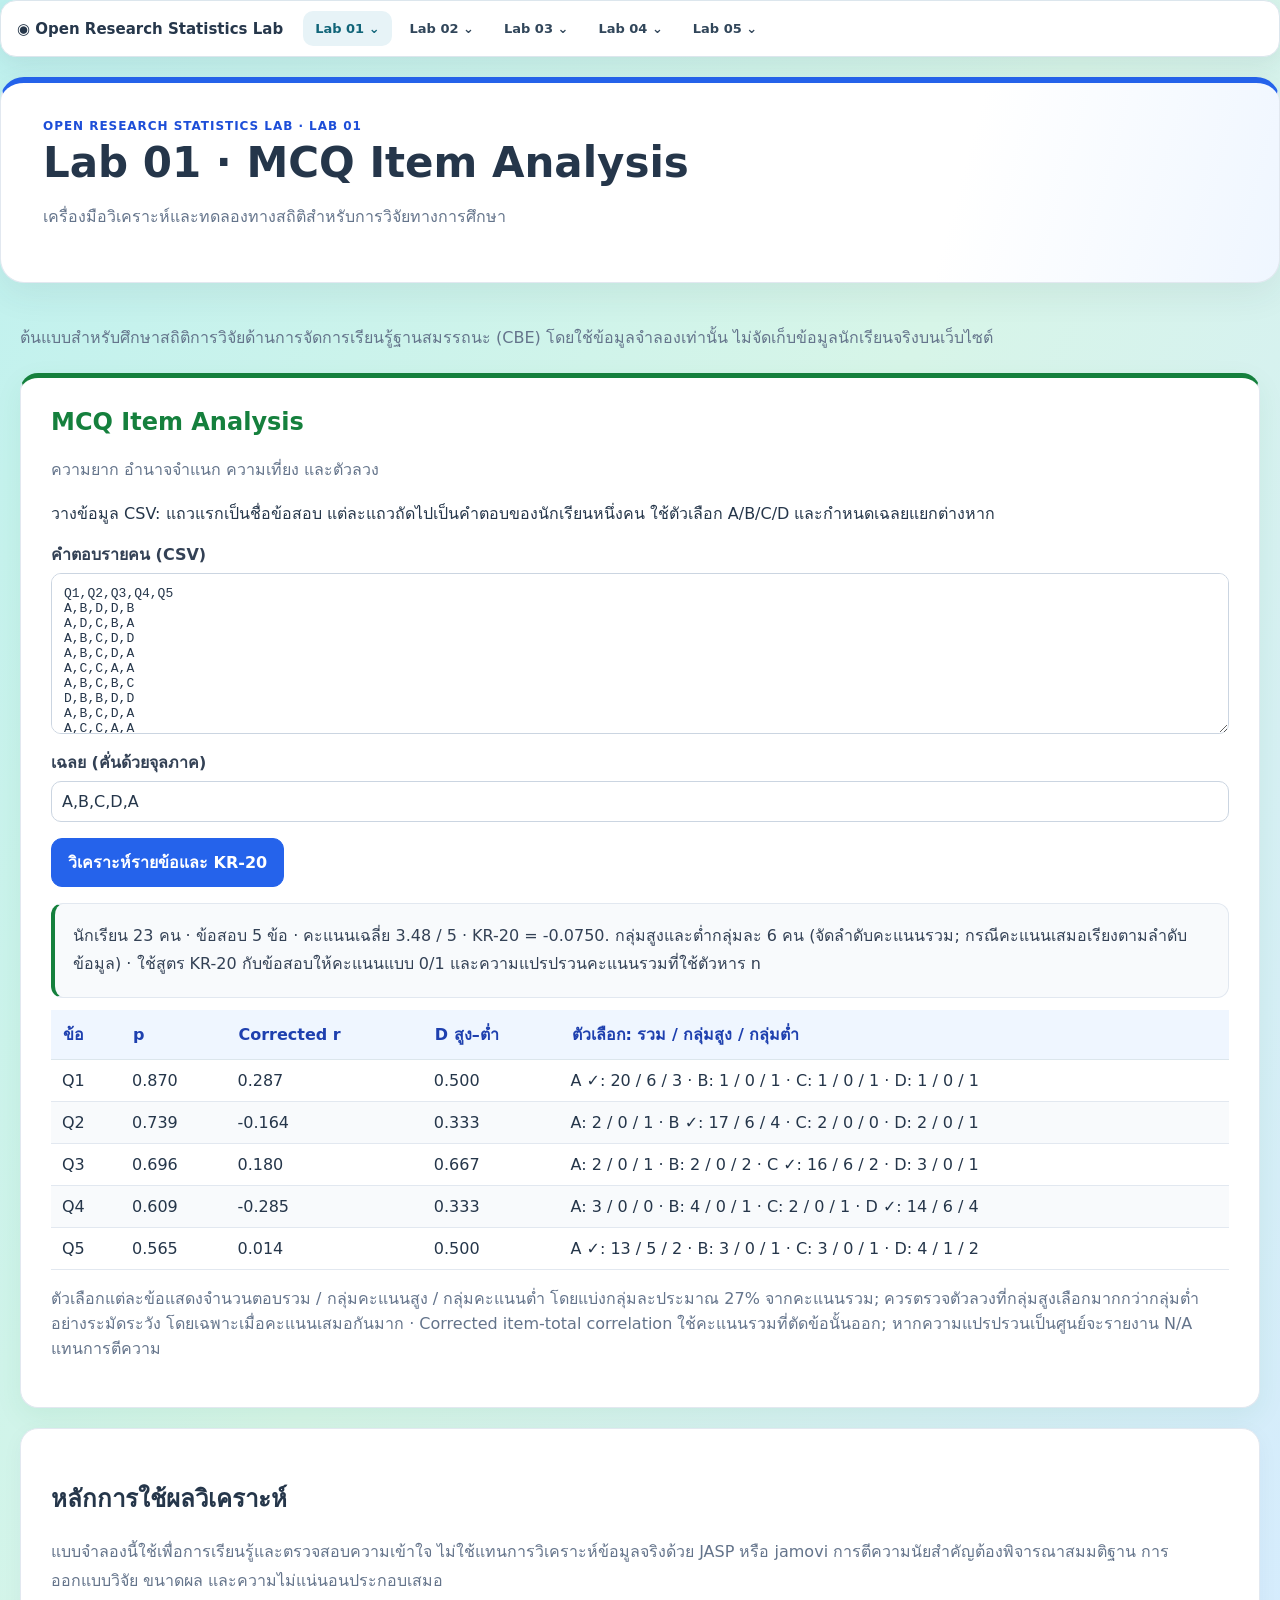
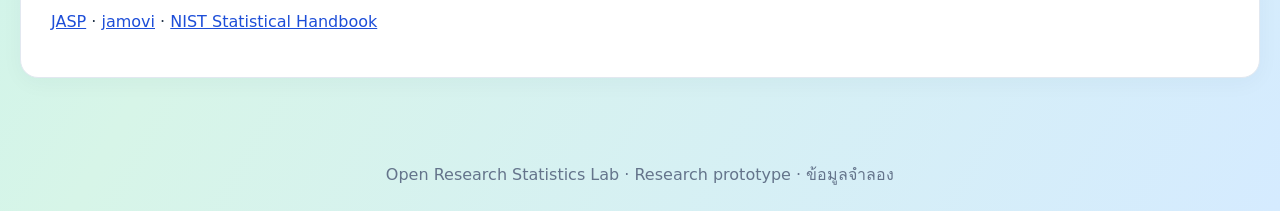
==== lab01.html @ 0b6d8193 "design: distribute semantic blue green red orange across Lab 01 sections metrics charts and results" ====
<!doctype html>
<html lang="th"><head><meta charset="utf-8"><meta name="viewport" content="width=device-width,initial-scale=1"><meta name="description" content="ห้องปฏิบัติการสถิติการวิจัยทางการศึกษา แบบจำลองเชิงโต้ตอบ"><title>Open Research Statistics Lab</title>
<style>:root{--ui-blue:#2563eb;--ui-green:#15803d;--ui-red:#dc2626;--ui-orange:#c2410c;--ui-text:#25364a;--ui-muted:#64748b;--ui-border:#e2e8f0;--ui-surface:#fff;--ui-soft:#f8fafc;font-family:system-ui,"Noto Sans Thai",sans-serif;color:var(--ui-text)}*{box-sizing:border-box}body{margin:0;background:linear-gradient(120deg,#bff1ef 0%,#d7f5e8 48%,#d5ebff 100%);min-height:100vh}header{max-width:1340px;margin:20px auto 0;padding:36px 42px;background:#fff;border:1px solid var(--ui-border);border-radius:24px;box-shadow:0 12px 35px #24364a12;color:var(--ui-text)}header h1{font-size:clamp(26px,4vw,42px);margin:5px 0 10px;color:#1e40af}header p{color:var(--ui-muted);line-height:1.7}header .muted{color:#1d4ed8!important;font-size:12px;letter-spacing:.08em;font-weight:800}main{max-width:1320px;margin:auto;padding:25px 20px 60px}.intro{color:var(--ui-muted);line-height:1.8}.panel,.card,.stat-card,.stat-visual{background:#fff;border:1px solid var(--ui-border);border-radius:18px;box-shadow:0 5px 22px #23344c0a}.panel{padding:clamp(18px,3vw,30px);margin-top:20px}.card{padding:22px}.card h2,.panel h2,h2,h3{color:var(--ui-text)}.grid{display:grid;grid-template-columns:repeat(auto-fit,minmax(220px,1fr));gap:16px}.muted,.stat-note,small{color:var(--ui-muted)}.btn,button.btn{display:inline-block;cursor:pointer;border:1px solid #2563eb;border-radius:11px;padding:11px 16px;background:#2563eb;color:white;font:inherit;font-weight:650;text-decoration:none}.btn:hover{background:#1d4ed8}.btn:focus-visible,button:focus-visible,input:focus-visible,textarea:focus-visible,select:focus-visible{outline:3px solid #2563eb;outline-offset:3px}label{display:block;font-weight:650;color:#334155;margin:12px 0 6px}input,textarea,select{background:#fff;color:#25364a;border:1px solid #cbd5e1!important;border-radius:10px!important;padding:10px;font:inherit;max-width:100%}input{width:100%;max-width:220px}.inputs{display:flex;flex-wrap:wrap;gap:18px;align-items:flex-start}.result{background:#f8fafc;color:#334155;border:1px solid var(--ui-border);border-left:4px solid #2563eb;border-radius:12px;padding:18px;margin-top:16px;line-height:1.8;overflow-x:auto}.stat-cards{display:grid;grid-template-columns:repeat(auto-fit,minmax(150px,1fr));gap:12px;margin:14px 0}.stat-card{padding:16px}.stat-card strong{display:block;font-size:clamp(20px,2.5vw,28px);color:#1d4ed8;margin:5px 0;overflow-wrap:anywhere}.stat-card:nth-child(4n+2){border-top:3px solid #15803d}.stat-card:nth-child(4n+3){border-top:3px solid #dc2626}.stat-card:nth-child(4n+4){border-top:3px solid #c2410c}.stat-card:nth-child(4n+2) strong{color:#15803d}.stat-card:nth-child(4n+3) strong{color:#dc2626}.stat-card:nth-child(4n+4) strong{color:#c2410c}.stat-visual{margin:18px 0;padding:16px}.stat-track{height:20px;border-radius:12px;background:#e2e8f0;overflow:hidden;margin:8px 0}.stat-fill{height:100%;border-radius:12px;background:linear-gradient(90deg,#2563eb,#15803d)}.stat-pass{color:#15803d}.stat-fail{color:#dc2626}.stat-note{font-size:13px;line-height:1.6}a{color:#1d4ed8}table{border-collapse:collapse;width:100%}th{background:#f1f5f9;color:#334155;text-align:left;padding:12px}td{padding:11px;border-bottom:1px solid #e2e8f0}tbody tr:nth-child(even){background:#f8fafc}#workspace{scroll-margin-top:18px}#lab-title{margin-top:0}.num{color:#1d4ed8;font-weight:800}.room-icon{font-size:26px}.stat-visual svg{max-width:100%}footer{text-align:center;padding:24px;color:var(--ui-muted)}@media(max-width:700px){header{margin:12px 10px 0;padding:24px 20px}main{padding:18px 12px 50px}.inputs>div{min-width:130px;flex:1}.inputs input{width:100%}}
/* Lab 01: intentional four-color visual rhythm; neutral surfaces retained. */
header{border-top:6px solid #2563eb;background:linear-gradient(105deg,#ffffff 0%,#ffffff 74%,#eff6ff 100%)}header h1{color:#25364a}header .muted{color:#1d4ed8!important}
#workspace.panel{border-top:5px solid #15803d;box-shadow:0 9px 28px #15803d12}
#workspace #lab-title{color:#15803d}
#lab-body .panel:nth-of-type(4n+1){border-top:4px solid #2563eb}
#lab-body .panel:nth-of-type(4n+2){border-top:4px solid #15803d}
#lab-body .panel:nth-of-type(4n+3){border-top:4px solid #c2410c}
#lab-body .panel:nth-of-type(4n+4){border-top:4px solid #dc2626}
#lab-body h3:nth-of-type(4n+1){border-left:4px solid #2563eb}
#lab-body h3:nth-of-type(4n+2){border-left:4px solid #15803d}
#lab-body h3:nth-of-type(4n+3){border-left:4px solid #c2410c}
#lab-body h3:nth-of-type(4n+4){border-left:4px solid #dc2626}
#lab-body h3{padding-left:12px;margin-top:24px}
.stat-cards .stat-card:nth-child(4n+1){border-top:4px solid #2563eb;background:#eff6ff}
.stat-cards .stat-card:nth-child(4n+2){border-top:4px solid #15803d;background:#f0fdf4}
.stat-cards .stat-card:nth-child(4n+3){border-top:4px solid #dc2626;background:#fef2f2}
.stat-cards .stat-card:nth-child(4n+4){border-top:4px solid #c2410c;background:#fff7ed}
.stat-card:nth-child(4n+1) strong{color:#1d4ed8}.stat-card:nth-child(4n+2) strong{color:#15803d}.stat-card:nth-child(4n+3) strong{color:#dc2626}.stat-card:nth-child(4n+4) strong{color:#c2410c}
.result{background:#f8fafc;border-left-color:#15803d}
.result:has(.stat-fail){border-left-color:#dc2626;background:#fffafa}
.result:has(.stat-pass):not(:has(.stat-fail)){border-left-color:#15803d;background:#f8fdf9}
.stat-visual{border-top:4px solid #c2410c}
.stat-visual:nth-of-type(even){border-top-color:#2563eb}
.stat-track{background:#e2e8f0}.stat-fill{background:linear-gradient(90deg,#2563eb 0%,#15803d 100%)}
#lab-body th{background:#eff6ff;color:#1e40af}
#lab-body tbody tr:nth-child(even){background:#f8fafc}
#lab-body input[type=range]{accent-color:#2563eb}
#lab-body .stat-pass{color:#15803d;font-weight:700}
#lab-body .stat-fail{color:#dc2626;font-weight:700}
#lab-body .stat-note{border-left:3px solid #c2410c;padding:8px 12px;background:#fff7ed;border-radius:5px}
#lab-body .btn{background:#2563eb;color:#fff}
@media(max-width:700px){header{background:#fff}#lab-body h3{padding-left:9px}}
</style><link rel="stylesheet" href="shared-nav.css"></head><body>
<header><div class="muted" style="color:#9ad8df">OPEN RESEARCH STATISTICS LAB · LAB 01</div><h1>Lab 01 · MCQ Item Analysis</h1><p>เครื่องมือวิเคราะห์และทดลองทางสถิติสำหรับการวิจัยทางการศึกษา</p></header>
<main><p class="intro">ต้นแบบสำหรับศึกษาสถิติการวิจัยด้านการจัดการเรียนรู้ฐานสมรรถนะ (CBE) โดยใช้ข้อมูลจำลองเท่านั้น ไม่จัดเก็บข้อมูลนักเรียนจริงบนเว็บไซต์</p>
<section class="lab-overview" style="display:none"><div class="lab-eyebrow">YOUR INTERACTIVE RESEARCH WORKSPACE</div><h2>เลือกห้องทดลอง แล้วปรับค่าดูผลได้ทันที</h2><p>5 ห้องทดลอง · ข้อมูลจำลอง · แสดงผลเป็นภาพและคำอธิบายภาษาไทย</p></section><section class="panel" style="display:none;background:#e5f7f1;border:4px solid white"><h2>Lab 04 · Dashboard รุ่นทดลองใหม่</h2><p class="intro">กราฟเส้น KPA 12 ชั่วโมง · เลือกนักเรียน · แก้คะแนนจำลอง · Hybrid Rule 5 เกณฑ์</p><a class="btn" href="lab04.html" style="text-decoration:none">เปิด Lab 04 แบบ Dashboard ใหม่</a></section><section class="panel" style="display:none;background:#f2eaff;border:4px solid white"><h2>Lab 03 · Learning Outcomes Dashboard ใหม่</h2><p>Exact Binomial · One-Sample t · Exact Wilcoxon พร้อมกราฟการแจกแจง โหมดทดลอง/ข้อมูลดิบแยกกัน และตาราง APA 7</p><a class="btn" href="lab03.html" style="text-decoration:none">เปิด Lab 03 แบบ Dashboard ใหม่</a></section><section class="panel" id="catalog" style="display:none"><h2>สารบัญสถิติ Lab 01–05</h2><p class="intro">เลือกหัวข้อจากหมวดเลขลำดับชั้น โดยแต่ละค่าสถิติจะมีกราฟ ตาราง APA 7 คำบรรยายผล และอ้างอิงอยู่ในรายการเดียวกัน</p><div class="grid"><article class="card"><h2>1. คุณภาพข้อสอบ</h2><p>1.1 Item Analysis</p><p>1.1.1 ความยาก (p)<br>1.1.2 อำนาจจำแนก<br>1.1.3 ตัวลวง</p><p>1.2 Reliability · KR-20</p><a href="#workspace">เปิด Lab 01 ด้านล่าง</a></article><article class="card"><h2>2. ความเที่ยงของ Rubric</h2><p>2.1 Inter-rater Agreement</p><p>2.1.1 Cohen’s Kappa<br>2.1.2 Weighted Kappa</p><p>2.2 ตารางความสอดคล้อง</p><a href="#workspace">เปิด Lab 02 ด้านล่าง</a></article><article class="card"><h2>3. ผลการเรียนรู้</h2><p>3.1 ค่าเฉลี่ยเทียบเกณฑ์<br>3.1.1 One-Sample t<br>3.1.2 Wilcoxon เทียบเกณฑ์</p><p>3.2 ข้อมูลแบบจับคู่<br>3.2.1 Paired t<br>3.2.2 Wilcoxon ก่อน–หลัง</p><p>3.3 สัดส่วนเทียบเป้าหมาย<br>3.3.1 Exact Binomial</p><a href="lab03.html">เปิด Lab 03 Dashboard</a></article><article class="card"><h2>4. ติดตามสมรรถนะ</h2><p>4.1 KPA / Micro Task<br>4.1.1 KPA 12 ชั่วโมง<br>4.1.2 Micro Task</p><p>4.2 Rubric / Hybrid Rule<br>4.3 โครงงาน</p><a href="lab04.html">เปิด Lab 04 Dashboard</a></article><article class="card"><h2>5. รายงานผลวิจัย</h2><p>5.1 รายงานตามวัตถุประสงค์<br>5.1.1 ผลการตรวจสอบเครื่องมือ<br>5.1.2 ผลการพัฒนาผู้เรียน</p><p>5.2 บูรณาการผลจาก Lab 01–04</p><a href="#workspace">เปิด Lab 05 ด้านล่าง</a></article></div><p class="muted">หมายเหตุ: Lab 01, 02 และ 05 ยังใช้เครื่องมือเดิมในหน้าแรก ส่วนการย้ายเป็น Dashboard และจัด APA 7 รายสถิติจะทยอยพัฒนาต่อ</p></section><section class="grid" id="rooms" style="display:none"></section>
<section class="panel" id="workspace" aria-live="polite"><h2 id="lab-title">เริ่มต้นทดลอง</h2><p id="lab-desc" class="intro">เลือกห้องปฏิบัติการด้านบนเพื่อเริ่มเรียนรู้</p><div id="lab-body"></div></section>
<section class="panel"><h2>หลักการใช้ผลวิเคราะห์</h2><p class="intro">แบบจำลองนี้ใช้เพื่อการเรียนรู้และตรวจสอบความเข้าใจ ไม่ใช้แทนการวิเคราะห์ข้อมูลจริงด้วย JASP หรือ jamovi การตีความนัยสำคัญต้องพิจารณาสมมติฐาน การออกแบบวิจัย ขนาดผล และความไม่แน่นอนประกอบเสมอ</p><p><a href="https://jasp-stats.org/" target="_blank" rel="noopener">JASP</a> · <a href="https://www.jamovi.org/" target="_blank" rel="noopener">jamovi</a> · <a href="https://www.itl.nist.gov/div898/handbook/" target="_blank" rel="noopener">NIST Statistical Handbook</a></p></section>
</main><footer>Open Research Statistics Lab · Research prototype · ข้อมูลจำลอง</footer>
<script src="outcomes.js"></script>
<script src="competency.js"></script>
<script src="kpa.js"></script>
<script src="evidence.js"></script>
<script>
"use strict";
const roomIcons=["📝","⚖️","📈","🎯","📚"];
const rooms=[
["MCQ Item Analysis","ความยาก อำนาจจำแนก ความเที่ยง และตัวลวง"],
["Rubric Reliability","ความสอดคล้องของผู้ประเมินและ Weighted Kappa"],
["Learning Outcomes","One-Sample / Paired t-test, Wilcoxon และ Exact Binomial"],
["Competency Tracking","ติดตามสมรรถนะด้วย Rubric 5 เกณฑ์และ Hybrid Rule"],
["Chapter 4 Builder","โครงร่างการรายงานผลวิจัยตามวัตถุประสงค์"]];
const $=id=>document.getElementById(id);
$("rooms").innerHTML=rooms.map((r,i)=>'<article class="card"><div class="room-icon">'+roomIcons[i]+'</div><span class="num">LAB 0'+(i+1)+'</span><h2>'+r[0]+'</h2><p>'+r[1]+'</p><button class="btn" data-room="'+i+'">เปิดห้องทดลอง</button></article>').join("");
document.querySelectorAll("[data-room]").forEach(b=>b.addEventListener("click",()=>openRoom(Number(b.dataset.room))));
function field(id,label,value,min,max,step=1){return '<div><label for="'+id+'">'+label+'</label><input id="'+id+'" type="number" min="'+min+'" max="'+max+'" step="'+step+'" value="'+value+'"></div>'}
function get(id){return Number($(id).value)}
function valid(x,min,max){return Number.isFinite(x)&&x>=min&&x<=max}
function choose(n,k){let p=1;for(let i=1;i<=k;i++)p=p*(n-i+1)/i;return p}
function binTail(n,k,p){let s=0;for(let i=k;i<=n;i++)s+=choose(n,i)*Math.pow(p,i)*Math.pow(1-p,n-i);return Math.min(1,s)}
function visualBars(rows){const max=Math.max(1,...rows.map(r=>r[1]));return '<div class="stat-visual" role="img" aria-label="กราฟเปรียบเทียบค่า"><div class="visual-bars">'+rows.map(([name,val])=>'<div class="visual-row"><span>'+name+'</span><div class="stat-track"><div class="stat-fill" style="width:'+(100*val/max).toFixed(2)+'%"></div></div><strong>'+Number(val).toFixed(1)+'</strong></div>').join('')+'</div></div>'}
function statCards(items){return '<div class="stat-cards">'+items.map(([label,value,desc])=>'<div class="stat-card"><small>'+label+'</small><strong>'+value+'</strong><small>'+desc+'</small></div>').join('')+'</div>'}
function statBar(value,max,label){let pct=max>0?Math.min(100,Math.max(0,100*value/max)):0;return '<div class="stat-visual"><div><strong>'+label+'</strong> · '+value+' / '+max+'</div><div class="stat-track"><div class="stat-fill" style="width:'+pct+'%"></div></div><div class="stat-note">'+pct.toFixed(1)+'% ของทั้งหมด</div></div>'}
function statDecision(p,alpha){return '<p class="'+(p<alpha?'stat-pass':'stat-fail')+'"><strong>'+(p<alpha?'มีนัยสำคัญทางสถิติ':'ไม่มีนัยสำคัญทางสถิติ')+'</strong> เมื่อ α='+alpha+'</p>'}
function openRoom(i){
$("workspace").scrollIntoView({behavior:"auto",block:"start"});
$("lab-title").textContent=rooms[i][0];$("lab-desc").textContent=rooms[i][1];
const body=$("lab-body");
if(i===2){
body.innerHTML='<p>ทดสอบผลก่อน–หลังเรียนด้วยข้อมูลจับคู่ (หนึ่งบรรทัดต่อหนึ่งคน) และ Exact Binomial แบบทางเดียว ข้อมูลเริ่มต้นเป็นข้อมูลจำลอง</p><div class="inputs"><div><label for="pre">คะแนนก่อนเรียน</label><textarea id="pre" rows="7" style="width:220px;padding:10px"></textarea></div><div><label for="post">คะแนนหลังเรียน</label><textarea id="post" rows="7" style="width:220px;padding:10px"></textarea></div></div><p><button class="btn" id="paired-calc">คำนวณ Paired t-test และ Wilcoxon</button></p><div class="result" id="paired-output"></div><hr><h3>Exact Binomial Test</h3><div class="inputs">'+field("n","จำนวนนักเรียน",23,1,200)+field("k","จำนวนผู้ผ่านเกณฑ์",19,0,200)+field("p0","สัดส่วนภายใต้ H₀",0.7,0,1,0.01)+field("alpha","ระดับนัยสำคัญ α",0.05,0.001,0.5,0.001)+'</div><p><button class="btn" id="calc">คำนวณ Exact Binomial</button></p><div class="result" id="output"></div><p class="muted">Paired t เป็นการทดสอบสองทาง; Wilcoxon ใช้ exact conditional sign permutation (ตัดผลต่างศูนย์ออก และคงอันดับเฉลี่ยกรณีผูกอันดับ) โดยทดสอบสองทาง; ผล Wilcoxon ไม่ใช่การทดสอบความต่างของค่าเฉลี่ยโดยตรง</p>';
$("pre").value=Array.from({length:23},(_,i)=>String(8+i%7)).join("\n");$("post").value=Array.from({length:23},(_,i)=>String(10+i%7+(i%5===0?0:1))).join("\n");
function runPaired(){try{const parse=id=>$(id).value.trim().split(/[\s,;]+/).map(Number);let pre=parse("pre"),post=parse("post"),t=Outcomes.paired(pre,post),w=Outcomes.wilcoxon(pre,post);$("paired-output").textContent="PAIRED t-TEST · คู่ข้อมูล n="+t.n+" · ค่าเฉลี่ยผลต่าง (หลัง−ก่อน)="+t.mean.toFixed(3)+" · t("+t.df+")="+t.t.toFixed(4)+" · p (สองทาง)="+t.p.toFixed(6)+" · Cohen dz="+(t.dz===null?"N/A":t.dz.toFixed(3))+" · Wilcoxon W+="+w.wPlus+" · W−="+w.wMinus+" · คู่ไม่เป็นศูนย์="+w.n+" · exact p (สองทาง)="+w.p.toFixed(6)}catch(e){$("paired-output").textContent=e.message}}
function runBin(){try{let n=get("n"),k=get("k"),p=get("p0"),alpha=get("alpha");if(!valid(alpha,.001,.5))throw Error("ระดับนัยสำคัญไม่ถูกต้อง");if(!Number.isSafeInteger(n)||!Number.isSafeInteger(k)||k>n||n<1)throw Error("กรุณาระบุจำนวนเต็ม n และ k โดย 0 ≤ k ≤ n");let pv=Outcomes.binomial(n,k,p);$("output").innerHTML='<h3>Exact Binomial Test</h3>'+statCards([["n",n,"จำนวนทั้งหมด"],["ผ่าน",k,"จำนวนสำเร็จ"],["Observed", (100*k/n).toFixed(1)+"%","สัดส่วนสังเกต"],["p-value",pv.toFixed(6),"ทางเดียว H₁: p > "+p]])+statBar(k,n,"ผู้ผ่านเกณฑ์")+statDecision(pv,alpha);}catch(e){$("output").textContent=e.message}}
$("paired-calc").onclick=runPaired;$("calc").onclick=runBin;runPaired();runBin();
const one=document.createElement("section");one.style.marginTop="30px";one.innerHTML='<h3>One-Sample t-test และ Wilcoxon Signed-Rank</h3><p>เปรียบเทียบคะแนนนักเรียนกลุ่มเดียวกับค่าเป้าหมายที่กำหนด · เลือกสมมติฐานสองทางหรือทางเดียวได้ · ใช้ข้อมูลจำลอง</p><div class="inputs"><div><label for="one-data">คะแนนรายคน (แยกด้วยบรรทัดหรือจุลภาค)</label><textarea id="one-data" rows="7" style="width:220px;padding:10px"></textarea></div><div>'+field("one-target","ค่าเป้าหมาย (μ₀)",12,0,100,.1)+'</div><div><label for="one-alt">สมมติฐานทางเลือก H₁</label><select id="one-alt" style="padding:10px"><option value="two-sided">แตกต่าง (สองทาง)</option><option value="greater" selected>มากกว่า (ทางเดียว)</option><option value="less">น้อยกว่า (ทางเดียว)</option></select></div></div><p><button class="btn" id="one-calc">คำนวณ One-Sample t-test และ Wilcoxon</button></p><div class="result" id="one-output"></div><p class="muted">One-Sample t-test ทดสอบค่าเฉลี่ย ส่วน Wilcoxon Signed-Rank ทดสอบความสมมาตรของผลต่างรอบค่ากลางอ้างอิง ไม่ใช่การทดสอบมัธยฐานโดยไม่มีเงื่อนไข · Exact Wilcoxon รองรับผลต่างไม่เป็นศูนย์ไม่เกิน 30 คน</p>';body.insertBefore(one,body.firstChild);$("one-data").value=Array.from({length:23},(_,j)=>String(10+(j*7)%9)).join("\n");
function runOne(){try{let values=$("one-data").value.trim().split(/[\s,;]+/).map(Number),target=get("one-target"),r=Outcomes.oneSampleAlternative(values,target,$("one-alt").value);$("one-output").innerHTML='<h3>One-Sample t-test</h3>'+statCards([["n",r.n,"จำนวนข้อมูล"],["Mean",r.mean.toFixed(2),"คะแนนเฉลี่ย"],["t ("+r.df+")",r.t.toFixed(3),"ค่าสถิติ t"],["p-value",r.tP.toFixed(5),"สมมติฐาน "+r.alternative],["Cohen d",r.d===null?"N/A":r.d.toFixed(3),"ขนาดอิทธิพล"]])+statDecision(r.tP,.05)+'<h3>One-Sample Wilcoxon Signed-Rank</h3>'+statCards([["W+",r.wPlus,"ผลรวมอันดับบวก"],["W−",r.wMinus,"ผลรวมอันดับลบ"],["Exact p",r.wilcoxonP.toFixed(5),"สมมติฐาน "+r.alternative]])+statDecision(r.wilcoxonP,.05)+statBar(r.wPlus,r.wPlus+r.wMinus,"สัดส่วนอันดับบวก")}catch(e){$("one-output").textContent=e.message}}
$("one-calc").onclick=runOne;runOne();return}
if(i===3){
body.innerHTML='<p>วางคะแนนรูบริก 5 เกณฑ์ต่อคน ระดับ 1–4 ในรูปแบบ CSV (แถวแรกเป็นชื่อเกณฑ์) ตรวจ Hybrid Rule ทั้ง 15 เงื่อนไข: ≥80% ระดับ ≥2, ≥50% ระดับ ≥3 และ ≥20% ระดับ 4 <strong>ทุกเกณฑ์</strong></p><label for="rubric-data">คะแนนรายคน (ไม่ระบุชื่อ)</label><textarea id="rubric-data" rows="11" style="width:100%;font:13px monospace;padding:12px;border:1px solid #bdced7;border-radius:9px"></textarea><p><button class="btn" id="rubric-calc">ประเมิน Hybrid Rule</button></p><div class="result" id="rubric-output"></div><div id="rubric-table" style="overflow-x:auto;margin-top:12px"></div><p class="muted">นี่คือเกณฑ์ปฏิบัติการที่กำหนดสำหรับงานวิจัย ไม่ใช่มาตรฐานสากลทั่วไป · ค่าเฉลี่ยระดับรูบริกแสดงเพื่อพรรณนาเท่านั้น</p>';
let demo=["K1,K2,K3,K4,K5"];for(let i=0;i<23;i++)demo.push(Array.from({length:5},(_,j)=>String(1+((i*3+j*7+i*j)%4))).join(","));$("rubric-data").value=demo.join("\n");
function run(){try{const lines=$("rubric-data").value.trim().split(/\r?\n/).map(line=>line.split(",").map(v=>v.trim()));if(lines.length<2||lines[0].length!==5||lines.some(x=>x.length!==5))throw Error("ต้องมีหัวตาราง 5 คอลัมน์ และคะแนน 5 ค่าในแต่ละแถว");const rows=lines.slice(1).map(row=>row.map(v=>v!==""?Number(v):NaN));let result=Competency.evaluate(rows),names=lines[0];$("rubric-output").innerHTML=statCards([["นักเรียน",result.n,"คน"],["ผ่านเงื่อนไข",result.passedConditions+"/15","เกณฑ์ทั้งหมด"],["ผล Hybrid Rule",result.passed?"ผ่าน":"ยังไม่ผ่าน","ทุกเกณฑ์ต้องผ่าน"]])+statBar(result.passedConditions,15,"เงื่อนไขที่ผ่าน")+visualBars(result.criteria.map((c,j)=>["เกณฑ์ "+(j+1),c.reached[1]/result.n*100]));const escape=v=>String(v).replace(/[&<>"']/g,c=>({"&":"&amp;","<":"&lt;",">":"&gt;",'"':"&quot;","'":"&#39;"}[c]));$("rubric-table").innerHTML='<table style="width:100%;border-collapse:collapse;text-align:left"><thead><tr><th>เกณฑ์</th><th>ระดับ 1/2/3/4</th><th>≥2 (80%)</th><th>≥3 (50%)</th><th>=4 (20%)</th><th>เฉลี่ย</th></tr></thead><tbody>'+result.criteria.map((c,j)=>'<tr style="border-top:1px solid #dce6ec"><td>'+escape(names[j])+'</td><td>'+c.counts.join(" / ")+'</td>'+c.reached.map((v,i)=>'<td>'+v+'/'+result.n+' '+(c.passed[i]?"✓":"✗")+'</td>').join("")+'<td>'+c.mean.toFixed(2)+'</td></tr>').join("")+'</tbody></table>'}catch(e){$("rubric-output").textContent=e.message;$("rubric-table").textContent=""}}
$("rubric-calc").onclick=run;run();
const section=document.createElement("section");section.style.marginTop="26px";section.innerHTML='<h3>หลักฐาน KPA สะสมรายชั่วโมง (12 ชั่วโมง)</h3><p>กรอกข้อมูล 36 คอลัมน์ต่อคน ตามลำดับ K1,P1,A1,...,K12,P12,A12 เป็นร้อยละ 0–100 (แถวแรกเป็นหัวตาราง) · ข้อมูลเริ่มต้นเป็นข้อมูลจำลอง</p><label for="kpa-data">ข้อมูลหลักฐานรายคน (CSV)</label><textarea id="kpa-data" rows="7" style="width:100%;font:12px monospace;padding:12px;border:1px solid #bdced7;border-radius:9px"></textarea><p><button class="btn" id="kpa-calc">สรุป KPA รายชั่วโมง</button></p><div id="kpa-output" class="result"></div><div id="kpa-table" style="overflow-x:auto;margin-top:12px"></div><p class="muted">ค่า K/P/A เป็นร้อยละของหลักฐานตามเครื่องมือที่กำหนด มิใช่คะแนนรูบริกสมรรถนะ และยังไม่รวมหลักฐานโครงงาน 4 ชั่วโมง · ต้องตรวจความเทียบเคียงของคะแนนข้ามภาระงานก่อนตีความแนวโน้ม</p>';body.appendChild(section);
const head=Array.from({length:12},(_,h)=>["K","P","A"].map(t=>t+(h+1))).flat();let demoK=[head.join(",")];for(let i=0;i<23;i++)demoK.push(Array.from({length:36},(_,j)=>Math.min(100,Math.max(0,Math.round(46+Math.floor(j/3)*2.2+(j%3)*3+(i*7+j*3)%19)))).join(","));$("kpa-data").value=demoK.join("\n");
function runKpa(){try{let lines=$("kpa-data").value.trim().split(/\r?\n/).map(v=>v.split(",").map(x=>x.trim()));if(lines.length<2||lines[0].length!==36||lines.some(v=>v.length!==36))throw Error("ต้องมี 36 คอลัมน์ K/P/A ครบ 12 ชั่วโมง");let rows=lines.slice(1).map(r=>r.map(v=>v===""?NaN:Number(v))),result=KPATracker.analyze(rows);$("kpa-output").innerHTML=statCards([["นักเรียน",result.n,"ข้อมูลจำลอง"],["K",result.overall.K.toFixed(1)+"%","ความรู้"],["P",result.overall.P.toFixed(1)+"%","ทักษะ"],["A",result.overall.A.toFixed(1)+"%","เจตคติ"]])+visualBars(result.hours.map(h=>["ชั่วโมง "+h.hour,(h.K+h.P+h.A)/3]))+"<p class=stat-note>กราฟรายชั่วโมงเป็นค่าเฉลี่ย K/P/A เพื่อพรรณนา ไม่ใช่หลักฐานยืนยันสมรรถนะ</p>";$("kpa-table").innerHTML='<table style="width:100%;border-collapse:collapse"><thead><tr><th>ชั่วโมง</th><th>K (%)</th><th>P (%)</th><th>A (%)</th><th>จำนวนหลักฐานต่อมิติ</th></tr></thead><tbody>'+result.hours.map(h=>'<tr style="border-top:1px solid #dce6ec"><td>'+h.hour+'</td><td>'+h.K.toFixed(1)+'</td><td>'+h.P.toFixed(1)+'</td><td>'+h.A.toFixed(1)+'</td><td>'+h.complete+'</td></tr>').join("")+'</tbody></table>'}catch(e){$("kpa-output").textContent=e.message;$("kpa-table").textContent=""}}
$("kpa-calc").onclick=runKpa;runKpa();
const evidenceSection=document.createElement("section");evidenceSection.style.marginTop="26px";evidenceSection.innerHTML='<h3>บันทึกหลักฐาน Micro Task และโครงงาน 4 ชั่วโมง</h3><p>ข้อมูลตัวอย่างแบบไม่ระบุตัวตน: studentId,hour,dimension,type,percent,reference · ชั่วโมง 1–12 ใช้ K/P/A; ชั่วโมง 13–16 ใช้ PROJECT</p><textarea id="evidence-data" rows="8" style="width:100%;font:12px monospace;padding:12px;border:1px solid #bdced7;border-radius:9px"></textarea><p><button class="btn" id="evidence-calc">ตรวจสอบและสรุปหลักฐาน</button></p><div class="result" id="evidence-output"></div><div id="evidence-table" style="overflow-x:auto;margin-top:12px"></div><p class="muted">reference เป็นรหัสหลักฐานหรือรหัสงานจำลอง ไม่ใช่ลิงก์ที่เปิดเผยข้อมูลส่วนบุคคล · ข้อมูลยังอยู่ในหน้าเว็บและไม่ได้ส่งไปยัง Google Sheets</p>';body.appendChild(evidenceSection);
const example=["studentId,hour,dimension,type,percent,reference"];for(let i=1;i<=23;i++){let id="S"+String(i).padStart(3,"0");for(let h=1;h<=12;h++)for(let d of ["K","P","A"])example.push([id,h,d,d==="K"?"quiz":d==="P"?"artifact":"observation",55+(i*3+h*5+d.charCodeAt(0))%41,"MT"+h+"-"+d].join(","));for(let h=13;h<=16;h++)example.push([id,h,"PROJECT","artifact",60+(i+h)%36,"PJ"+h].join(","))}$("evidence-data").value=example.join("\n");
function runEvidence(){try{let lines=$("evidence-data").value.trim().split(/\r?\n/).map(line=>line.split(",").map(v=>v.trim()));if(lines[0].join(",")!=="studentId,hour,dimension,type,percent,reference"||lines.slice(1).some(r=>r.length!==6))throw Error("หัวตารางหรือจำนวนคอลัมน์ไม่ถูกต้อง");const records=lines.slice(1).map(r=>({studentId:r[0],hour:Number(r[1]),dimension:r[2],type:r[3],percent:r[4]===""?NaN:Number(r[4]),reference:r[5]})),result=Evidence.validate(records);$("evidence-output").textContent="นักเรียนแบบรหัส "+result.studentCount+" คน · หลักฐาน "+result.recordCount+" รายการ · ชั่วโมง 1–12: "+result.hourCounts.slice(0,12).reduce((a,b)=>a+b,0)+" รายการ · โครงงาน 4 ชั่วโมง: "+result.hourCounts.slice(12).reduce((a,b)=>a+b,0)+" รายการ";$("evidence-table").innerHTML='<table style="width:100%;border-collapse:collapse"><thead><tr><th>ชั่วโมง</th><th>จำนวนหลักฐาน</th></tr></thead><tbody>'+result.hourCounts.map((count,i)=>'<tr style="border-top:1px solid #dce6ec"><td>'+(i+1)+(i>=12?" (โครงงาน)":"")+'</td><td>'+count+'</td></tr>').join("")+'</tbody></table>'}catch(e){$("evidence-output").textContent=e.message;$("evidence-table").textContent=""}}
$("evidence-calc").onclick=runEvidence;runEvidence();return}
if(i===0){
body.innerHTML='<p>วางข้อมูล CSV: แถวแรกเป็นชื่อข้อสอบ แต่ละแถวถัดไปเป็นคำตอบของนักเรียนหนึ่งคน ใช้ตัวเลือก A/B/C/D และกำหนดเฉลยแยกต่างหาก</p><label for="answers">คำตอบรายคน (CSV)</label><textarea id="answers" rows="9" style="width:100%;font:13px monospace;padding:12px;border:1px solid #bdced7;border-radius:9px"></textarea><label for="key">เฉลย (คั่นด้วยจุลภาค)</label><input id="key" style="max-width:100%" value="A,B,C,D,A"><p><button class="btn" id="calc">วิเคราะห์รายข้อและ KR-20</button></p><div id="output" class="result"></div><div id="item-table" style="overflow-x:auto;margin-top:12px"></div><p class="muted">ตัวเลือกแต่ละข้อแสดงจำนวนตอบรวม / กลุ่มคะแนนสูง / กลุ่มคะแนนต่ำ โดยแบ่งกลุ่มละประมาณ 27% จากคะแนนรวม; ควรตรวจตัวลวงที่กลุ่มสูงเลือกมากกว่ากลุ่มต่ำอย่างระมัดระวัง โดยเฉพาะเมื่อคะแนนเสมอกันมาก · Corrected item-total correlation ใช้คะแนนรวมที่ตัดข้อนั้นออก; หากความแปรปรวนเป็นศูนย์จะรายงาน N/A แทนการตีความ</p>';
const demo=['Q1,Q2,Q3,Q4,Q5'];const key=['A','B','C','D','A'];for(let i=0;i<23;i++){demo.push(key.map((v,j)=>((i*7+j*11)%23 < (18-j*2))?v:['A','B','C','D'][(i+j+1)%4]).join(','))}$("answers").value=demo.join("\n");
function run(){
const lines=$("answers").value.trim().split(/\r?\n/).map(x=>x.split(",").map(v=>v.trim().toUpperCase()));const keys=$("key").value.split(",").map(x=>x.trim().toUpperCase());const k=keys.length;
if(k<2||k>100||lines.length<4||lines.length>501||lines.some(x=>x.length!==k)||keys.some(x=>!x)||lines.slice(1).some(x=>x.some(v=>!v))){$("output").textContent="รูปแบบข้อมูลไม่ถูกต้อง: ต้องมี 2–100 ข้อ, นักเรียนอย่างน้อย 3 คน และทุกแถวมีจำนวนคอลัมน์เท่ากับเฉลย";$("item-table").textContent="";return}
const n=lines.length-1,choices=lines.slice(1),scores=choices.map(row=>row.map((v,j)=>Number(v===keys[j]))),totals=scores.map(row=>row.reduce((a,b)=>a+b,0));
const variance=a=>{const mean=a.reduce((x,y)=>x+y,0)/a.length;return a.reduce((x,y)=>x+(y-mean)**2,0)/a.length};
const correlation=(a,b)=>{const ma=a.reduce((x,y)=>x+y,0)/a.length,mb=b.reduce((x,y)=>x+y,0)/b.length;let c=0,va=0,vb=0;for(let i=0;i<a.length;i++){let x=a[i]-ma,y=b[i]-mb;c+=x*y;va+=x*x;vb+=y*y}return va>0&&vb>0?c/Math.sqrt(va*vb):null};
let pq=0;const items=[];const groupSize=Math.max(1,Math.floor(n*0.27));const ordered=totals.map((t,i)=>({t,i})).sort((a,b)=>b.t-a.t||a.i-b.i);const high=ordered.slice(0,groupSize).map(v=>v.i),low=ordered.slice(-groupSize).map(v=>v.i);
for(let j=0;j<k;j++){let col=scores.map(row=>row[j]),p=col.reduce((a,b)=>a+b,0)/n;pq+=p*(1-p);let corrected=correlation(col,totals.map((t,i)=>t-col[i]));let freq={};choices.forEach(row=>freq[row[j]]=(freq[row[j]]||0)+1);let optionStats=Object.entries(freq).sort().map(([option,count])=>({option,count,high:high.filter(i=>choices[i][j]===option).length,low:low.filter(i=>choices[i][j]===option).length}));items.push({p,corrected,freq,optionStats,discrimination:high.reduce((a,i)=>a+col[i],0)/groupSize-low.reduce((a,i)=>a+col[i],0)/groupSize})}
const vt=variance(totals),kr=vt>0?k/(k-1)*(1-pq/vt):null;
$("output").textContent="นักเรียน "+n+" คน · ข้อสอบ "+k+" ข้อ · คะแนนเฉลี่ย "+(totals.reduce((a,b)=>a+b,0)/n).toFixed(2)+" / "+k+" · KR-20 = "+(kr===null?"N/A (คะแนนรวมไม่มีความแปรปรวน)":kr.toFixed(4))+". กลุ่มสูงและต่ำกลุ่มละ "+groupSize+" คน (จัดลำดับคะแนนรวม; กรณีคะแนนเสมอเรียงตามลำดับข้อมูล) · ใช้สูตร KR-20 กับข้อสอบให้คะแนนแบบ 0/1 และความแปรปรวนคะแนนรวมที่ใช้ตัวหาร n";
const esc=v=>String(v).replace(/[&<>"']/g,c=>({"&":"&amp;","<":"&lt;",">":"&gt;",'"':"&quot;","'":"&#39;"}[c]));
$("item-table").innerHTML='<table style="width:100%;border-collapse:collapse;text-align:left"><thead><tr><th>ข้อ</th><th>p</th><th>Corrected r</th><th>D สูง–ต่ำ</th><th>ตัวเลือก: รวม / กลุ่มสูง / กลุ่มต่ำ</th></tr></thead><tbody>'+items.map((v,j)=>'<tr style="border-top:1px solid #dce6ec"><td>'+esc(lines[0][j]||("Q"+(j+1)))+'</td><td>'+v.p.toFixed(3)+'</td><td>'+(v.corrected===null?"N/A":v.corrected.toFixed(3))+'</td><td>'+v.discrimination.toFixed(3)+'</td><td>'+v.optionStats.map(x=>esc(x.option)+(x.option===keys[j]?" ✓":"")+": "+x.count+" / "+x.high+" / "+x.low).join(" · ")+'</td></tr>').join("")+'</tbody></table>';
}
$("calc").onclick=run;run();return}
if(i===1){
body.innerHTML='<p>กรอกจำนวนการประเมินร่วมของผู้ประเมิน 2 คน (แถว = คนที่ 1, คอลัมน์ = คนที่ 2) สำหรับระดับ 1–4; ตัวเลขเริ่มต้นเป็นข้อมูลจำลอง</p><div style="overflow-x:auto"><table id="matrix" style="border-spacing:8px"><thead><tr><th>ผู้ประเมิน 1 \\ 2</th><th>1</th><th>2</th><th>3</th><th>4</th></tr></thead><tbody></tbody></table></div><label for="weight">รูปแบบน้ำหนัก</label><select id="weight" style="padding:10px;border-radius:8px"><option value="quadratic">Quadratic</option><option value="linear">Linear</option></select><p><button class="btn" id="calc">คำนวณ Weighted Kappa</button></p><div id="output" class="result"></div>';
const sample=[[4,1,0,0],[1,5,1,0],[0,1,5,1],[0,0,1,3]];
$("matrix").querySelector("tbody").innerHTML=sample.map((row,r)=>'<tr><th>'+(r+1)+'</th>'+row.map((v,c)=>'<td><input style="width:64px" aria-label="ผู้ประเมิน 1 ระดับ '+(r+1)+' ผู้ประเมิน 2 ระดับ '+(c+1)+'" type="number" min="0" step="1" id="m'+r+c+'" value="'+v+'"></td>').join("")+'</tr>').join("");
function run(){let m=[],rows=[0,0,0,0],cols=[0,0,0,0],n=0,observed=0,expected=0;
for(let r=0;r<4;r++){m[r]=[];for(let c=0;c<4;c++){let v=get("m"+r+c);if(!Number.isSafeInteger(v)||v<0){$("output").textContent="กรุณาใส่จำนวนเต็มที่ไม่ติดลบทุกช่อง";return}m[r][c]=v;rows[r]+=v;cols[c]+=v;n+=v}}
if(n===0){$("output").textContent="ต้องมีการประเมินอย่างน้อยหนึ่งคู่";return}
let quadratic=$("weight").value==="quadratic";
for(let r=0;r<4;r++)for(let c=0;c<4;c++){let d=Math.abs(r-c)/3,w=quadratic?d*d:d;observed+=w*m[r][c]/n;expected+=w*rows[r]*cols[c]/(n*n)}
if(expected<1e-12){$("output").textContent=observed<1e-12?"ไม่สามารถคำนวณ κ ได้: ความไม่เห็นพ้องที่คาดหมายเป็นศูนย์ (ทุกคะแนนอยู่ระดับเดียวกัน)":"ไม่สามารถคำนวณ κ ได้: ค่าคาดหมายเป็นศูนย์";return}
let kappa=1-observed/expected;
$("output").innerHTML=statCards([["คู่ประเมิน",n,"จำนวนคู่"],["Weighted κ",kappa.toFixed(4),quadratic?"Quadratic":"Linear"],["Observed",observed.toFixed(4),"ความไม่เห็นพ้อง"],["Expected",expected.toFixed(4),"ความไม่เห็นพ้องคาดหมาย"]])+visualBars([["Observed",observed],["Expected",expected]])+"<p class=stat-note>ควรรายงานช่วงความเชื่อมั่น และตรวจสอบผลกับ JASP/jamovi</p>";
}
$("calc").onclick=run;run();return}
body.innerHTML='<p>โครงสร้างบทที่ 4 (ฉบับเตรียมการ)</p><ol><li>คุณภาพเครื่องมือและความสอดคล้องของผู้ประเมิน</li><li>ผลการจัดการเรียนรู้และการเปลี่ยนแปลง</li><li>ผลการบรรลุสมรรถนะตาม Hybrid Rule</li><li>ตารางผล ค่าสถิติ และคำอธิบายข้อจำกัด</li></ol><p class="muted">การสร้างข้อความรายงานจริงจะเปิดใช้เมื่อเชื่อมผลวิเคราะห์ที่ผ่านการตรวจสอบแล้ว</p>';
}
</script><script>openRoom(0);</script><script src="shared-nav.js"></script></body></html>
---- shared-nav.css ----
.unified-nav{position:sticky;top:0;z-index:1000;display:flex;align-items:center;gap:20px;flex-wrap:wrap;background:#fff;color:#26374b;border:1px solid #dce6ed;border-radius:16px;padding:10px 16px;margin:0 auto 20px;max-width:1380px;box-shadow:0 8px 24px #24354a16;font-family:system-ui,"Noto Sans Thai",sans-serif}.unified-brand{color:#26374b!important;text-decoration:none!important;font-weight:800;font-size:15px;white-space:nowrap}.unified-items{display:flex;flex-wrap:wrap;gap:6px}.unified-nav details{position:relative}.unified-nav summary{cursor:pointer;list-style:none;border-radius:10px;padding:10px 12px;font-size:13px;font-weight:750;color:#31465a;white-space:nowrap}.unified-nav summary::-webkit-details-marker{display:none}.unified-nav details.current>summary,.unified-nav details[open]>summary{background:#e7f3f7;color:#116579}.unified-dropdown{position:absolute;top:calc(100% + 8px);left:0;background:#fff;min-width:260px;max-width:min(90vw,340px);max-height:70vh;overflow-y:auto;padding:12px;border:1px solid #dbe6ed;border-radius:14px;box-shadow:0 16px 40px #1d314b30;display:grid;gap:3px}.unified-dropdown a{display:block;color:#30475a!important;text-decoration:none!important;font-size:13px;border-radius:8px;padding:9px!important;background:transparent!important}.unified-dropdown a:hover,.unified-dropdown a:focus-visible{background:#edf5fa!important}.unified-dropdown .unified-overview{font-weight:800}.unified-group{font-size:12px;font-weight:800;color:#657d8d;padding:10px 8px 4px}.unified-nav details:nth-last-child(-n+2) .unified-dropdown{left:auto;right:0}@media(max-width:720px){.unified-nav{position:relative;gap:8px}.unified-brand{width:100%}.unified-items{width:100%}.unified-nav summary{padding:9px}.unified-dropdown{left:0!important;right:auto!important}.unified-nav details:nth-child(n+3) .unified-dropdown{left:auto!important;right:0!important}}
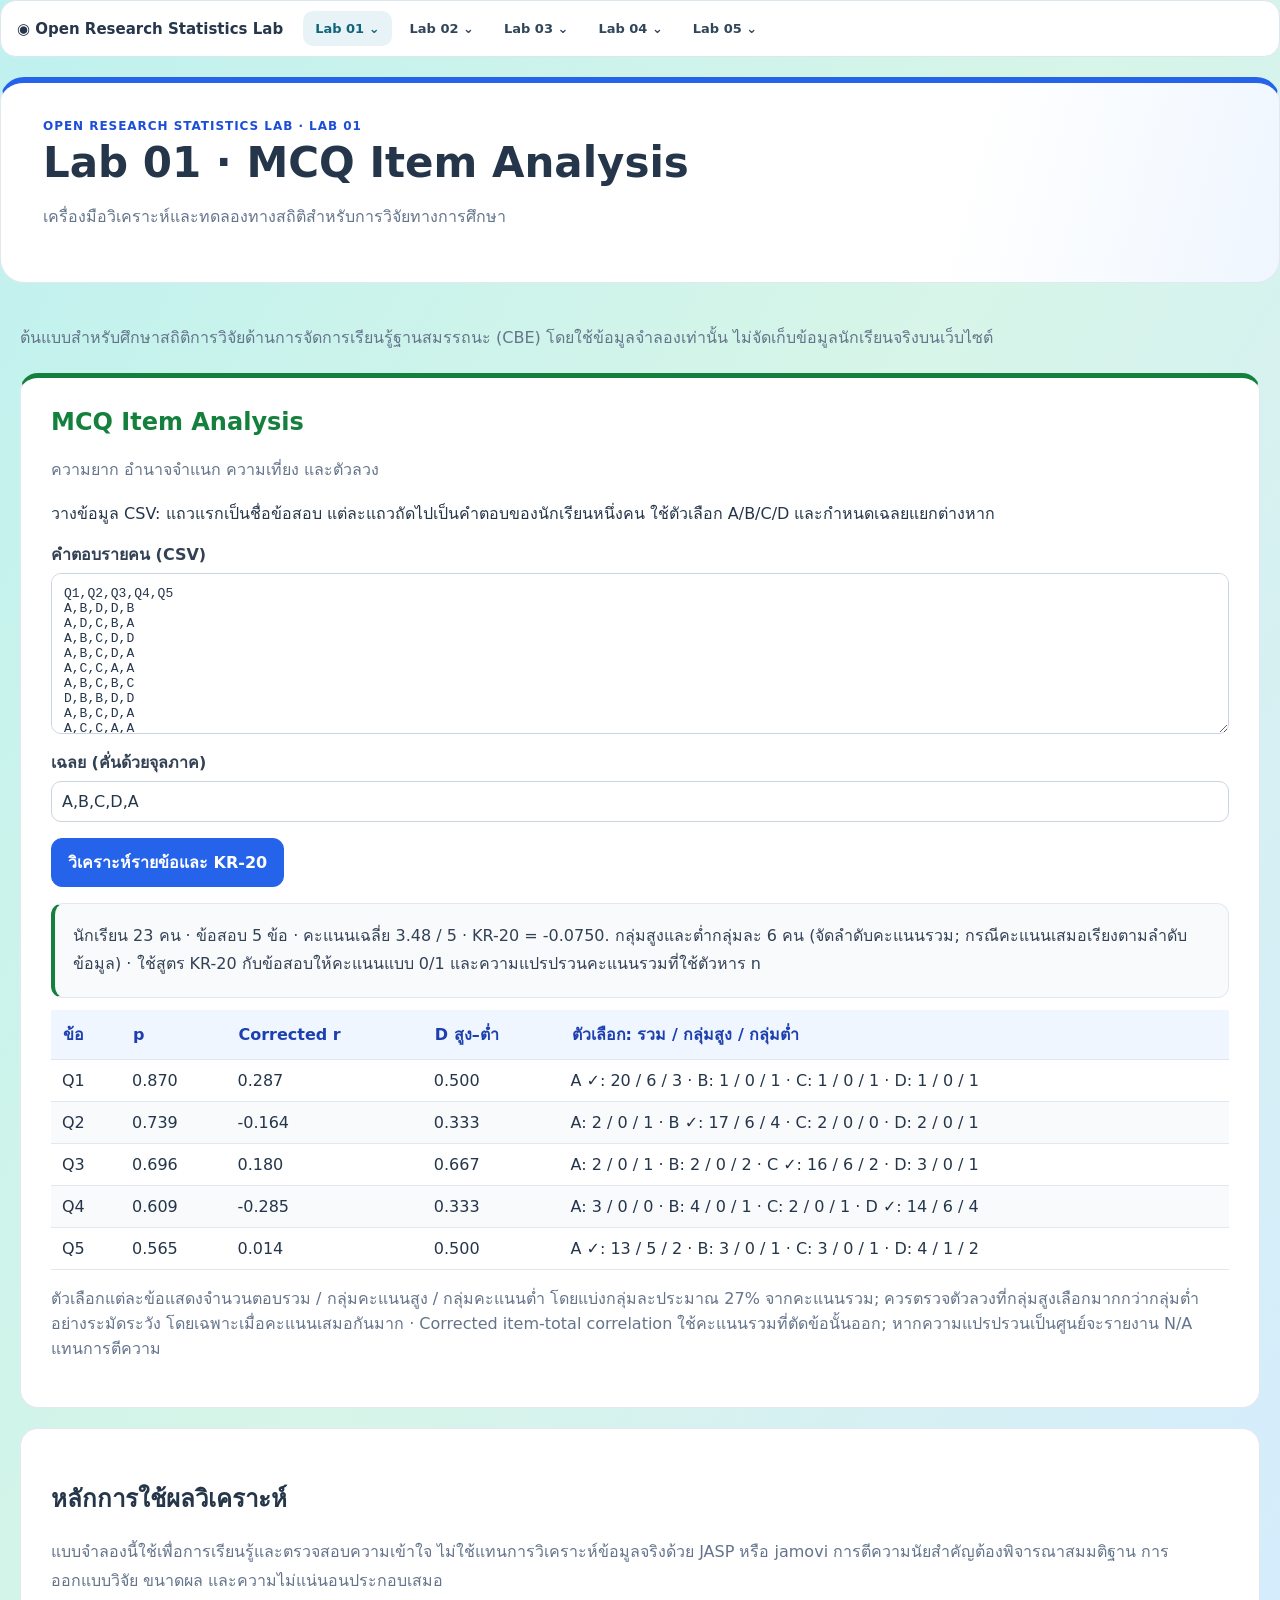
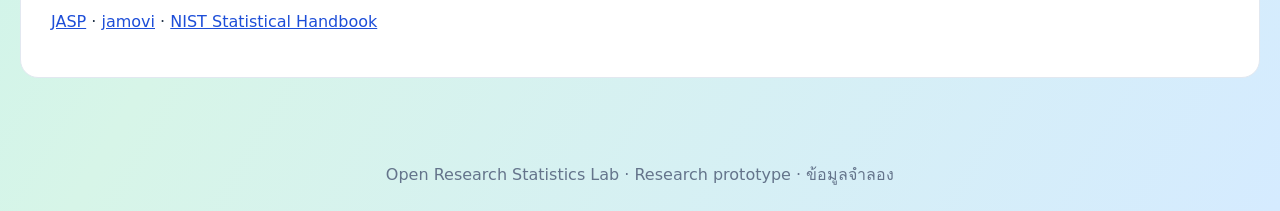
==== commit fa4795be: "design: remove decorative card and panel shadows for flat clean UI" ====
--- a/lab01.html
+++ b/lab01.html
@@ -1,9 +1,9 @@
 <!doctype html>
 <html lang="th"><head><meta charset="utf-8"><meta name="viewport" content="width=device-width,initial-scale=1"><meta name="description" content="ห้องปฏิบัติการสถิติการวิจัยทางการศึกษา แบบจำลองเชิงโต้ตอบ"><title>Open Research Statistics Lab</title>
-<style>:root{--ui-blue:#2563eb;--ui-green:#15803d;--ui-red:#dc2626;--ui-orange:#c2410c;--ui-text:#25364a;--ui-muted:#64748b;--ui-border:#e2e8f0;--ui-surface:#fff;--ui-soft:#f8fafc;font-family:system-ui,"Noto Sans Thai",sans-serif;color:var(--ui-text)}*{box-sizing:border-box}body{margin:0;background:linear-gradient(120deg,#bff1ef 0%,#d7f5e8 48%,#d5ebff 100%);min-height:100vh}header{max-width:1340px;margin:20px auto 0;padding:36px 42px;background:#fff;border:1px solid var(--ui-border);border-radius:24px;box-shadow:0 12px 35px #24364a12;color:var(--ui-text)}header h1{font-size:clamp(26px,4vw,42px);margin:5px 0 10px;color:#1e40af}header p{color:var(--ui-muted);line-height:1.7}header .muted{color:#1d4ed8!important;font-size:12px;letter-spacing:.08em;font-weight:800}main{max-width:1320px;margin:auto;padding:25px 20px 60px}.intro{color:var(--ui-muted);line-height:1.8}.panel,.card,.stat-card,.stat-visual{background:#fff;border:1px solid var(--ui-border);border-radius:18px;box-shadow:0 5px 22px #23344c0a}.panel{padding:clamp(18px,3vw,30px);margin-top:20px}.card{padding:22px}.card h2,.panel h2,h2,h3{color:var(--ui-text)}.grid{display:grid;grid-template-columns:repeat(auto-fit,minmax(220px,1fr));gap:16px}.muted,.stat-note,small{color:var(--ui-muted)}.btn,button.btn{display:inline-block;cursor:pointer;border:1px solid #2563eb;border-radius:11px;padding:11px 16px;background:#2563eb;color:white;font:inherit;font-weight:650;text-decoration:none}.btn:hover{background:#1d4ed8}.btn:focus-visible,button:focus-visible,input:focus-visible,textarea:focus-visible,select:focus-visible{outline:3px solid #2563eb;outline-offset:3px}label{display:block;font-weight:650;color:#334155;margin:12px 0 6px}input,textarea,select{background:#fff;color:#25364a;border:1px solid #cbd5e1!important;border-radius:10px!important;padding:10px;font:inherit;max-width:100%}input{width:100%;max-width:220px}.inputs{display:flex;flex-wrap:wrap;gap:18px;align-items:flex-start}.result{background:#f8fafc;color:#334155;border:1px solid var(--ui-border);border-left:4px solid #2563eb;border-radius:12px;padding:18px;margin-top:16px;line-height:1.8;overflow-x:auto}.stat-cards{display:grid;grid-template-columns:repeat(auto-fit,minmax(150px,1fr));gap:12px;margin:14px 0}.stat-card{padding:16px}.stat-card strong{display:block;font-size:clamp(20px,2.5vw,28px);color:#1d4ed8;margin:5px 0;overflow-wrap:anywhere}.stat-card:nth-child(4n+2){border-top:3px solid #15803d}.stat-card:nth-child(4n+3){border-top:3px solid #dc2626}.stat-card:nth-child(4n+4){border-top:3px solid #c2410c}.stat-card:nth-child(4n+2) strong{color:#15803d}.stat-card:nth-child(4n+3) strong{color:#dc2626}.stat-card:nth-child(4n+4) strong{color:#c2410c}.stat-visual{margin:18px 0;padding:16px}.stat-track{height:20px;border-radius:12px;background:#e2e8f0;overflow:hidden;margin:8px 0}.stat-fill{height:100%;border-radius:12px;background:linear-gradient(90deg,#2563eb,#15803d)}.stat-pass{color:#15803d}.stat-fail{color:#dc2626}.stat-note{font-size:13px;line-height:1.6}a{color:#1d4ed8}table{border-collapse:collapse;width:100%}th{background:#f1f5f9;color:#334155;text-align:left;padding:12px}td{padding:11px;border-bottom:1px solid #e2e8f0}tbody tr:nth-child(even){background:#f8fafc}#workspace{scroll-margin-top:18px}#lab-title{margin-top:0}.num{color:#1d4ed8;font-weight:800}.room-icon{font-size:26px}.stat-visual svg{max-width:100%}footer{text-align:center;padding:24px;color:var(--ui-muted)}@media(max-width:700px){header{margin:12px 10px 0;padding:24px 20px}main{padding:18px 12px 50px}.inputs>div{min-width:130px;flex:1}.inputs input{width:100%}}
+<style>:root{--ui-blue:#2563eb;--ui-green:#15803d;--ui-red:#dc2626;--ui-orange:#c2410c;--ui-text:#25364a;--ui-muted:#64748b;--ui-border:#e2e8f0;--ui-surface:#fff;--ui-soft:#f8fafc;font-family:system-ui,"Noto Sans Thai",sans-serif;color:var(--ui-text)}*{box-sizing:border-box}body{margin:0;background:linear-gradient(120deg,#bff1ef 0%,#d7f5e8 48%,#d5ebff 100%);min-height:100vh}header{max-width:1340px;margin:20px auto 0;padding:36px 42px;background:#fff;border:1px solid var(--ui-border);border-radius:24px;box-shadow:none;color:var(--ui-text)}header h1{font-size:clamp(26px,4vw,42px);margin:5px 0 10px;color:#1e40af}header p{color:var(--ui-muted);line-height:1.7}header .muted{color:#1d4ed8!important;font-size:12px;letter-spacing:.08em;font-weight:800}main{max-width:1320px;margin:auto;padding:25px 20px 60px}.intro{color:var(--ui-muted);line-height:1.8}.panel,.card,.stat-card,.stat-visual{background:#fff;border:1px solid var(--ui-border);border-radius:18px;box-shadow:none}.panel{padding:clamp(18px,3vw,30px);margin-top:20px}.card{padding:22px}.card h2,.panel h2,h2,h3{color:var(--ui-text)}.grid{display:grid;grid-template-columns:repeat(auto-fit,minmax(220px,1fr));gap:16px}.muted,.stat-note,small{color:var(--ui-muted)}.btn,button.btn{display:inline-block;cursor:pointer;border:1px solid #2563eb;border-radius:11px;padding:11px 16px;background:#2563eb;color:white;font:inherit;font-weight:650;text-decoration:none}.btn:hover{background:#1d4ed8}.btn:focus-visible,button:focus-visible,input:focus-visible,textarea:focus-visible,select:focus-visible{outline:3px solid #2563eb;outline-offset:3px}label{display:block;font-weight:650;color:#334155;margin:12px 0 6px}input,textarea,select{background:#fff;color:#25364a;border:1px solid #cbd5e1!important;border-radius:10px!important;padding:10px;font:inherit;max-width:100%}input{width:100%;max-width:220px}.inputs{display:flex;flex-wrap:wrap;gap:18px;align-items:flex-start}.result{background:#f8fafc;color:#334155;border:1px solid var(--ui-border);border-left:4px solid #2563eb;border-radius:12px;padding:18px;margin-top:16px;line-height:1.8;overflow-x:auto}.stat-cards{display:grid;grid-template-columns:repeat(auto-fit,minmax(150px,1fr));gap:12px;margin:14px 0}.stat-card{padding:16px}.stat-card strong{display:block;font-size:clamp(20px,2.5vw,28px);color:#1d4ed8;margin:5px 0;overflow-wrap:anywhere}.stat-card:nth-child(4n+2){border-top:3px solid #15803d}.stat-card:nth-child(4n+3){border-top:3px solid #dc2626}.stat-card:nth-child(4n+4){border-top:3px solid #c2410c}.stat-card:nth-child(4n+2) strong{color:#15803d}.stat-card:nth-child(4n+3) strong{color:#dc2626}.stat-card:nth-child(4n+4) strong{color:#c2410c}.stat-visual{margin:18px 0;padding:16px}.stat-track{height:20px;border-radius:12px;background:#e2e8f0;overflow:hidden;margin:8px 0}.stat-fill{height:100%;border-radius:12px;background:linear-gradient(90deg,#2563eb,#15803d)}.stat-pass{color:#15803d}.stat-fail{color:#dc2626}.stat-note{font-size:13px;line-height:1.6}a{color:#1d4ed8}table{border-collapse:collapse;width:100%}th{background:#f1f5f9;color:#334155;text-align:left;padding:12px}td{padding:11px;border-bottom:1px solid #e2e8f0}tbody tr:nth-child(even){background:#f8fafc}#workspace{scroll-margin-top:18px}#lab-title{margin-top:0}.num{color:#1d4ed8;font-weight:800}.room-icon{font-size:26px}.stat-visual svg{max-width:100%}footer{text-align:center;padding:24px;color:var(--ui-muted)}@media(max-width:700px){header{margin:12px 10px 0;padding:24px 20px}main{padding:18px 12px 50px}.inputs>div{min-width:130px;flex:1}.inputs input{width:100%}}
 /* Lab 01: intentional four-color visual rhythm; neutral surfaces retained. */
 header{border-top:6px solid #2563eb;background:linear-gradient(105deg,#ffffff 0%,#ffffff 74%,#eff6ff 100%)}header h1{color:#25364a}header .muted{color:#1d4ed8!important}
-#workspace.panel{border-top:5px solid #15803d;box-shadow:0 9px 28px #15803d12}
+#workspace.panel{border-top:5px solid #15803d;box-shadow:none}
 #workspace #lab-title{color:#15803d}
 #lab-body .panel:nth-of-type(4n+1){border-top:4px solid #2563eb}
 #lab-body .panel:nth-of-type(4n+2){border-top:4px solid #15803d}
@@ -33,6 +33,9 @@
 #lab-body .stat-note{border-left:3px solid #c2410c;padding:8px 12px;background:#fff7ed;border-radius:5px}
 #lab-body .btn{background:#2563eb;color:#fff}
 @media(max-width:700px){header{background:#fff}#lab-body h3{padding-left:9px}}
+
+/* Flat & Clean: no decorative shadows across all Lab surfaces. */
+*,*::before,*::after{box-shadow:none!important;text-shadow:none!important}
 </style><link rel="stylesheet" href="shared-nav.css"></head><body>
 <header><div class="muted" style="color:#9ad8df">OPEN RESEARCH STATISTICS LAB · LAB 01</div><h1>Lab 01 · MCQ Item Analysis</h1><p>เครื่องมือวิเคราะห์และทดลองทางสถิติสำหรับการวิจัยทางการศึกษา</p></header>
 <main><p class="intro">ต้นแบบสำหรับศึกษาสถิติการวิจัยด้านการจัดการเรียนรู้ฐานสมรรถนะ (CBE) โดยใช้ข้อมูลจำลองเท่านั้น ไม่จัดเก็บข้อมูลนักเรียนจริงบนเว็บไซต์</p>
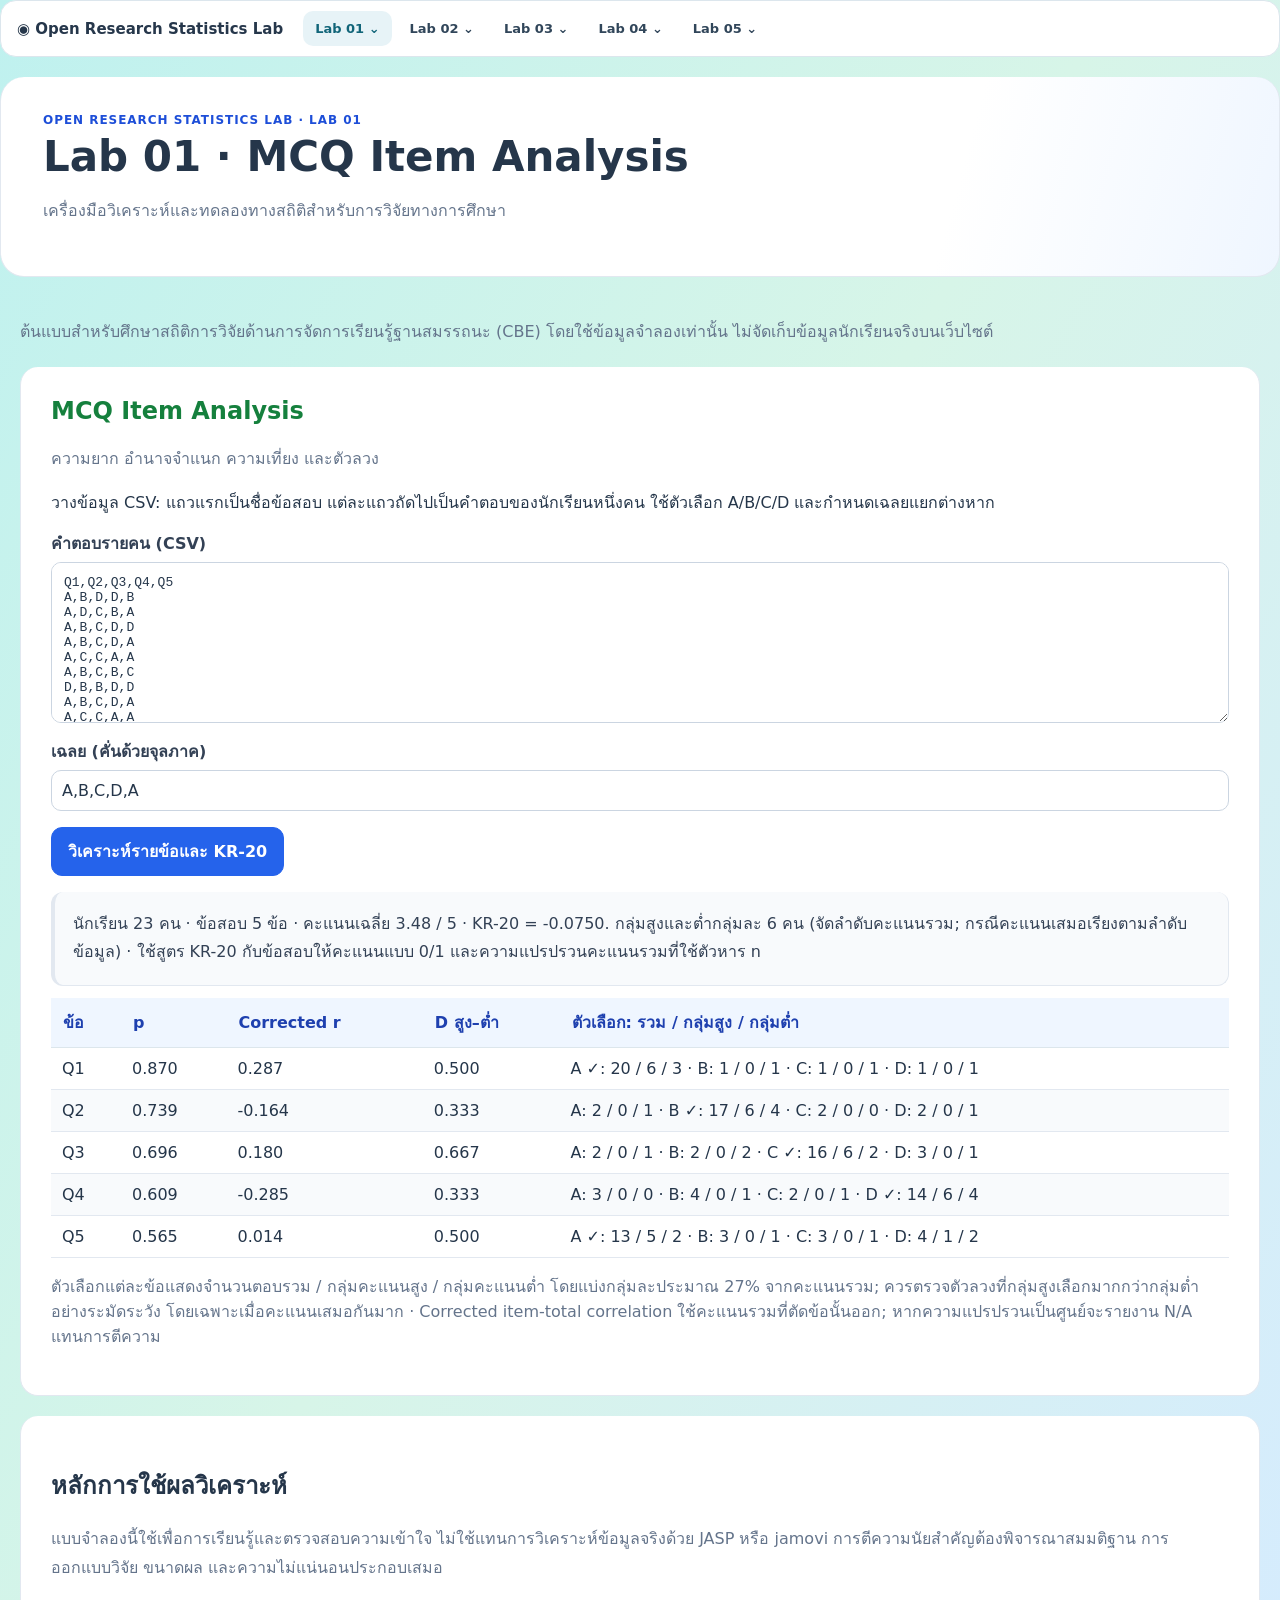
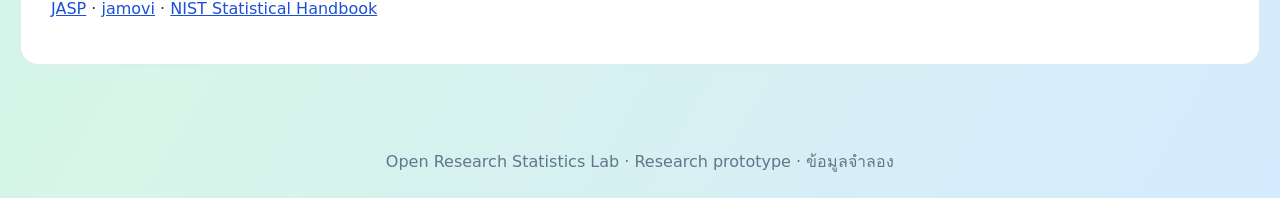
==== commit e0370362: "design: remove decorative thick top borders and shadows from all Lab cards" ====
--- a/lab01.html
+++ b/lab01.html
@@ -36,6 +36,11 @@
 
 /* Flat & Clean: no decorative shadows across all Lab surfaces. */
 *,*::before,*::after{box-shadow:none!important;text-shadow:none!important}
+
+/* Flat card surfaces: remove decorative thick color rails, retain APA table rules. */
+header,.intro,.shell,.panel,.stat-card,.stat,.stat-visual,.lab-navigation,.course,.summary,.result,.interpret,.apa-interpret,#workspace,.layout>.stack>.panel,.right>.panel,#lab-body .panel,.stat-cards .stat-card{border-top:0!important;box-shadow:none!important}
+/* Thin neutral outlines preserve grouping without colored edge emphasis. */
+.panel,.stat-card,.stat,.stat-visual,.lab-navigation,.course,.summary,.result,.interpret,.apa-interpret{border-color:#e2e8f0}
 </style><link rel="stylesheet" href="shared-nav.css"></head><body>
 <header><div class="muted" style="color:#9ad8df">OPEN RESEARCH STATISTICS LAB · LAB 01</div><h1>Lab 01 · MCQ Item Analysis</h1><p>เครื่องมือวิเคราะห์และทดลองทางสถิติสำหรับการวิจัยทางการศึกษา</p></header>
 <main><p class="intro">ต้นแบบสำหรับศึกษาสถิติการวิจัยด้านการจัดการเรียนรู้ฐานสมรรถนะ (CBE) โดยใช้ข้อมูลจำลองเท่านั้น ไม่จัดเก็บข้อมูลนักเรียนจริงบนเว็บไซต์</p>
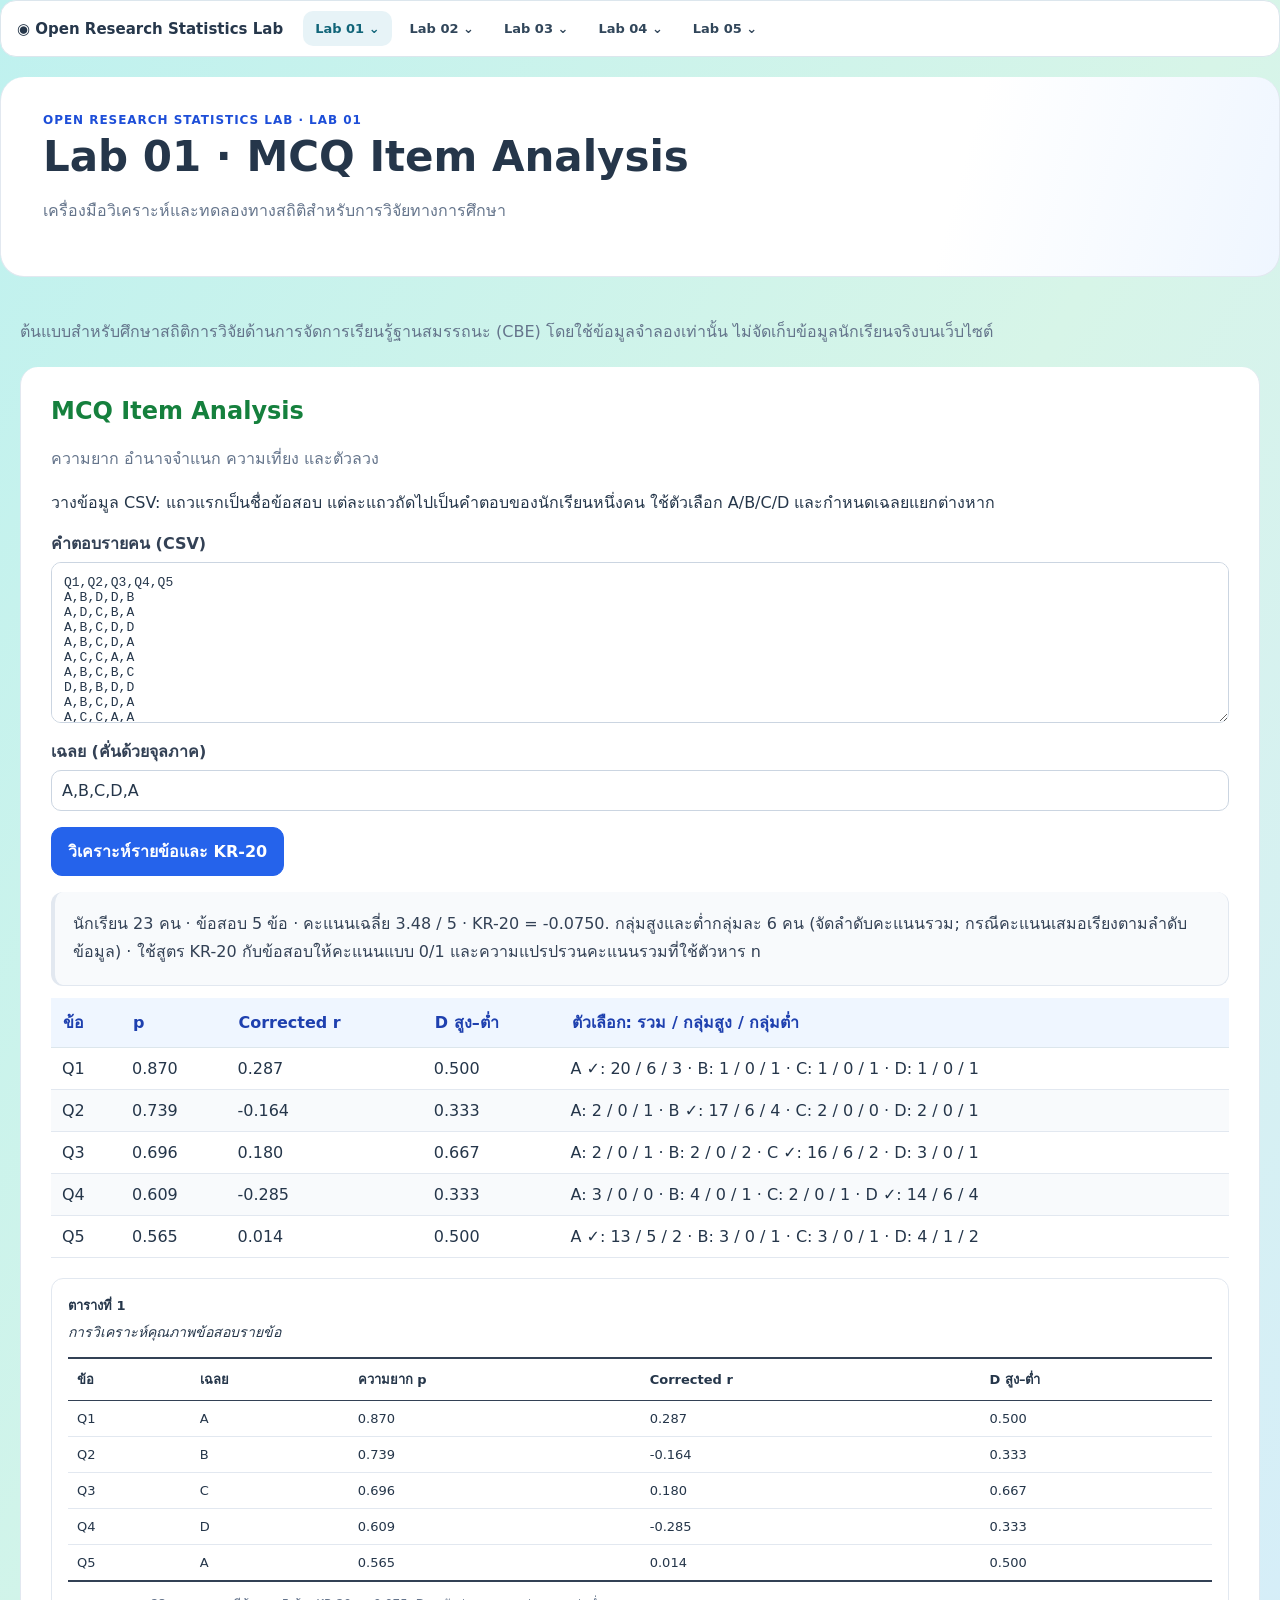
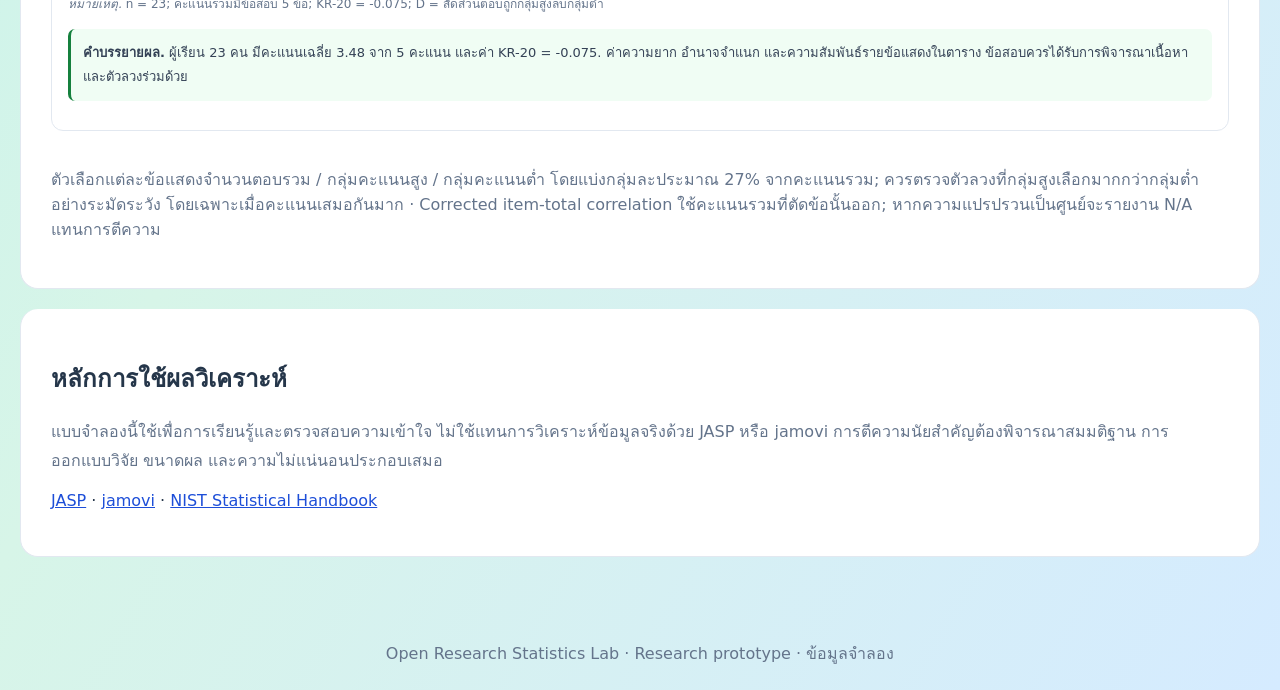
==== commit b312e58d: "feat: load shared APA 7 statistical report engine for lab01.html" ====
--- a/lab01.html
+++ b/lab01.html
@@ -41,7 +41,7 @@
 header,.intro,.shell,.panel,.stat-card,.stat,.stat-visual,.lab-navigation,.course,.summary,.result,.interpret,.apa-interpret,#workspace,.layout>.stack>.panel,.right>.panel,#lab-body .panel,.stat-cards .stat-card{border-top:0!important;box-shadow:none!important}
 /* Thin neutral outlines preserve grouping without colored edge emphasis. */
 .panel,.stat-card,.stat,.stat-visual,.lab-navigation,.course,.summary,.result,.interpret,.apa-interpret{border-color:#e2e8f0}
-</style><link rel="stylesheet" href="shared-nav.css"></head><body>
+</style><link rel="stylesheet" href="shared-nav.css"><link rel="stylesheet" href="research-reporting.css?v=1"></head><body>
 <header><div class="muted" style="color:#9ad8df">OPEN RESEARCH STATISTICS LAB · LAB 01</div><h1>Lab 01 · MCQ Item Analysis</h1><p>เครื่องมือวิเคราะห์และทดลองทางสถิติสำหรับการวิจัยทางการศึกษา</p></header>
 <main><p class="intro">ต้นแบบสำหรับศึกษาสถิติการวิจัยด้านการจัดการเรียนรู้ฐานสมรรถนะ (CBE) โดยใช้ข้อมูลจำลองเท่านั้น ไม่จัดเก็บข้อมูลนักเรียนจริงบนเว็บไซต์</p>
 <section class="lab-overview" style="display:none"><div class="lab-eyebrow">YOUR INTERACTIVE RESEARCH WORKSPACE</div><h2>เลือกห้องทดลอง แล้วปรับค่าดูผลได้ทันที</h2><p>5 ห้องทดลอง · ข้อมูลจำลอง · แสดงผลเป็นภาพและคำอธิบายภาษาไทย</p></section><section class="panel" style="display:none;background:#e5f7f1;border:4px solid white"><h2>Lab 04 · Dashboard รุ่นทดลองใหม่</h2><p class="intro">กราฟเส้น KPA 12 ชั่วโมง · เลือกนักเรียน · แก้คะแนนจำลอง · Hybrid Rule 5 เกณฑ์</p><a class="btn" href="lab04.html" style="text-decoration:none">เปิด Lab 04 แบบ Dashboard ใหม่</a></section><section class="panel" style="display:none;background:#f2eaff;border:4px solid white"><h2>Lab 03 · Learning Outcomes Dashboard ใหม่</h2><p>Exact Binomial · One-Sample t · Exact Wilcoxon พร้อมกราฟการแจกแจง โหมดทดลอง/ข้อมูลดิบแยกกัน และตาราง APA 7</p><a class="btn" href="lab03.html" style="text-decoration:none">เปิด Lab 03 แบบ Dashboard ใหม่</a></section><section class="panel" id="catalog" style="display:none"><h2>สารบัญสถิติ Lab 01–05</h2><p class="intro">เลือกหัวข้อจากหมวดเลขลำดับชั้น โดยแต่ละค่าสถิติจะมีกราฟ ตาราง APA 7 คำบรรยายผล และอ้างอิงอยู่ในรายการเดียวกัน</p><div class="grid"><article class="card"><h2>1. คุณภาพข้อสอบ</h2><p>1.1 Item Analysis</p><p>1.1.1 ความยาก (p)<br>1.1.2 อำนาจจำแนก<br>1.1.3 ตัวลวง</p><p>1.2 Reliability · KR-20</p><a href="#workspace">เปิด Lab 01 ด้านล่าง</a></article><article class="card"><h2>2. ความเที่ยงของ Rubric</h2><p>2.1 Inter-rater Agreement</p><p>2.1.1 Cohen’s Kappa<br>2.1.2 Weighted Kappa</p><p>2.2 ตารางความสอดคล้อง</p><a href="#workspace">เปิด Lab 02 ด้านล่าง</a></article><article class="card"><h2>3. ผลการเรียนรู้</h2><p>3.1 ค่าเฉลี่ยเทียบเกณฑ์<br>3.1.1 One-Sample t<br>3.1.2 Wilcoxon เทียบเกณฑ์</p><p>3.2 ข้อมูลแบบจับคู่<br>3.2.1 Paired t<br>3.2.2 Wilcoxon ก่อน–หลัง</p><p>3.3 สัดส่วนเทียบเป้าหมาย<br>3.3.1 Exact Binomial</p><a href="lab03.html">เปิด Lab 03 Dashboard</a></article><article class="card"><h2>4. ติดตามสมรรถนะ</h2><p>4.1 KPA / Micro Task<br>4.1.1 KPA 12 ชั่วโมง<br>4.1.2 Micro Task</p><p>4.2 Rubric / Hybrid Rule<br>4.3 โครงงาน</p><a href="lab04.html">เปิด Lab 04 Dashboard</a></article><article class="card"><h2>5. รายงานผลวิจัย</h2><p>5.1 รายงานตามวัตถุประสงค์<br>5.1.1 ผลการตรวจสอบเครื่องมือ<br>5.1.2 ผลการพัฒนาผู้เรียน</p><p>5.2 บูรณาการผลจาก Lab 01–04</p><a href="#workspace">เปิด Lab 05 ด้านล่าง</a></article></div><p class="muted">หมายเหตุ: Lab 01, 02 และ 05 ยังใช้เครื่องมือเดิมในหน้าแรก ส่วนการย้ายเป็น Dashboard และจัด APA 7 รายสถิติจะทยอยพัฒนาต่อ</p></section><section class="grid" id="rooms" style="display:none"></section>
@@ -51,7 +51,7 @@
 <script src="outcomes.js"></script>
 <script src="competency.js"></script>
 <script src="kpa.js"></script>
-<script src="evidence.js"></script>
+<script src="evidence.js"></script><script src="research-reporting.js?v=1"></script>
 <script>
 "use strict";
 const roomIcons=["📝","⚖️","📈","🎯","📚"];
@@ -114,6 +114,7 @@
 $("output").textContent="นักเรียน "+n+" คน · ข้อสอบ "+k+" ข้อ · คะแนนเฉลี่ย "+(totals.reduce((a,b)=>a+b,0)/n).toFixed(2)+" / "+k+" · KR-20 = "+(kr===null?"N/A (คะแนนรวมไม่มีความแปรปรวน)":kr.toFixed(4))+". กลุ่มสูงและต่ำกลุ่มละ "+groupSize+" คน (จัดลำดับคะแนนรวม; กรณีคะแนนเสมอเรียงตามลำดับข้อมูล) · ใช้สูตร KR-20 กับข้อสอบให้คะแนนแบบ 0/1 และความแปรปรวนคะแนนรวมที่ใช้ตัวหาร n";
 const esc=v=>String(v).replace(/[&<>"']/g,c=>({"&":"&amp;","<":"&lt;",">":"&gt;",'"':"&quot;","'":"&#39;"}[c]));
 $("item-table").innerHTML='<table style="width:100%;border-collapse:collapse;text-align:left"><thead><tr><th>ข้อ</th><th>p</th><th>Corrected r</th><th>D สูง–ต่ำ</th><th>ตัวเลือก: รวม / กลุ่มสูง / กลุ่มต่ำ</th></tr></thead><tbody>'+items.map((v,j)=>'<tr style="border-top:1px solid #dce6ec"><td>'+esc(lines[0][j]||("Q"+(j+1)))+'</td><td>'+v.p.toFixed(3)+'</td><td>'+(v.corrected===null?"N/A":v.corrected.toFixed(3))+'</td><td>'+v.discrimination.toFixed(3)+'</td><td>'+v.optionStats.map(x=>esc(x.option)+(x.option===keys[j]?" ✓":"")+": "+x.count+" / "+x.high+" / "+x.low).join(" · ")+'</td></tr>').join("")+'</tbody></table>';
+$("item-table").insertAdjacentHTML("beforeend",ResearchReports.mcq(n,k,totals.reduce((a,b)=>a+b,0)/n,kr,items,lines[0],keys));
 }
 $("calc").onclick=run;run();return}
 if(i===1){
--- a/research-reporting.css
+++ b/research-reporting.css
@@ -0,0 +1,18 @@
+/* Minimal APA-style reporting without decorative shadows */
+.research-table{padding:16px;margin:20px 0;background:#fff;border:1px solid #e2e8f0;border-radius:12px;box-shadow:none!important}
+.research-table .apa-label{font-size:13px;font-weight:750;color:#25364a}
+.research-table .apa-title{font-size:14px;font-style:italic;margin:5px 0 14px;color:#25364a}
+.research-scroll{max-width:100%;overflow-x:auto}
+.research-apa{border-collapse:collapse;width:100%;min-width:430px;font-size:13px}
+.research-apa thead{border-top:2px solid #334155;border-bottom:1px solid #334155}
+.research-apa tbody{border-bottom:2px solid #334155}
+.research-apa th,.research-apa td{border:none!important;padding:10px 9px!important;text-align:left;background:#fff!important;color:#25364a!important}
+.research-apa tr+tr{border-top:1px solid #e2e8f0}
+.research-note{font-size:12px;color:#64748b;line-height:1.8}
+.research-interpret{font-size:13px;line-height:1.85;background:#f0fdf4;border-left:3px solid #15803d;padding:12px;border-radius:7px;color:#334155}
+.research-section{background:#fff;border:1px solid #e2e8f0;border-radius:12px;padding:16px;margin:16px 0}
+.research-section textarea{width:100%;min-height:100px;font:12px ui-monospace,monospace}
+.research-section input{width:100%;max-width:320px}
+.research-inputs{display:grid;grid-template-columns:repeat(auto-fit,minmax(220px,1fr));gap:14px}
+.research-actions{display:flex;flex-wrap:wrap;gap:10px;margin:18px 0}
+#research-output h3{font-size:19px;color:#25364a}
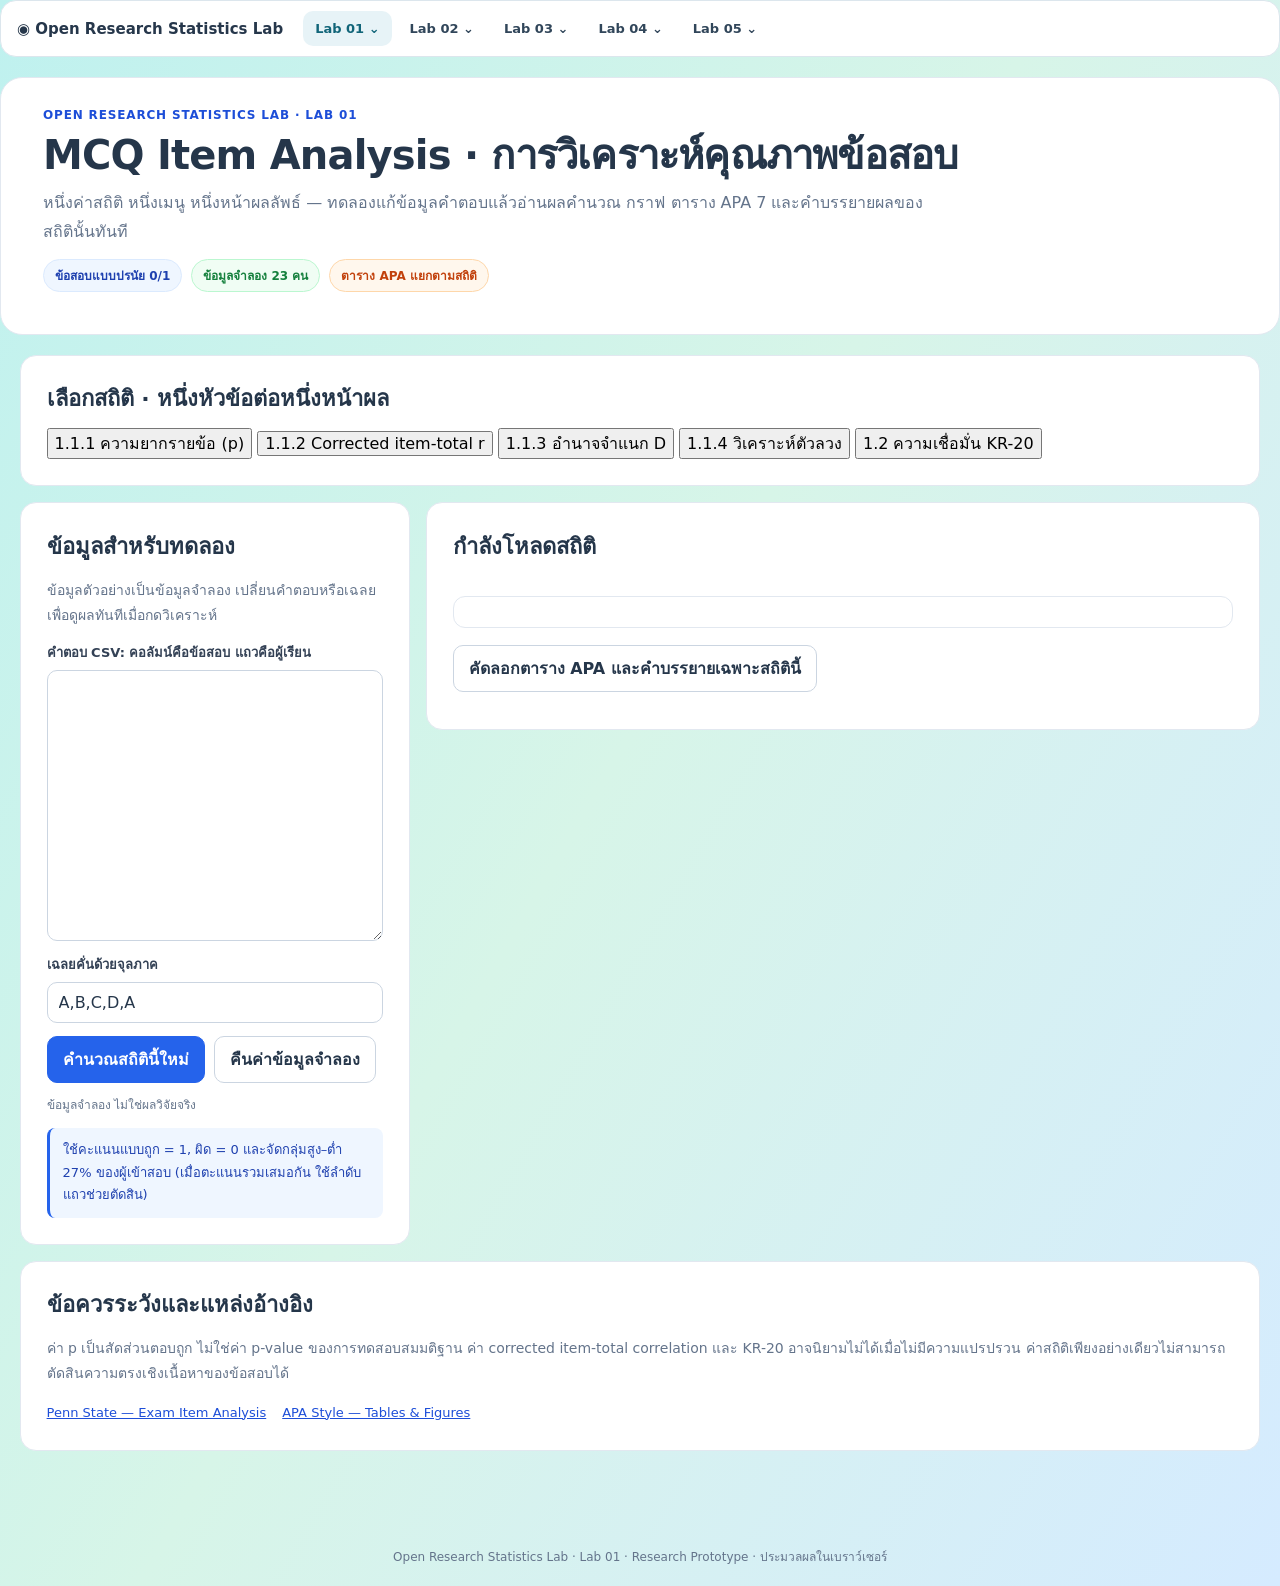
==== commit fbc337aa: "refactor(lab01): dedicated one-statistic-per-view MCQ workspace with adjacent APA 7 report" ====
--- a/lab01.html
+++ b/lab01.html
@@ -1,136 +1,55 @@
 <!doctype html>
-<html lang="th"><head><meta charset="utf-8"><meta name="viewport" content="width=device-width,initial-scale=1"><meta name="description" content="ห้องปฏิบัติการสถิติการวิจัยทางการศึกษา แบบจำลองเชิงโต้ตอบ"><title>Open Research Statistics Lab</title>
-<style>:root{--ui-blue:#2563eb;--ui-green:#15803d;--ui-red:#dc2626;--ui-orange:#c2410c;--ui-text:#25364a;--ui-muted:#64748b;--ui-border:#e2e8f0;--ui-surface:#fff;--ui-soft:#f8fafc;font-family:system-ui,"Noto Sans Thai",sans-serif;color:var(--ui-text)}*{box-sizing:border-box}body{margin:0;background:linear-gradient(120deg,#bff1ef 0%,#d7f5e8 48%,#d5ebff 100%);min-height:100vh}header{max-width:1340px;margin:20px auto 0;padding:36px 42px;background:#fff;border:1px solid var(--ui-border);border-radius:24px;box-shadow:none;color:var(--ui-text)}header h1{font-size:clamp(26px,4vw,42px);margin:5px 0 10px;color:#1e40af}header p{color:var(--ui-muted);line-height:1.7}header .muted{color:#1d4ed8!important;font-size:12px;letter-spacing:.08em;font-weight:800}main{max-width:1320px;margin:auto;padding:25px 20px 60px}.intro{color:var(--ui-muted);line-height:1.8}.panel,.card,.stat-card,.stat-visual{background:#fff;border:1px solid var(--ui-border);border-radius:18px;box-shadow:none}.panel{padding:clamp(18px,3vw,30px);margin-top:20px}.card{padding:22px}.card h2,.panel h2,h2,h3{color:var(--ui-text)}.grid{display:grid;grid-template-columns:repeat(auto-fit,minmax(220px,1fr));gap:16px}.muted,.stat-note,small{color:var(--ui-muted)}.btn,button.btn{display:inline-block;cursor:pointer;border:1px solid #2563eb;border-radius:11px;padding:11px 16px;background:#2563eb;color:white;font:inherit;font-weight:650;text-decoration:none}.btn:hover{background:#1d4ed8}.btn:focus-visible,button:focus-visible,input:focus-visible,textarea:focus-visible,select:focus-visible{outline:3px solid #2563eb;outline-offset:3px}label{display:block;font-weight:650;color:#334155;margin:12px 0 6px}input,textarea,select{background:#fff;color:#25364a;border:1px solid #cbd5e1!important;border-radius:10px!important;padding:10px;font:inherit;max-width:100%}input{width:100%;max-width:220px}.inputs{display:flex;flex-wrap:wrap;gap:18px;align-items:flex-start}.result{background:#f8fafc;color:#334155;border:1px solid var(--ui-border);border-left:4px solid #2563eb;border-radius:12px;padding:18px;margin-top:16px;line-height:1.8;overflow-x:auto}.stat-cards{display:grid;grid-template-columns:repeat(auto-fit,minmax(150px,1fr));gap:12px;margin:14px 0}.stat-card{padding:16px}.stat-card strong{display:block;font-size:clamp(20px,2.5vw,28px);color:#1d4ed8;margin:5px 0;overflow-wrap:anywhere}.stat-card:nth-child(4n+2){border-top:3px solid #15803d}.stat-card:nth-child(4n+3){border-top:3px solid #dc2626}.stat-card:nth-child(4n+4){border-top:3px solid #c2410c}.stat-card:nth-child(4n+2) strong{color:#15803d}.stat-card:nth-child(4n+3) strong{color:#dc2626}.stat-card:nth-child(4n+4) strong{color:#c2410c}.stat-visual{margin:18px 0;padding:16px}.stat-track{height:20px;border-radius:12px;background:#e2e8f0;overflow:hidden;margin:8px 0}.stat-fill{height:100%;border-radius:12px;background:linear-gradient(90deg,#2563eb,#15803d)}.stat-pass{color:#15803d}.stat-fail{color:#dc2626}.stat-note{font-size:13px;line-height:1.6}a{color:#1d4ed8}table{border-collapse:collapse;width:100%}th{background:#f1f5f9;color:#334155;text-align:left;padding:12px}td{padding:11px;border-bottom:1px solid #e2e8f0}tbody tr:nth-child(even){background:#f8fafc}#workspace{scroll-margin-top:18px}#lab-title{margin-top:0}.num{color:#1d4ed8;font-weight:800}.room-icon{font-size:26px}.stat-visual svg{max-width:100%}footer{text-align:center;padding:24px;color:var(--ui-muted)}@media(max-width:700px){header{margin:12px 10px 0;padding:24px 20px}main{padding:18px 12px 50px}.inputs>div{min-width:130px;flex:1}.inputs input{width:100%}}
-/* Lab 01: intentional four-color visual rhythm; neutral surfaces retained. */
-header{border-top:6px solid #2563eb;background:linear-gradient(105deg,#ffffff 0%,#ffffff 74%,#eff6ff 100%)}header h1{color:#25364a}header .muted{color:#1d4ed8!important}
-#workspace.panel{border-top:5px solid #15803d;box-shadow:none}
-#workspace #lab-title{color:#15803d}
-#lab-body .panel:nth-of-type(4n+1){border-top:4px solid #2563eb}
-#lab-body .panel:nth-of-type(4n+2){border-top:4px solid #15803d}
-#lab-body .panel:nth-of-type(4n+3){border-top:4px solid #c2410c}
-#lab-body .panel:nth-of-type(4n+4){border-top:4px solid #dc2626}
-#lab-body h3:nth-of-type(4n+1){border-left:4px solid #2563eb}
-#lab-body h3:nth-of-type(4n+2){border-left:4px solid #15803d}
-#lab-body h3:nth-of-type(4n+3){border-left:4px solid #c2410c}
-#lab-body h3:nth-of-type(4n+4){border-left:4px solid #dc2626}
-#lab-body h3{padding-left:12px;margin-top:24px}
-.stat-cards .stat-card:nth-child(4n+1){border-top:4px solid #2563eb;background:#eff6ff}
-.stat-cards .stat-card:nth-child(4n+2){border-top:4px solid #15803d;background:#f0fdf4}
-.stat-cards .stat-card:nth-child(4n+3){border-top:4px solid #dc2626;background:#fef2f2}
-.stat-cards .stat-card:nth-child(4n+4){border-top:4px solid #c2410c;background:#fff7ed}
-.stat-card:nth-child(4n+1) strong{color:#1d4ed8}.stat-card:nth-child(4n+2) strong{color:#15803d}.stat-card:nth-child(4n+3) strong{color:#dc2626}.stat-card:nth-child(4n+4) strong{color:#c2410c}
-.result{background:#f8fafc;border-left-color:#15803d}
-.result:has(.stat-fail){border-left-color:#dc2626;background:#fffafa}
-.result:has(.stat-pass):not(:has(.stat-fail)){border-left-color:#15803d;background:#f8fdf9}
-.stat-visual{border-top:4px solid #c2410c}
-.stat-visual:nth-of-type(even){border-top-color:#2563eb}
-.stat-track{background:#e2e8f0}.stat-fill{background:linear-gradient(90deg,#2563eb 0%,#15803d 100%)}
-#lab-body th{background:#eff6ff;color:#1e40af}
-#lab-body tbody tr:nth-child(even){background:#f8fafc}
-#lab-body input[type=range]{accent-color:#2563eb}
-#lab-body .stat-pass{color:#15803d;font-weight:700}
-#lab-body .stat-fail{color:#dc2626;font-weight:700}
-#lab-body .stat-note{border-left:3px solid #c2410c;padding:8px 12px;background:#fff7ed;border-radius:5px}
-#lab-body .btn{background:#2563eb;color:#fff}
-@media(max-width:700px){header{background:#fff}#lab-body h3{padding-left:9px}}
-
-/* Flat & Clean: no decorative shadows across all Lab surfaces. */
-*,*::before,*::after{box-shadow:none!important;text-shadow:none!important}
-
-/* Flat card surfaces: remove decorative thick color rails, retain APA table rules. */
-header,.intro,.shell,.panel,.stat-card,.stat,.stat-visual,.lab-navigation,.course,.summary,.result,.interpret,.apa-interpret,#workspace,.layout>.stack>.panel,.right>.panel,#lab-body .panel,.stat-cards .stat-card{border-top:0!important;box-shadow:none!important}
-/* Thin neutral outlines preserve grouping without colored edge emphasis. */
-.panel,.stat-card,.stat,.stat-visual,.lab-navigation,.course,.summary,.result,.interpret,.apa-interpret{border-color:#e2e8f0}
-</style><link rel="stylesheet" href="shared-nav.css"><link rel="stylesheet" href="research-reporting.css?v=1"></head><body>
-<header><div class="muted" style="color:#9ad8df">OPEN RESEARCH STATISTICS LAB · LAB 01</div><h1>Lab 01 · MCQ Item Analysis</h1><p>เครื่องมือวิเคราะห์และทดลองทางสถิติสำหรับการวิจัยทางการศึกษา</p></header>
-<main><p class="intro">ต้นแบบสำหรับศึกษาสถิติการวิจัยด้านการจัดการเรียนรู้ฐานสมรรถนะ (CBE) โดยใช้ข้อมูลจำลองเท่านั้น ไม่จัดเก็บข้อมูลนักเรียนจริงบนเว็บไซต์</p>
-<section class="lab-overview" style="display:none"><div class="lab-eyebrow">YOUR INTERACTIVE RESEARCH WORKSPACE</div><h2>เลือกห้องทดลอง แล้วปรับค่าดูผลได้ทันที</h2><p>5 ห้องทดลอง · ข้อมูลจำลอง · แสดงผลเป็นภาพและคำอธิบายภาษาไทย</p></section><section class="panel" style="display:none;background:#e5f7f1;border:4px solid white"><h2>Lab 04 · Dashboard รุ่นทดลองใหม่</h2><p class="intro">กราฟเส้น KPA 12 ชั่วโมง · เลือกนักเรียน · แก้คะแนนจำลอง · Hybrid Rule 5 เกณฑ์</p><a class="btn" href="lab04.html" style="text-decoration:none">เปิด Lab 04 แบบ Dashboard ใหม่</a></section><section class="panel" style="display:none;background:#f2eaff;border:4px solid white"><h2>Lab 03 · Learning Outcomes Dashboard ใหม่</h2><p>Exact Binomial · One-Sample t · Exact Wilcoxon พร้อมกราฟการแจกแจง โหมดทดลอง/ข้อมูลดิบแยกกัน และตาราง APA 7</p><a class="btn" href="lab03.html" style="text-decoration:none">เปิด Lab 03 แบบ Dashboard ใหม่</a></section><section class="panel" id="catalog" style="display:none"><h2>สารบัญสถิติ Lab 01–05</h2><p class="intro">เลือกหัวข้อจากหมวดเลขลำดับชั้น โดยแต่ละค่าสถิติจะมีกราฟ ตาราง APA 7 คำบรรยายผล และอ้างอิงอยู่ในรายการเดียวกัน</p><div class="grid"><article class="card"><h2>1. คุณภาพข้อสอบ</h2><p>1.1 Item Analysis</p><p>1.1.1 ความยาก (p)<br>1.1.2 อำนาจจำแนก<br>1.1.3 ตัวลวง</p><p>1.2 Reliability · KR-20</p><a href="#workspace">เปิด Lab 01 ด้านล่าง</a></article><article class="card"><h2>2. ความเที่ยงของ Rubric</h2><p>2.1 Inter-rater Agreement</p><p>2.1.1 Cohen’s Kappa<br>2.1.2 Weighted Kappa</p><p>2.2 ตารางความสอดคล้อง</p><a href="#workspace">เปิด Lab 02 ด้านล่าง</a></article><article class="card"><h2>3. ผลการเรียนรู้</h2><p>3.1 ค่าเฉลี่ยเทียบเกณฑ์<br>3.1.1 One-Sample t<br>3.1.2 Wilcoxon เทียบเกณฑ์</p><p>3.2 ข้อมูลแบบจับคู่<br>3.2.1 Paired t<br>3.2.2 Wilcoxon ก่อน–หลัง</p><p>3.3 สัดส่วนเทียบเป้าหมาย<br>3.3.1 Exact Binomial</p><a href="lab03.html">เปิด Lab 03 Dashboard</a></article><article class="card"><h2>4. ติดตามสมรรถนะ</h2><p>4.1 KPA / Micro Task<br>4.1.1 KPA 12 ชั่วโมง<br>4.1.2 Micro Task</p><p>4.2 Rubric / Hybrid Rule<br>4.3 โครงงาน</p><a href="lab04.html">เปิด Lab 04 Dashboard</a></article><article class="card"><h2>5. รายงานผลวิจัย</h2><p>5.1 รายงานตามวัตถุประสงค์<br>5.1.1 ผลการตรวจสอบเครื่องมือ<br>5.1.2 ผลการพัฒนาผู้เรียน</p><p>5.2 บูรณาการผลจาก Lab 01–04</p><a href="#workspace">เปิด Lab 05 ด้านล่าง</a></article></div><p class="muted">หมายเหตุ: Lab 01, 02 และ 05 ยังใช้เครื่องมือเดิมในหน้าแรก ส่วนการย้ายเป็น Dashboard และจัด APA 7 รายสถิติจะทยอยพัฒนาต่อ</p></section><section class="grid" id="rooms" style="display:none"></section>
-<section class="panel" id="workspace" aria-live="polite"><h2 id="lab-title">เริ่มต้นทดลอง</h2><p id="lab-desc" class="intro">เลือกห้องปฏิบัติการด้านบนเพื่อเริ่มเรียนรู้</p><div id="lab-body"></div></section>
-<section class="panel"><h2>หลักการใช้ผลวิเคราะห์</h2><p class="intro">แบบจำลองนี้ใช้เพื่อการเรียนรู้และตรวจสอบความเข้าใจ ไม่ใช้แทนการวิเคราะห์ข้อมูลจริงด้วย JASP หรือ jamovi การตีความนัยสำคัญต้องพิจารณาสมมติฐาน การออกแบบวิจัย ขนาดผล และความไม่แน่นอนประกอบเสมอ</p><p><a href="https://jasp-stats.org/" target="_blank" rel="noopener">JASP</a> · <a href="https://www.jamovi.org/" target="_blank" rel="noopener">jamovi</a> · <a href="https://www.itl.nist.gov/div898/handbook/" target="_blank" rel="noopener">NIST Statistical Handbook</a></p></section>
-</main><footer>Open Research Statistics Lab · Research prototype · ข้อมูลจำลอง</footer>
-<script src="outcomes.js"></script>
-<script src="competency.js"></script>
-<script src="kpa.js"></script>
-<script src="evidence.js"></script><script src="research-reporting.js?v=1"></script>
-<script>
-"use strict";
-const roomIcons=["📝","⚖️","📈","🎯","📚"];
-const rooms=[
-["MCQ Item Analysis","ความยาก อำนาจจำแนก ความเที่ยง และตัวลวง"],
-["Rubric Reliability","ความสอดคล้องของผู้ประเมินและ Weighted Kappa"],
-["Learning Outcomes","One-Sample / Paired t-test, Wilcoxon และ Exact Binomial"],
-["Competency Tracking","ติดตามสมรรถนะด้วย Rubric 5 เกณฑ์และ Hybrid Rule"],
-["Chapter 4 Builder","โครงร่างการรายงานผลวิจัยตามวัตถุประสงค์"]];
-const $=id=>document.getElementById(id);
-$("rooms").innerHTML=rooms.map((r,i)=>'<article class="card"><div class="room-icon">'+roomIcons[i]+'</div><span class="num">LAB 0'+(i+1)+'</span><h2>'+r[0]+'</h2><p>'+r[1]+'</p><button class="btn" data-room="'+i+'">เปิดห้องทดลอง</button></article>').join("");
-document.querySelectorAll("[data-room]").forEach(b=>b.addEventListener("click",()=>openRoom(Number(b.dataset.room))));
-function field(id,label,value,min,max,step=1){return '<div><label for="'+id+'">'+label+'</label><input id="'+id+'" type="number" min="'+min+'" max="'+max+'" step="'+step+'" value="'+value+'"></div>'}
-function get(id){return Number($(id).value)}
-function valid(x,min,max){return Number.isFinite(x)&&x>=min&&x<=max}
-function choose(n,k){let p=1;for(let i=1;i<=k;i++)p=p*(n-i+1)/i;return p}
-function binTail(n,k,p){let s=0;for(let i=k;i<=n;i++)s+=choose(n,i)*Math.pow(p,i)*Math.pow(1-p,n-i);return Math.min(1,s)}
-function visualBars(rows){const max=Math.max(1,...rows.map(r=>r[1]));return '<div class="stat-visual" role="img" aria-label="กราฟเปรียบเทียบค่า"><div class="visual-bars">'+rows.map(([name,val])=>'<div class="visual-row"><span>'+name+'</span><div class="stat-track"><div class="stat-fill" style="width:'+(100*val/max).toFixed(2)+'%"></div></div><strong>'+Number(val).toFixed(1)+'</strong></div>').join('')+'</div></div>'}
-function statCards(items){return '<div class="stat-cards">'+items.map(([label,value,desc])=>'<div class="stat-card"><small>'+label+'</small><strong>'+value+'</strong><small>'+desc+'</small></div>').join('')+'</div>'}
-function statBar(value,max,label){let pct=max>0?Math.min(100,Math.max(0,100*value/max)):0;return '<div class="stat-visual"><div><strong>'+label+'</strong> · '+value+' / '+max+'</div><div class="stat-track"><div class="stat-fill" style="width:'+pct+'%"></div></div><div class="stat-note">'+pct.toFixed(1)+'% ของทั้งหมด</div></div>'}
-function statDecision(p,alpha){return '<p class="'+(p<alpha?'stat-pass':'stat-fail')+'"><strong>'+(p<alpha?'มีนัยสำคัญทางสถิติ':'ไม่มีนัยสำคัญทางสถิติ')+'</strong> เมื่อ α='+alpha+'</p>'}
-function openRoom(i){
-$("workspace").scrollIntoView({behavior:"auto",block:"start"});
-$("lab-title").textContent=rooms[i][0];$("lab-desc").textContent=rooms[i][1];
-const body=$("lab-body");
-if(i===2){
-body.innerHTML='<p>ทดสอบผลก่อน–หลังเรียนด้วยข้อมูลจับคู่ (หนึ่งบรรทัดต่อหนึ่งคน) และ Exact Binomial แบบทางเดียว ข้อมูลเริ่มต้นเป็นข้อมูลจำลอง</p><div class="inputs"><div><label for="pre">คะแนนก่อนเรียน</label><textarea id="pre" rows="7" style="width:220px;padding:10px"></textarea></div><div><label for="post">คะแนนหลังเรียน</label><textarea id="post" rows="7" style="width:220px;padding:10px"></textarea></div></div><p><button class="btn" id="paired-calc">คำนวณ Paired t-test และ Wilcoxon</button></p><div class="result" id="paired-output"></div><hr><h3>Exact Binomial Test</h3><div class="inputs">'+field("n","จำนวนนักเรียน",23,1,200)+field("k","จำนวนผู้ผ่านเกณฑ์",19,0,200)+field("p0","สัดส่วนภายใต้ H₀",0.7,0,1,0.01)+field("alpha","ระดับนัยสำคัญ α",0.05,0.001,0.5,0.001)+'</div><p><button class="btn" id="calc">คำนวณ Exact Binomial</button></p><div class="result" id="output"></div><p class="muted">Paired t เป็นการทดสอบสองทาง; Wilcoxon ใช้ exact conditional sign permutation (ตัดผลต่างศูนย์ออก และคงอันดับเฉลี่ยกรณีผูกอันดับ) โดยทดสอบสองทาง; ผล Wilcoxon ไม่ใช่การทดสอบความต่างของค่าเฉลี่ยโดยตรง</p>';
-$("pre").value=Array.from({length:23},(_,i)=>String(8+i%7)).join("\n");$("post").value=Array.from({length:23},(_,i)=>String(10+i%7+(i%5===0?0:1))).join("\n");
-function runPaired(){try{const parse=id=>$(id).value.trim().split(/[\s,;]+/).map(Number);let pre=parse("pre"),post=parse("post"),t=Outcomes.paired(pre,post),w=Outcomes.wilcoxon(pre,post);$("paired-output").textContent="PAIRED t-TEST · คู่ข้อมูล n="+t.n+" · ค่าเฉลี่ยผลต่าง (หลัง−ก่อน)="+t.mean.toFixed(3)+" · t("+t.df+")="+t.t.toFixed(4)+" · p (สองทาง)="+t.p.toFixed(6)+" · Cohen dz="+(t.dz===null?"N/A":t.dz.toFixed(3))+" · Wilcoxon W+="+w.wPlus+" · W−="+w.wMinus+" · คู่ไม่เป็นศูนย์="+w.n+" · exact p (สองทาง)="+w.p.toFixed(6)}catch(e){$("paired-output").textContent=e.message}}
-function runBin(){try{let n=get("n"),k=get("k"),p=get("p0"),alpha=get("alpha");if(!valid(alpha,.001,.5))throw Error("ระดับนัยสำคัญไม่ถูกต้อง");if(!Number.isSafeInteger(n)||!Number.isSafeInteger(k)||k>n||n<1)throw Error("กรุณาระบุจำนวนเต็ม n และ k โดย 0 ≤ k ≤ n");let pv=Outcomes.binomial(n,k,p);$("output").innerHTML='<h3>Exact Binomial Test</h3>'+statCards([["n",n,"จำนวนทั้งหมด"],["ผ่าน",k,"จำนวนสำเร็จ"],["Observed", (100*k/n).toFixed(1)+"%","สัดส่วนสังเกต"],["p-value",pv.toFixed(6),"ทางเดียว H₁: p > "+p]])+statBar(k,n,"ผู้ผ่านเกณฑ์")+statDecision(pv,alpha);}catch(e){$("output").textContent=e.message}}
-$("paired-calc").onclick=runPaired;$("calc").onclick=runBin;runPaired();runBin();
-const one=document.createElement("section");one.style.marginTop="30px";one.innerHTML='<h3>One-Sample t-test และ Wilcoxon Signed-Rank</h3><p>เปรียบเทียบคะแนนนักเรียนกลุ่มเดียวกับค่าเป้าหมายที่กำหนด · เลือกสมมติฐานสองทางหรือทางเดียวได้ · ใช้ข้อมูลจำลอง</p><div class="inputs"><div><label for="one-data">คะแนนรายคน (แยกด้วยบรรทัดหรือจุลภาค)</label><textarea id="one-data" rows="7" style="width:220px;padding:10px"></textarea></div><div>'+field("one-target","ค่าเป้าหมาย (μ₀)",12,0,100,.1)+'</div><div><label for="one-alt">สมมติฐานทางเลือก H₁</label><select id="one-alt" style="padding:10px"><option value="two-sided">แตกต่าง (สองทาง)</option><option value="greater" selected>มากกว่า (ทางเดียว)</option><option value="less">น้อยกว่า (ทางเดียว)</option></select></div></div><p><button class="btn" id="one-calc">คำนวณ One-Sample t-test และ Wilcoxon</button></p><div class="result" id="one-output"></div><p class="muted">One-Sample t-test ทดสอบค่าเฉลี่ย ส่วน Wilcoxon Signed-Rank ทดสอบความสมมาตรของผลต่างรอบค่ากลางอ้างอิง ไม่ใช่การทดสอบมัธยฐานโดยไม่มีเงื่อนไข · Exact Wilcoxon รองรับผลต่างไม่เป็นศูนย์ไม่เกิน 30 คน</p>';body.insertBefore(one,body.firstChild);$("one-data").value=Array.from({length:23},(_,j)=>String(10+(j*7)%9)).join("\n");
-function runOne(){try{let values=$("one-data").value.trim().split(/[\s,;]+/).map(Number),target=get("one-target"),r=Outcomes.oneSampleAlternative(values,target,$("one-alt").value);$("one-output").innerHTML='<h3>One-Sample t-test</h3>'+statCards([["n",r.n,"จำนวนข้อมูล"],["Mean",r.mean.toFixed(2),"คะแนนเฉลี่ย"],["t ("+r.df+")",r.t.toFixed(3),"ค่าสถิติ t"],["p-value",r.tP.toFixed(5),"สมมติฐาน "+r.alternative],["Cohen d",r.d===null?"N/A":r.d.toFixed(3),"ขนาดอิทธิพล"]])+statDecision(r.tP,.05)+'<h3>One-Sample Wilcoxon Signed-Rank</h3>'+statCards([["W+",r.wPlus,"ผลรวมอันดับบวก"],["W−",r.wMinus,"ผลรวมอันดับลบ"],["Exact p",r.wilcoxonP.toFixed(5),"สมมติฐาน "+r.alternative]])+statDecision(r.wilcoxonP,.05)+statBar(r.wPlus,r.wPlus+r.wMinus,"สัดส่วนอันดับบวก")}catch(e){$("one-output").textContent=e.message}}
-$("one-calc").onclick=runOne;runOne();return}
-if(i===3){
-body.innerHTML='<p>วางคะแนนรูบริก 5 เกณฑ์ต่อคน ระดับ 1–4 ในรูปแบบ CSV (แถวแรกเป็นชื่อเกณฑ์) ตรวจ Hybrid Rule ทั้ง 15 เงื่อนไข: ≥80% ระดับ ≥2, ≥50% ระดับ ≥3 และ ≥20% ระดับ 4 <strong>ทุกเกณฑ์</strong></p><label for="rubric-data">คะแนนรายคน (ไม่ระบุชื่อ)</label><textarea id="rubric-data" rows="11" style="width:100%;font:13px monospace;padding:12px;border:1px solid #bdced7;border-radius:9px"></textarea><p><button class="btn" id="rubric-calc">ประเมิน Hybrid Rule</button></p><div class="result" id="rubric-output"></div><div id="rubric-table" style="overflow-x:auto;margin-top:12px"></div><p class="muted">นี่คือเกณฑ์ปฏิบัติการที่กำหนดสำหรับงานวิจัย ไม่ใช่มาตรฐานสากลทั่วไป · ค่าเฉลี่ยระดับรูบริกแสดงเพื่อพรรณนาเท่านั้น</p>';
-let demo=["K1,K2,K3,K4,K5"];for(let i=0;i<23;i++)demo.push(Array.from({length:5},(_,j)=>String(1+((i*3+j*7+i*j)%4))).join(","));$("rubric-data").value=demo.join("\n");
-function run(){try{const lines=$("rubric-data").value.trim().split(/\r?\n/).map(line=>line.split(",").map(v=>v.trim()));if(lines.length<2||lines[0].length!==5||lines.some(x=>x.length!==5))throw Error("ต้องมีหัวตาราง 5 คอลัมน์ และคะแนน 5 ค่าในแต่ละแถว");const rows=lines.slice(1).map(row=>row.map(v=>v!==""?Number(v):NaN));let result=Competency.evaluate(rows),names=lines[0];$("rubric-output").innerHTML=statCards([["นักเรียน",result.n,"คน"],["ผ่านเงื่อนไข",result.passedConditions+"/15","เกณฑ์ทั้งหมด"],["ผล Hybrid Rule",result.passed?"ผ่าน":"ยังไม่ผ่าน","ทุกเกณฑ์ต้องผ่าน"]])+statBar(result.passedConditions,15,"เงื่อนไขที่ผ่าน")+visualBars(result.criteria.map((c,j)=>["เกณฑ์ "+(j+1),c.reached[1]/result.n*100]));const escape=v=>String(v).replace(/[&<>"']/g,c=>({"&":"&amp;","<":"&lt;",">":"&gt;",'"':"&quot;","'":"&#39;"}[c]));$("rubric-table").innerHTML='<table style="width:100%;border-collapse:collapse;text-align:left"><thead><tr><th>เกณฑ์</th><th>ระดับ 1/2/3/4</th><th>≥2 (80%)</th><th>≥3 (50%)</th><th>=4 (20%)</th><th>เฉลี่ย</th></tr></thead><tbody>'+result.criteria.map((c,j)=>'<tr style="border-top:1px solid #dce6ec"><td>'+escape(names[j])+'</td><td>'+c.counts.join(" / ")+'</td>'+c.reached.map((v,i)=>'<td>'+v+'/'+result.n+' '+(c.passed[i]?"✓":"✗")+'</td>').join("")+'<td>'+c.mean.toFixed(2)+'</td></tr>').join("")+'</tbody></table>'}catch(e){$("rubric-output").textContent=e.message;$("rubric-table").textContent=""}}
-$("rubric-calc").onclick=run;run();
-const section=document.createElement("section");section.style.marginTop="26px";section.innerHTML='<h3>หลักฐาน KPA สะสมรายชั่วโมง (12 ชั่วโมง)</h3><p>กรอกข้อมูล 36 คอลัมน์ต่อคน ตามลำดับ K1,P1,A1,...,K12,P12,A12 เป็นร้อยละ 0–100 (แถวแรกเป็นหัวตาราง) · ข้อมูลเริ่มต้นเป็นข้อมูลจำลอง</p><label for="kpa-data">ข้อมูลหลักฐานรายคน (CSV)</label><textarea id="kpa-data" rows="7" style="width:100%;font:12px monospace;padding:12px;border:1px solid #bdced7;border-radius:9px"></textarea><p><button class="btn" id="kpa-calc">สรุป KPA รายชั่วโมง</button></p><div id="kpa-output" class="result"></div><div id="kpa-table" style="overflow-x:auto;margin-top:12px"></div><p class="muted">ค่า K/P/A เป็นร้อยละของหลักฐานตามเครื่องมือที่กำหนด มิใช่คะแนนรูบริกสมรรถนะ และยังไม่รวมหลักฐานโครงงาน 4 ชั่วโมง · ต้องตรวจความเทียบเคียงของคะแนนข้ามภาระงานก่อนตีความแนวโน้ม</p>';body.appendChild(section);
-const head=Array.from({length:12},(_,h)=>["K","P","A"].map(t=>t+(h+1))).flat();let demoK=[head.join(",")];for(let i=0;i<23;i++)demoK.push(Array.from({length:36},(_,j)=>Math.min(100,Math.max(0,Math.round(46+Math.floor(j/3)*2.2+(j%3)*3+(i*7+j*3)%19)))).join(","));$("kpa-data").value=demoK.join("\n");
-function runKpa(){try{let lines=$("kpa-data").value.trim().split(/\r?\n/).map(v=>v.split(",").map(x=>x.trim()));if(lines.length<2||lines[0].length!==36||lines.some(v=>v.length!==36))throw Error("ต้องมี 36 คอลัมน์ K/P/A ครบ 12 ชั่วโมง");let rows=lines.slice(1).map(r=>r.map(v=>v===""?NaN:Number(v))),result=KPATracker.analyze(rows);$("kpa-output").innerHTML=statCards([["นักเรียน",result.n,"ข้อมูลจำลอง"],["K",result.overall.K.toFixed(1)+"%","ความรู้"],["P",result.overall.P.toFixed(1)+"%","ทักษะ"],["A",result.overall.A.toFixed(1)+"%","เจตคติ"]])+visualBars(result.hours.map(h=>["ชั่วโมง "+h.hour,(h.K+h.P+h.A)/3]))+"<p class=stat-note>กราฟรายชั่วโมงเป็นค่าเฉลี่ย K/P/A เพื่อพรรณนา ไม่ใช่หลักฐานยืนยันสมรรถนะ</p>";$("kpa-table").innerHTML='<table style="width:100%;border-collapse:collapse"><thead><tr><th>ชั่วโมง</th><th>K (%)</th><th>P (%)</th><th>A (%)</th><th>จำนวนหลักฐานต่อมิติ</th></tr></thead><tbody>'+result.hours.map(h=>'<tr style="border-top:1px solid #dce6ec"><td>'+h.hour+'</td><td>'+h.K.toFixed(1)+'</td><td>'+h.P.toFixed(1)+'</td><td>'+h.A.toFixed(1)+'</td><td>'+h.complete+'</td></tr>').join("")+'</tbody></table>'}catch(e){$("kpa-output").textContent=e.message;$("kpa-table").textContent=""}}
-$("kpa-calc").onclick=runKpa;runKpa();
-const evidenceSection=document.createElement("section");evidenceSection.style.marginTop="26px";evidenceSection.innerHTML='<h3>บันทึกหลักฐาน Micro Task และโครงงาน 4 ชั่วโมง</h3><p>ข้อมูลตัวอย่างแบบไม่ระบุตัวตน: studentId,hour,dimension,type,percent,reference · ชั่วโมง 1–12 ใช้ K/P/A; ชั่วโมง 13–16 ใช้ PROJECT</p><textarea id="evidence-data" rows="8" style="width:100%;font:12px monospace;padding:12px;border:1px solid #bdced7;border-radius:9px"></textarea><p><button class="btn" id="evidence-calc">ตรวจสอบและสรุปหลักฐาน</button></p><div class="result" id="evidence-output"></div><div id="evidence-table" style="overflow-x:auto;margin-top:12px"></div><p class="muted">reference เป็นรหัสหลักฐานหรือรหัสงานจำลอง ไม่ใช่ลิงก์ที่เปิดเผยข้อมูลส่วนบุคคล · ข้อมูลยังอยู่ในหน้าเว็บและไม่ได้ส่งไปยัง Google Sheets</p>';body.appendChild(evidenceSection);
-const example=["studentId,hour,dimension,type,percent,reference"];for(let i=1;i<=23;i++){let id="S"+String(i).padStart(3,"0");for(let h=1;h<=12;h++)for(let d of ["K","P","A"])example.push([id,h,d,d==="K"?"quiz":d==="P"?"artifact":"observation",55+(i*3+h*5+d.charCodeAt(0))%41,"MT"+h+"-"+d].join(","));for(let h=13;h<=16;h++)example.push([id,h,"PROJECT","artifact",60+(i+h)%36,"PJ"+h].join(","))}$("evidence-data").value=example.join("\n");
-function runEvidence(){try{let lines=$("evidence-data").value.trim().split(/\r?\n/).map(line=>line.split(",").map(v=>v.trim()));if(lines[0].join(",")!=="studentId,hour,dimension,type,percent,reference"||lines.slice(1).some(r=>r.length!==6))throw Error("หัวตารางหรือจำนวนคอลัมน์ไม่ถูกต้อง");const records=lines.slice(1).map(r=>({studentId:r[0],hour:Number(r[1]),dimension:r[2],type:r[3],percent:r[4]===""?NaN:Number(r[4]),reference:r[5]})),result=Evidence.validate(records);$("evidence-output").textContent="นักเรียนแบบรหัส "+result.studentCount+" คน · หลักฐาน "+result.recordCount+" รายการ · ชั่วโมง 1–12: "+result.hourCounts.slice(0,12).reduce((a,b)=>a+b,0)+" รายการ · โครงงาน 4 ชั่วโมง: "+result.hourCounts.slice(12).reduce((a,b)=>a+b,0)+" รายการ";$("evidence-table").innerHTML='<table style="width:100%;border-collapse:collapse"><thead><tr><th>ชั่วโมง</th><th>จำนวนหลักฐาน</th></tr></thead><tbody>'+result.hourCounts.map((count,i)=>'<tr style="border-top:1px solid #dce6ec"><td>'+(i+1)+(i>=12?" (โครงงาน)":"")+'</td><td>'+count+'</td></tr>').join("")+'</tbody></table>'}catch(e){$("evidence-output").textContent=e.message;$("evidence-table").textContent=""}}
-$("evidence-calc").onclick=runEvidence;runEvidence();return}
-if(i===0){
-body.innerHTML='<p>วางข้อมูล CSV: แถวแรกเป็นชื่อข้อสอบ แต่ละแถวถัดไปเป็นคำตอบของนักเรียนหนึ่งคน ใช้ตัวเลือก A/B/C/D และกำหนดเฉลยแยกต่างหาก</p><label for="answers">คำตอบรายคน (CSV)</label><textarea id="answers" rows="9" style="width:100%;font:13px monospace;padding:12px;border:1px solid #bdced7;border-radius:9px"></textarea><label for="key">เฉลย (คั่นด้วยจุลภาค)</label><input id="key" style="max-width:100%" value="A,B,C,D,A"><p><button class="btn" id="calc">วิเคราะห์รายข้อและ KR-20</button></p><div id="output" class="result"></div><div id="item-table" style="overflow-x:auto;margin-top:12px"></div><p class="muted">ตัวเลือกแต่ละข้อแสดงจำนวนตอบรวม / กลุ่มคะแนนสูง / กลุ่มคะแนนต่ำ โดยแบ่งกลุ่มละประมาณ 27% จากคะแนนรวม; ควรตรวจตัวลวงที่กลุ่มสูงเลือกมากกว่ากลุ่มต่ำอย่างระมัดระวัง โดยเฉพาะเมื่อคะแนนเสมอกันมาก · Corrected item-total correlation ใช้คะแนนรวมที่ตัดข้อนั้นออก; หากความแปรปรวนเป็นศูนย์จะรายงาน N/A แทนการตีความ</p>';
-const demo=['Q1,Q2,Q3,Q4,Q5'];const key=['A','B','C','D','A'];for(let i=0;i<23;i++){demo.push(key.map((v,j)=>((i*7+j*11)%23 < (18-j*2))?v:['A','B','C','D'][(i+j+1)%4]).join(','))}$("answers").value=demo.join("\n");
-function run(){
-const lines=$("answers").value.trim().split(/\r?\n/).map(x=>x.split(",").map(v=>v.trim().toUpperCase()));const keys=$("key").value.split(",").map(x=>x.trim().toUpperCase());const k=keys.length;
-if(k<2||k>100||lines.length<4||lines.length>501||lines.some(x=>x.length!==k)||keys.some(x=>!x)||lines.slice(1).some(x=>x.some(v=>!v))){$("output").textContent="รูปแบบข้อมูลไม่ถูกต้อง: ต้องมี 2–100 ข้อ, นักเรียนอย่างน้อย 3 คน และทุกแถวมีจำนวนคอลัมน์เท่ากับเฉลย";$("item-table").textContent="";return}
-const n=lines.length-1,choices=lines.slice(1),scores=choices.map(row=>row.map((v,j)=>Number(v===keys[j]))),totals=scores.map(row=>row.reduce((a,b)=>a+b,0));
-const variance=a=>{const mean=a.reduce((x,y)=>x+y,0)/a.length;return a.reduce((x,y)=>x+(y-mean)**2,0)/a.length};
-const correlation=(a,b)=>{const ma=a.reduce((x,y)=>x+y,0)/a.length,mb=b.reduce((x,y)=>x+y,0)/b.length;let c=0,va=0,vb=0;for(let i=0;i<a.length;i++){let x=a[i]-ma,y=b[i]-mb;c+=x*y;va+=x*x;vb+=y*y}return va>0&&vb>0?c/Math.sqrt(va*vb):null};
-let pq=0;const items=[];const groupSize=Math.max(1,Math.floor(n*0.27));const ordered=totals.map((t,i)=>({t,i})).sort((a,b)=>b.t-a.t||a.i-b.i);const high=ordered.slice(0,groupSize).map(v=>v.i),low=ordered.slice(-groupSize).map(v=>v.i);
-for(let j=0;j<k;j++){let col=scores.map(row=>row[j]),p=col.reduce((a,b)=>a+b,0)/n;pq+=p*(1-p);let corrected=correlation(col,totals.map((t,i)=>t-col[i]));let freq={};choices.forEach(row=>freq[row[j]]=(freq[row[j]]||0)+1);let optionStats=Object.entries(freq).sort().map(([option,count])=>({option,count,high:high.filter(i=>choices[i][j]===option).length,low:low.filter(i=>choices[i][j]===option).length}));items.push({p,corrected,freq,optionStats,discrimination:high.reduce((a,i)=>a+col[i],0)/groupSize-low.reduce((a,i)=>a+col[i],0)/groupSize})}
-const vt=variance(totals),kr=vt>0?k/(k-1)*(1-pq/vt):null;
-$("output").textContent="นักเรียน "+n+" คน · ข้อสอบ "+k+" ข้อ · คะแนนเฉลี่ย "+(totals.reduce((a,b)=>a+b,0)/n).toFixed(2)+" / "+k+" · KR-20 = "+(kr===null?"N/A (คะแนนรวมไม่มีความแปรปรวน)":kr.toFixed(4))+". กลุ่มสูงและต่ำกลุ่มละ "+groupSize+" คน (จัดลำดับคะแนนรวม; กรณีคะแนนเสมอเรียงตามลำดับข้อมูล) · ใช้สูตร KR-20 กับข้อสอบให้คะแนนแบบ 0/1 และความแปรปรวนคะแนนรวมที่ใช้ตัวหาร n";
-const esc=v=>String(v).replace(/[&<>"']/g,c=>({"&":"&amp;","<":"&lt;",">":"&gt;",'"':"&quot;","'":"&#39;"}[c]));
-$("item-table").innerHTML='<table style="width:100%;border-collapse:collapse;text-align:left"><thead><tr><th>ข้อ</th><th>p</th><th>Corrected r</th><th>D สูง–ต่ำ</th><th>ตัวเลือก: รวม / กลุ่มสูง / กลุ่มต่ำ</th></tr></thead><tbody>'+items.map((v,j)=>'<tr style="border-top:1px solid #dce6ec"><td>'+esc(lines[0][j]||("Q"+(j+1)))+'</td><td>'+v.p.toFixed(3)+'</td><td>'+(v.corrected===null?"N/A":v.corrected.toFixed(3))+'</td><td>'+v.discrimination.toFixed(3)+'</td><td>'+v.optionStats.map(x=>esc(x.option)+(x.option===keys[j]?" ✓":"")+": "+x.count+" / "+x.high+" / "+x.low).join(" · ")+'</td></tr>').join("")+'</tbody></table>';
-$("item-table").insertAdjacentHTML("beforeend",ResearchReports.mcq(n,k,totals.reduce((a,b)=>a+b,0)/n,kr,items,lines[0],keys));
-}
-$("calc").onclick=run;run();return}
-if(i===1){
-body.innerHTML='<p>กรอกจำนวนการประเมินร่วมของผู้ประเมิน 2 คน (แถว = คนที่ 1, คอลัมน์ = คนที่ 2) สำหรับระดับ 1–4; ตัวเลขเริ่มต้นเป็นข้อมูลจำลอง</p><div style="overflow-x:auto"><table id="matrix" style="border-spacing:8px"><thead><tr><th>ผู้ประเมิน 1 \\ 2</th><th>1</th><th>2</th><th>3</th><th>4</th></tr></thead><tbody></tbody></table></div><label for="weight">รูปแบบน้ำหนัก</label><select id="weight" style="padding:10px;border-radius:8px"><option value="quadratic">Quadratic</option><option value="linear">Linear</option></select><p><button class="btn" id="calc">คำนวณ Weighted Kappa</button></p><div id="output" class="result"></div>';
-const sample=[[4,1,0,0],[1,5,1,0],[0,1,5,1],[0,0,1,3]];
-$("matrix").querySelector("tbody").innerHTML=sample.map((row,r)=>'<tr><th>'+(r+1)+'</th>'+row.map((v,c)=>'<td><input style="width:64px" aria-label="ผู้ประเมิน 1 ระดับ '+(r+1)+' ผู้ประเมิน 2 ระดับ '+(c+1)+'" type="number" min="0" step="1" id="m'+r+c+'" value="'+v+'"></td>').join("")+'</tr>').join("");
-function run(){let m=[],rows=[0,0,0,0],cols=[0,0,0,0],n=0,observed=0,expected=0;
-for(let r=0;r<4;r++){m[r]=[];for(let c=0;c<4;c++){let v=get("m"+r+c);if(!Number.isSafeInteger(v)||v<0){$("output").textContent="กรุณาใส่จำนวนเต็มที่ไม่ติดลบทุกช่อง";return}m[r][c]=v;rows[r]+=v;cols[c]+=v;n+=v}}
-if(n===0){$("output").textContent="ต้องมีการประเมินอย่างน้อยหนึ่งคู่";return}
-let quadratic=$("weight").value==="quadratic";
-for(let r=0;r<4;r++)for(let c=0;c<4;c++){let d=Math.abs(r-c)/3,w=quadratic?d*d:d;observed+=w*m[r][c]/n;expected+=w*rows[r]*cols[c]/(n*n)}
-if(expected<1e-12){$("output").textContent=observed<1e-12?"ไม่สามารถคำนวณ κ ได้: ความไม่เห็นพ้องที่คาดหมายเป็นศูนย์ (ทุกคะแนนอยู่ระดับเดียวกัน)":"ไม่สามารถคำนวณ κ ได้: ค่าคาดหมายเป็นศูนย์";return}
-let kappa=1-observed/expected;
-$("output").innerHTML=statCards([["คู่ประเมิน",n,"จำนวนคู่"],["Weighted κ",kappa.toFixed(4),quadratic?"Quadratic":"Linear"],["Observed",observed.toFixed(4),"ความไม่เห็นพ้อง"],["Expected",expected.toFixed(4),"ความไม่เห็นพ้องคาดหมาย"]])+visualBars([["Observed",observed],["Expected",expected]])+"<p class=stat-note>ควรรายงานช่วงความเชื่อมั่น และตรวจสอบผลกับ JASP/jamovi</p>";
-}
-$("calc").onclick=run;run();return}
-body.innerHTML='<p>โครงสร้างบทที่ 4 (ฉบับเตรียมการ)</p><ol><li>คุณภาพเครื่องมือและความสอดคล้องของผู้ประเมิน</li><li>ผลการจัดการเรียนรู้และการเปลี่ยนแปลง</li><li>ผลการบรรลุสมรรถนะตาม Hybrid Rule</li><li>ตารางผล ค่าสถิติ และคำอธิบายข้อจำกัด</li></ol><p class="muted">การสร้างข้อความรายงานจริงจะเปิดใช้เมื่อเชื่อมผลวิเคราะห์ที่ผ่านการตรวจสอบแล้ว</p>';
-}
-</script><script>openRoom(0);</script><script src="shared-nav.js"></script></body></html>+<html lang="th"><head>
+<meta charset="utf-8"><meta name="viewport" content="width=device-width, initial-scale=1">
+<meta name="description" content="Lab 01 MCQ Item Analysis — ความยาก corrected item-total correlation อำนาจจำแนก ตัวลวง และ KR-20 พร้อม APA 7">
+<title>Lab 01 · MCQ Item Analysis | Open Research Statistics Lab</title>
+<link rel="stylesheet" href="lab02.css?v=2"><link rel="stylesheet" href="research-reporting.css?v=1"><link rel="stylesheet" href="shared-nav.css">
+</head><body>
+<header class="lab02-hero">
+<div class="eyebrow">OPEN RESEARCH STATISTICS LAB · LAB 01</div>
+<h1>MCQ Item Analysis · การวิเคราะห์คุณภาพข้อสอบ</h1>
+<p>หนึ่งค่าสถิติ หนึ่งเมนู หนึ่งหน้าผลลัพธ์ — ทดลองแก้ข้อมูลคำตอบแล้วอ่านผลคำนวณ กราฟ ตาราง APA 7 และคำบรรยายผลของสถิตินั้นทันที</p>
+<div class="flowline"><span class="mini-pill">ข้อสอบแบบปรนัย 0/1</span><span class="mini-pill green">ข้อมูลจำลอง 23 คน</span><span class="mini-pill orange">ตาราง APA แยกตามสถิติ</span></div>
+</header>
+<div class="lab02-wrap">
+<section class="panel">
+<h2>เลือกสถิติ · หนึ่งหัวข้อต่อหนึ่งหน้าผล</h2>
+<nav class="stat-menu" id="stat-menu" aria-label="รายการสถิติ Lab 01">
+<button type="button" data-stat="difficulty">1.1.1 ความยากรายข้อ (p)</button>
+<button type="button" data-stat="corrected">1.1.2 Corrected item-total r</button>
+<button type="button" data-stat="discrimination">1.1.3 อำนาจจำแนก D</button>
+<button type="button" data-stat="distractor">1.1.4 วิเคราะห์ตัวลวง</button>
+<button type="button" data-stat="kr20">1.2 ความเชื่อมั่น KR-20</button>
+</nav>
+</section>
+<div class="lab02-layout">
+<aside class="panel">
+<h2>ข้อมูลสำหรับทดลอง</h2>
+<p class="section-lead">ข้อมูลตัวอย่างเป็นข้อมูลจำลอง เปลี่ยนคำตอบหรือเฉลยเพื่อดูผลทันทีเมื่อกดวิเคราะห์</p>
+<div class="field"><label for="mcq-answers">คำตอบ CSV: คอลัมน์คือข้อสอบ แถวคือผู้เรียน</label>
+<textarea id="mcq-answers" class="csv-field" rows="13" spellcheck="false"></textarea></div>
+<div class="field"><label for="mcq-key">เฉลยคั่นด้วยจุลภาค</label><input id="mcq-key" type="text" value="A,B,C,D,A" style="width:100%;max-width:100%"></div>
+<div class="button-row"><button class="btn" id="mcq-run" type="button">คำนวณสถิตินี้ใหม่</button><button class="btn secondary" id="mcq-reset" type="button">คืนค่าข้อมูลจำลอง</button></div>
+<p class="hint" id="mcq-source">ข้อมูลจำลอง ไม่ใช่ผลวิจัยจริง</p>
+<div class="callout neutral">ใช้คะแนนแบบถูก = 1, ผิด = 0 และจัดกลุ่มสูง–ต่ำ 27% ของผู้เข้าสอบ (เมื่อตะแนนรวมเสมอกัน ใช้ลำดับแถวช่วยตัดสิน)</div>
+</aside>
+<main class="panel" aria-live="polite">
+<h2 id="metric-title">กำลังโหลดสถิติ</h2>
+<p class="section-lead" id="metric-description"></p>
+<div class="error" id="mcq-error" role="alert" hidden></div>
+<div id="mcq-results">
+<div id="mcq-cards" class="result-cards"></div>
+<div id="mcq-visual" class="chart-panel"></div>
+<div id="mcq-apa"></div>
+<div class="button-row"><button type="button" class="btn secondary" id="mcq-copy">คัดลอกตาราง APA และคำบรรยายเฉพาะสถิตินี้</button></div>
+<p class="hint" id="mcq-copy-status"></p>
+</div>
+</main></div>
+<section class="panel"><h2>ข้อควรระวังและแหล่งอ้างอิง</h2>
+<p class="section-lead">ค่า p เป็นสัดส่วนตอบถูก ไม่ใช่ค่า p-value ของการทดสอบสมมติฐาน ค่า corrected item-total correlation และ KR-20 อาจนิยามไม่ได้เมื่อไม่มีความแปรปรวน ค่าสถิติเพียงอย่างเดียวไม่สามารถตัดสินความตรงเชิงเนื้อหาของข้อสอบได้</p>
+<div class="reference-links"><a href="https://teaching.psu.edu/scanning/UnderstandingExamAnalysisReport" target="_blank" rel="noopener">Penn State — Exam Item Analysis</a><a href="https://apastyle.apa.org/style-grammar-guidelines/tables-figures" target="_blank" rel="noopener">APA Style — Tables & Figures</a></div>
+</section>
+</div>
+<footer class="lab02-footer">Open Research Statistics Lab · Lab 01 · Research Prototype · ประมวลผลในเบราว์เซอร์</footer>
+<script src="research-reporting.js?v=1"></script><script src="lab01-app.js?v=1"></script><script src="shared-nav.js"></script>
+</body></html>
--- a/lab02.css
+++ b/lab02.css
@@ -0,0 +1,77 @@
+/* Lab 02 - Flat & Clean semantic color system.
+   Preserve the approved gradient and avoid decorative box shadows. */
+:root{font-family:system-ui,"Noto Sans Thai",sans-serif;--blue:#2563eb;--green:#15803d;--red:#dc2626;--orange:#c2410c;--ink:#25364a;--muted:#64748b;--line:#e2e8f0;--white:#fff;color:var(--ink)}
+*{box-sizing:border-box;box-shadow:none!important;text-shadow:none!important}
+html{scroll-behavior:smooth}
+body{margin:0;background:linear-gradient(120deg,#bff1ef 0%,#d7f5e8 48%,#d5ebff 100%);min-height:100vh;color:var(--ink)}
+[hidden]{display:none!important}
+a{color:#1d4ed8}
+button,select,input,textarea{font:inherit}
+button{cursor:pointer}
+:where(a,button,input,textarea,select):focus-visible{outline:3px solid var(--blue);outline-offset:3px}
+.lab02-hero{max-width:1340px;margin:20px auto 0;padding:30px clamp(18px,4vw,42px);background:#fff;border:1px solid var(--line);border-radius:22px}
+.eyebrow{font-size:12px;color:#1d4ed8;letter-spacing:.07em;font-weight:800}
+.lab02-hero h1{font-size:clamp(25px,3.2vw,40px);letter-spacing:-.02em;line-height:1.28;margin:8px 0}
+.lab02-hero p{color:var(--muted);line-height:1.8;max-width:900px;margin:7px 0}
+.lab02-wrap{max-width:1320px;margin:auto;padding:20px 20px 60px}
+.panel{background:var(--white);border:1px solid var(--line);border-radius:16px;padding:clamp(16px,2vw,26px);margin:0 0 16px}
+.panel h2{font-size:clamp(18px,2vw,22px);margin:0 0 12px}
+.panel h3{font-size:16px;color:var(--ink);margin:15px 0 9px}
+.section-lead{color:var(--muted);line-height:1.8;font-size:14px}
+.flowline{display:flex;flex-wrap:wrap;gap:9px;align-items:center;margin:12px 0}
+.mini-pill{font-size:12px;font-weight:650;color:#1e40af;background:#eff6ff;border:1px solid #dbeafe;border-radius:100px;padding:6px 11px}
+.mini-pill.green{background:#f0fdf4;color:var(--green);border-color:#bbf7d0}
+.mini-pill.orange{background:#fff7ed;color:var(--orange);border-color:#fed7aa}
+.lab02-layout{display:grid;grid-template-columns:minmax(270px,390px) minmax(0,1fr);gap:16px;align-items:start}
+.field{display:grid;gap:7px;margin:13px 0}
+label{font-size:13px;font-weight:700;color:#334155}
+select,input,textarea{border:1px solid #cbd5e1!important;background:#fff;border-radius:10px;color:var(--ink);padding:10px 11px;max-width:100%}
+input[type=number]{width:100%}
+textarea{width:100%;min-height:220px;line-height:1.55;resize:vertical}
+textarea.csv-field{font:12px/1.6 ui-monospace,SFMono-Regular,Consolas,monospace}
+.mode-buttons{display:grid;grid-template-columns:1fr 1fr;gap:8px;margin:10px 0}
+.mode-buttons button{background:#f8fafc;border:1px solid #cbd5e1;border-radius:10px;padding:11px;color:#475569;font-size:13px;font-weight:700}
+.mode-buttons button[aria-pressed=true]{background:#eff6ff;color:#1d4ed8;border-color:#2563eb}
+.btn{background:var(--blue);border:1px solid var(--blue);color:#fff;border-radius:10px;padding:10px 15px;font-weight:700;cursor:pointer}
+.btn:hover{background:#1d4ed8}
+.btn.secondary{background:#fff;border:1px solid #cbd5e1;color:var(--ink)}
+.btn.secondary:hover{background:#eff6ff}
+.btn.green{background:var(--green);border-color:var(--green)}
+.btn.green:hover{background:#166534}
+.button-row{display:flex;flex-wrap:wrap;gap:9px;margin:13px 0 8px}
+.callout{border-left:3px solid var(--orange);padding:11px 13px;background:#fff7ed;border-radius:8px;font-size:13px;line-height:1.75;color:#7c2d12}
+.callout.neutral{border-left-color:var(--blue);background:#eff6ff;color:#1e40af}
+.hint{font-size:12px;line-height:1.7;color:var(--muted)}
+.grid-edit{display:grid;grid-template-columns:repeat(2,minmax(0,1fr));gap:10px}
+.matrix-scroll{overflow-x:auto;margin:12px 0}
+.matrix-entry{border-collapse:separate;border-spacing:5px;width:auto}
+.matrix-entry th,.matrix-entry td{padding:4px;border:0;text-align:center;background:transparent}
+.matrix-entry th{font-size:12px;color:#475569}
+.matrix-entry input{width:62px;min-width:55px;padding:8px;text-align:center}
+.results-heading{display:flex;justify-content:space-between;align-items:center;flex-wrap:wrap;gap:10px}
+.result-cards{display:grid;grid-template-columns:repeat(3,minmax(0,1fr));gap:10px;margin:15px 0}
+.result-card{background:#f8fafc;border:1px solid var(--line);border-radius:12px;padding:13px;min-width:0}
+.result-card small{font-size:12px;color:#64748b;display:block}
+.result-card strong{display:block;font-size:clamp(18px,2.3vw,27px);margin:4px 0;overflow-wrap:anywhere;color:#1d4ed8;font-variant-numeric:tabular-nums}
+.result-card:nth-child(3n+2){background:#f0fdf4}
+.result-card:nth-child(3n+2) strong{color:var(--green)}
+.result-card:nth-child(3n+3){background:#fff7ed}
+.result-card:nth-child(3n+3) strong{color:var(--orange)}
+.result-card .caption{font-size:11px;line-height:1.5;color:var(--muted)}
+.error{border-left:3px solid var(--red);padding:12px;background:#fef2f2;color:#991b1b;border-radius:8px;line-height:1.7;margin:14px 0}
+.good{color:var(--green);font-weight:700}
+.chart-panel{padding:15px;background:#fff;border:1px solid var(--line);border-radius:12px;margin:17px 0}
+.chart-panel h3{margin:0 0 9px}
+.chart-panel svg{width:100%;height:auto;display:block}
+.legend{display:flex;flex-wrap:wrap;gap:12px;margin:10px 0;color:#475569;font-size:12px}
+.legend-item{display:flex;align-items:center;gap:6px}
+.legend-swatch{width:21px;height:4px;border-radius:2px;display:inline-block}
+#apa-output .research-table{margin:16px 0}
+#apa-output .research-apa{font-size:12px}
+#apa-output .research-apa th,#apa-output .research-apa td{padding:9px 8px!important}
+#apa-output .research-interpret{font-size:13px}
+.result-source{font-size:13px;color:var(--muted);line-height:1.75;margin:10px 0}
+.reference-links{display:flex;flex-wrap:wrap;gap:8px 16px;line-height:1.8;font-size:13px}
+.lab02-footer{text-align:center;color:#64748b;font-size:12px;padding:20px}
+@media(max-width:1000px){.lab02-layout{grid-template-columns:1fr}.result-cards{grid-template-columns:repeat(3,minmax(0,1fr))}}
+@media(max-width:650px){.lab02-hero{margin:10px 10px 0;padding:20px}.lab02-wrap{padding:12px 10px 35px}.panel{border-radius:13px}.grid-edit{grid-template-columns:1fr}.result-cards{grid-template-columns:repeat(2,minmax(0,1fr))}.mode-buttons{grid-template-columns:1fr 1fr}.matrix-entry input{width:54px}}
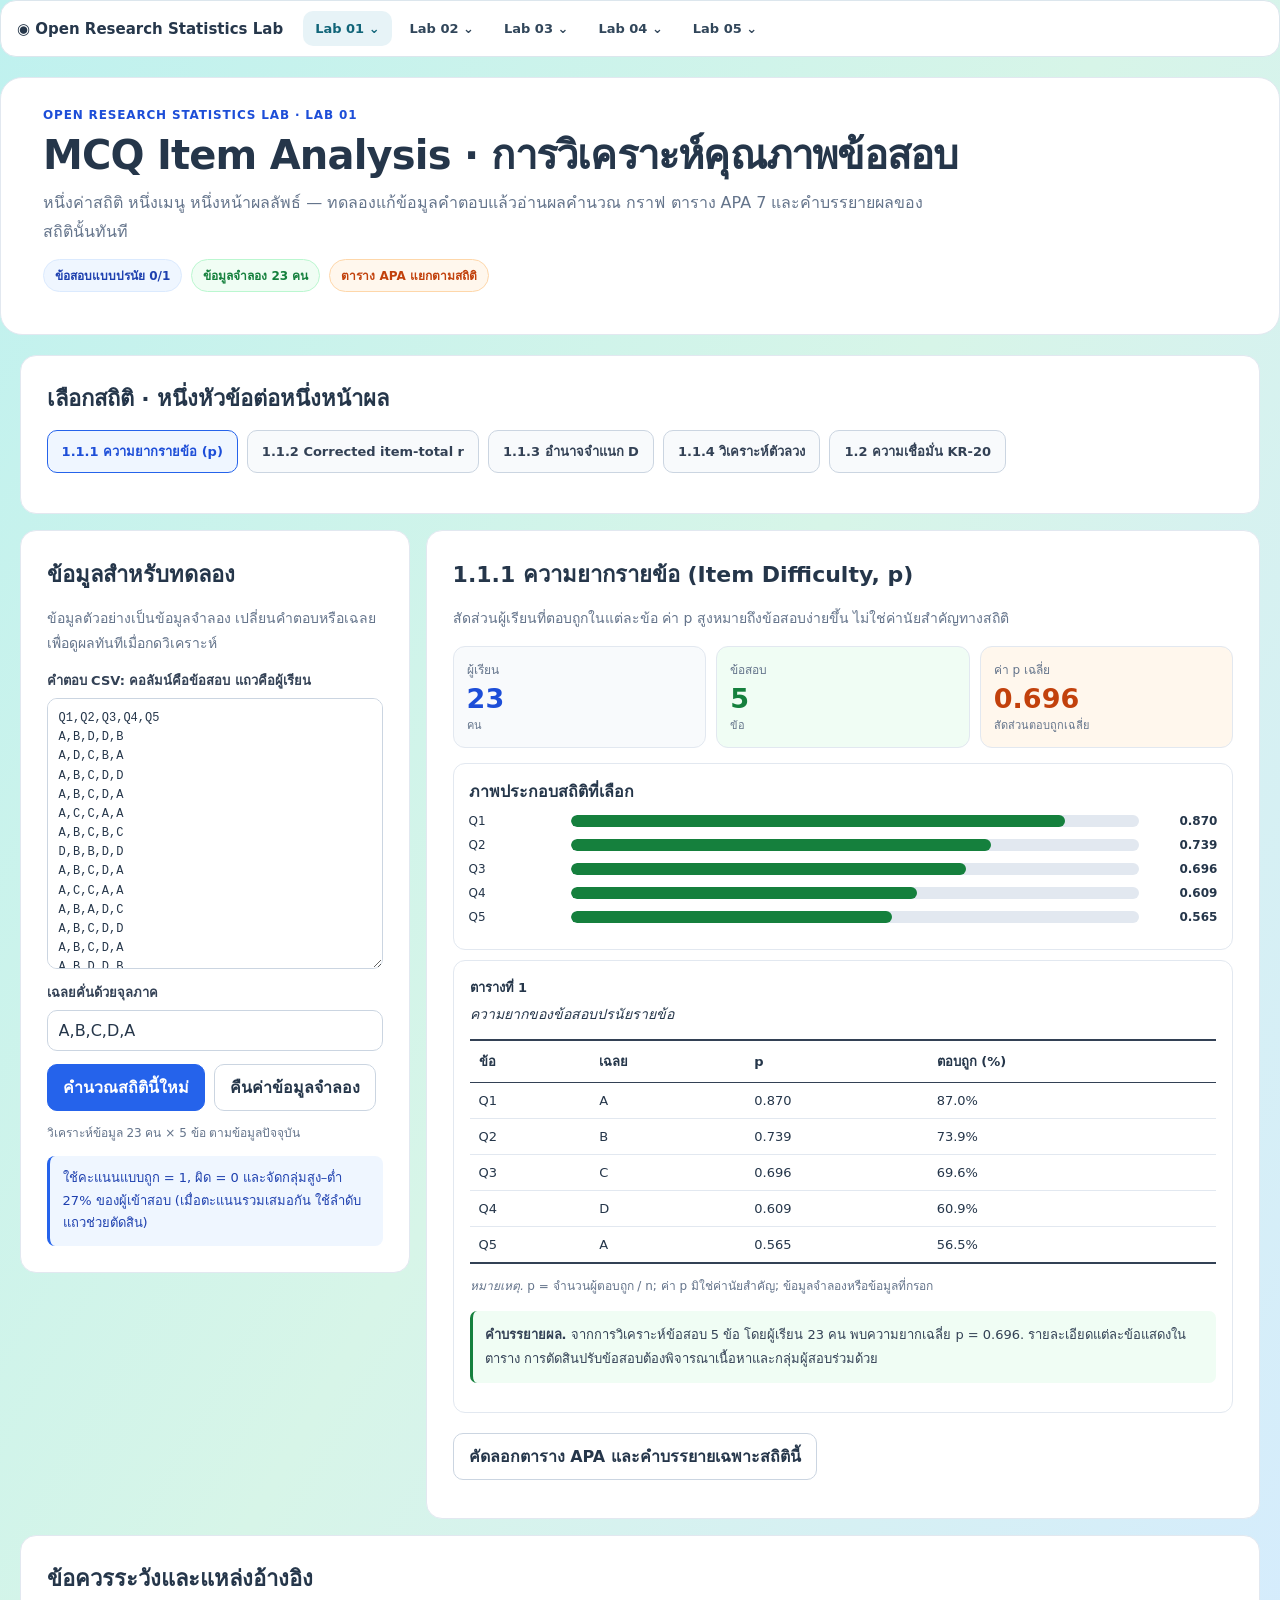
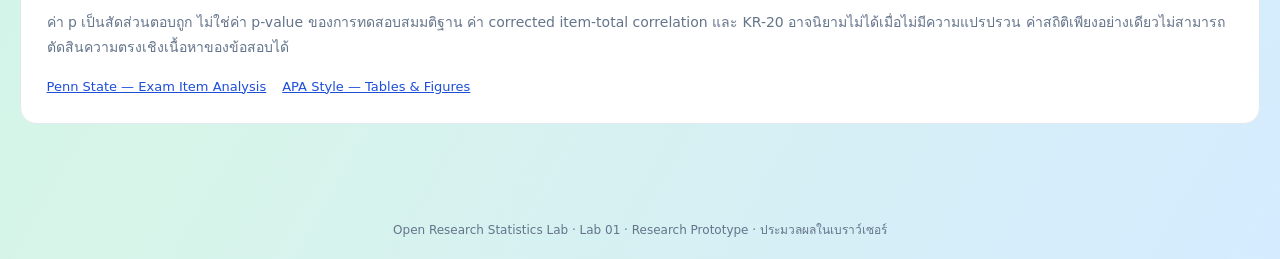
==== commit 9dd85688: "chore: refresh isolated-statistic navigation and flat styles across all labs" ====
--- a/lab01.html
+++ b/lab01.html
@@ -3,7 +3,7 @@
 <meta charset="utf-8"><meta name="viewport" content="width=device-width, initial-scale=1">
 <meta name="description" content="Lab 01 MCQ Item Analysis — ความยาก corrected item-total correlation อำนาจจำแนก ตัวลวง และ KR-20 พร้อม APA 7">
 <title>Lab 01 · MCQ Item Analysis | Open Research Statistics Lab</title>
-<link rel="stylesheet" href="lab02.css?v=2"><link rel="stylesheet" href="research-reporting.css?v=1"><link rel="stylesheet" href="shared-nav.css">
+<link rel="stylesheet" href="lab02.css?v=3"><link rel="stylesheet" href="research-reporting.css?v=1"><link rel="stylesheet" href="shared-nav.css">
 </head><body>
 <header class="lab02-hero">
 <div class="eyebrow">OPEN RESEARCH STATISTICS LAB · LAB 01</div>
@@ -51,5 +51,5 @@
 </section>
 </div>
 <footer class="lab02-footer">Open Research Statistics Lab · Lab 01 · Research Prototype · ประมวลผลในเบราว์เซอร์</footer>
-<script src="research-reporting.js?v=1"></script><script src="lab01-app.js?v=1"></script><script src="shared-nav.js"></script>
+<script src="research-reporting.js?v=1"></script><script src="lab01-app.js?v=2"></script><script src="shared-nav.js?v=single-stat-20261031"></script>
 </body></html>
--- a/lab02.css
+++ b/lab02.css
@@ -75,3 +75,16 @@
 .lab02-footer{text-align:center;color:#64748b;font-size:12px;padding:20px}
 @media(max-width:1000px){.lab02-layout{grid-template-columns:1fr}.result-cards{grid-template-columns:repeat(3,minmax(0,1fr))}}
 @media(max-width:650px){.lab02-hero{margin:10px 10px 0;padding:20px}.lab02-wrap{padding:12px 10px 35px}.panel{border-radius:13px}.grid-edit{grid-template-columns:1fr}.result-cards{grid-template-columns:repeat(2,minmax(0,1fr))}.mode-buttons{grid-template-columns:1fr 1fr}.matrix-entry input{width:54px}}
+
+/* One statistic · one menu · one view */
+.stat-menu{display:flex;flex-wrap:wrap;gap:9px;margin:14px 0}
+.stat-menu button{padding:10px 14px;border:1px solid #cbd5e1;border-radius:10px;background:#f8fafc;color:#334155;font-weight:700;font-size:13px}
+.stat-menu button[aria-current=true]{border-color:#2563eb;background:#eff6ff;color:#1d4ed8}
+.stat-menu button:focus-visible{outline:3px solid #2563eb;outline-offset:2px}
+.item-bar{display:grid;grid-template-columns:minmax(50px,90px) minmax(0,1fr) 66px;align-items:center;gap:12px;margin:10px 0;font-size:12px}
+.item-track{height:12px;background:#e2e8f0;border-radius:9px;overflow:hidden}
+.item-fill{height:100%;border-radius:9px}
+.item-bar strong{text-align:right;font-variant-numeric:tabular-nums}
+#mcq-visual{margin:14px 0 10px}
+#mcq-apa .research-table{margin-top:10px}
+[hidden]{display:none!important}
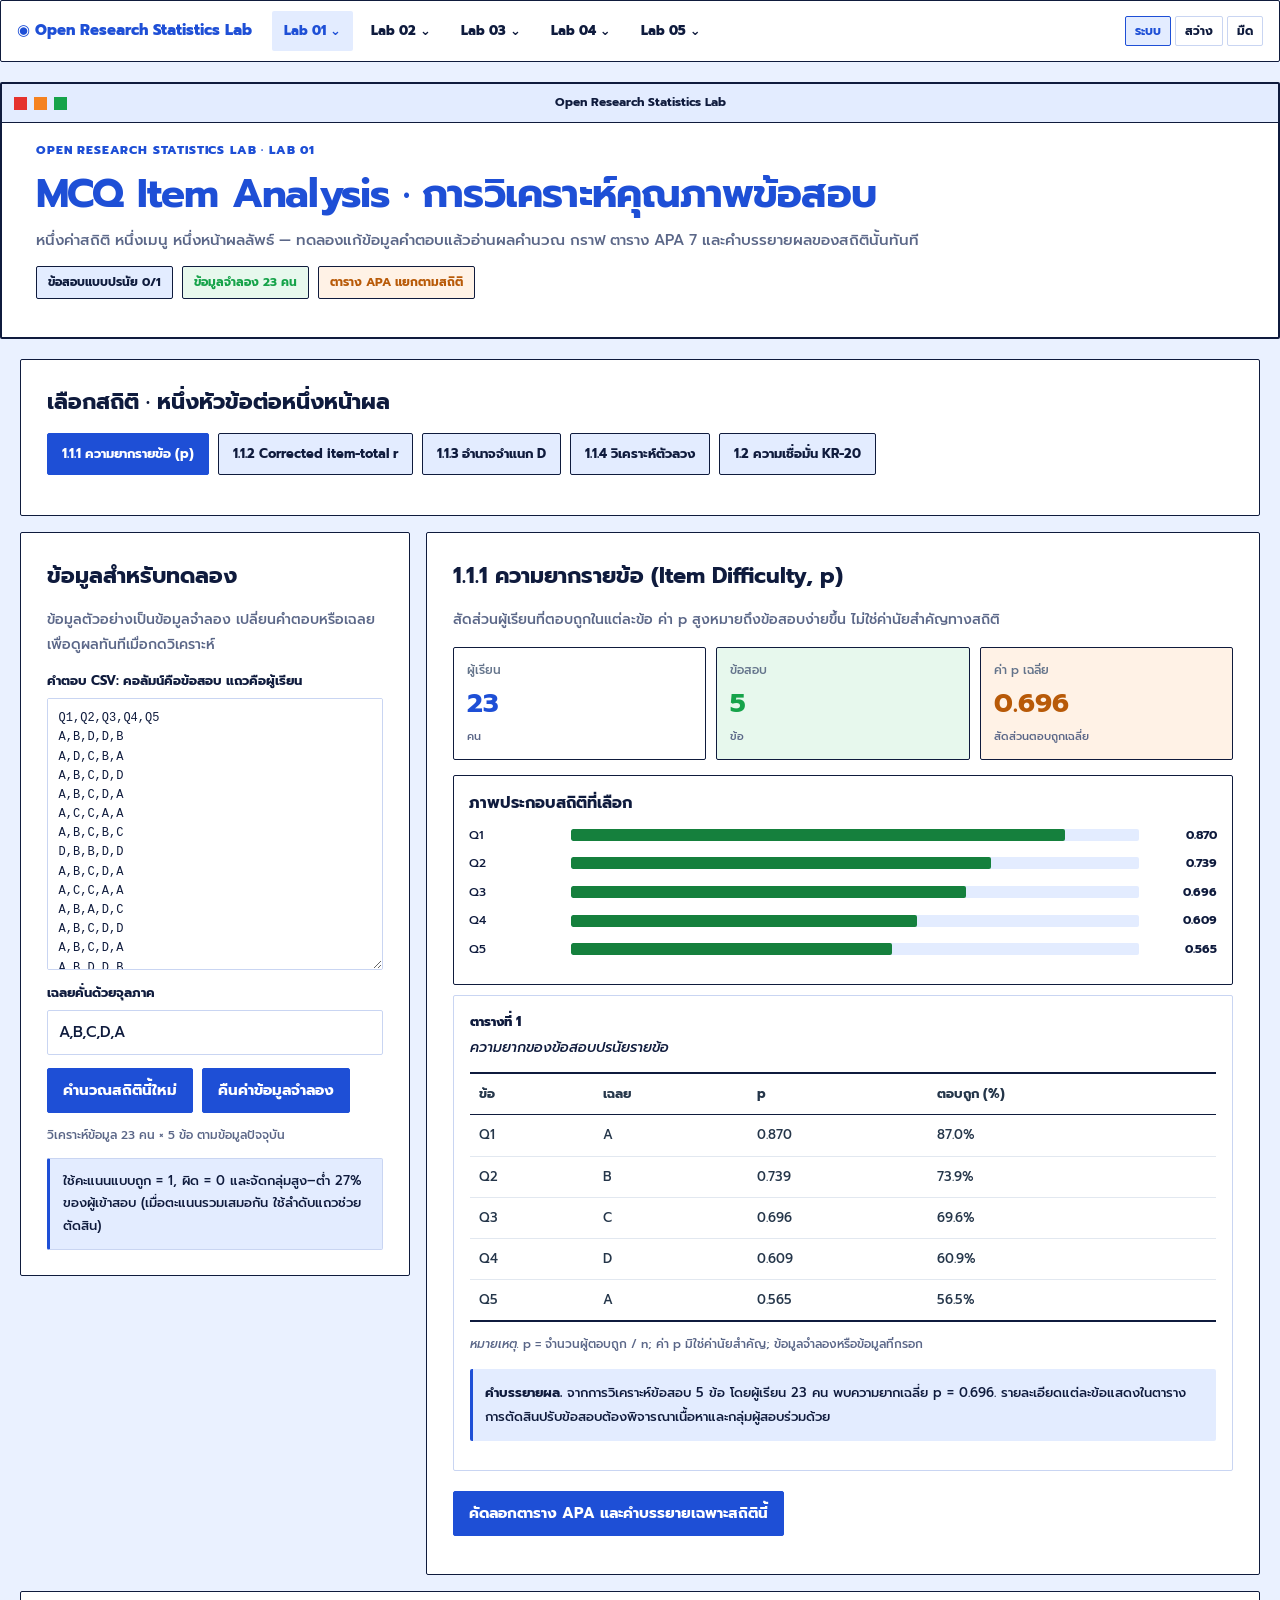
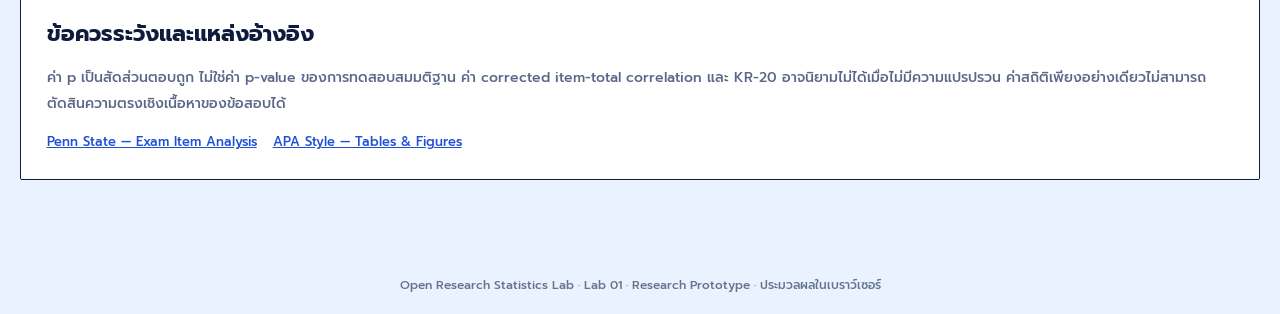
==== commit e69a589d: "theme: apply shared user-reference KPA window style and optional light/dark toggle to lab01.html" ====
--- a/lab01.html
+++ b/lab01.html
@@ -4,6 +4,10 @@
 <meta name="description" content="Lab 01 MCQ Item Analysis — ความยาก corrected item-total correlation อำนาจจำแนก ตัวลวง และ KR-20 พร้อม APA 7">
 <title>Lab 01 · MCQ Item Analysis | Open Research Statistics Lab</title>
 <link rel="stylesheet" href="lab02.css?v=3"><link rel="stylesheet" href="research-reporting.css?v=1"><link rel="stylesheet" href="shared-nav.css">
+
+<!-- Theme only: reference design from user-provided ผลการเรียน K P A.html -->
+<link rel="stylesheet" href="https://fonts.googleapis.com/css2?family=Prompt:wght@400;500;600;700;800&display=swap">
+<link rel="stylesheet" href="kpa-window-theme.css?v=20261101a">
 </head><body>
 <header class="lab02-hero">
 <div class="eyebrow">OPEN RESEARCH STATISTICS LAB · LAB 01</div>
@@ -52,4 +56,5 @@
 </div>
 <footer class="lab02-footer">Open Research Statistics Lab · Lab 01 · Research Prototype · ประมวลผลในเบราว์เซอร์</footer>
 <script src="research-reporting.js?v=1"></script><script src="lab01-app.js?v=2"></script><script src="shared-nav.js?v=single-stat-20261031"></script>
+<script src="kpa-window-theme.js?v=20261101a"></script>
 </body></html>
--- a/kpa-window-theme.css
+++ b/kpa-window-theme.css
@@ -0,0 +1,326 @@
+/*
+ * Open Research Statistics Lab — KPA Window Theme
+ * Visual reference: user-provided "ผลการเรียน K P A.html".
+ * Pure presentation layer: no statistical algorithms, observations or report text.
+ * Added last in <head> of index.html + Lab 01–05 to override legacy gradients.
+ */
+:root {
+  color-scheme: light;
+  --bg:#eaf1ff; --card:#ffffff; --ink:#0f1b3d; --soft:#e3ecff;
+  --muted:#5b6788; --grid:#c9d5f2;
+  --k:#1e4fd6; --p:#16a34a; --a:#f58220;
+  --red:#e5322d; --blue:#1e4fd6; --green:#16a34a; --orange:#f58220;
+  --on-orange:#1a1200; --line:var(--grid); --white:var(--card);
+  --sem-blue:var(--blue); --sem-green:var(--green);
+  --sem-orange:#b85a08; --sem-red:#d3282a; --sem-ink:var(--ink);
+  --sem-line:var(--grid); --sem-focus:var(--blue);
+  --sem-blue-soft:var(--soft);
+  --sem-green-soft:#e7f8ed; --sem-red-soft:#fff0f0; --sem-orange-soft:#fff2e6;
+  --window-border:2px solid var(--ink);
+}
+:root[data-theme="dark"] {
+  color-scheme:dark;
+  --bg:#0a1228; --card:#131d3a; --ink:#e9eeff;
+  --soft:#1f2d57; --muted:#abb7db; --grid:#324571;
+  --k:#6f9cff; --p:#34d17a; --a:#ffa24d;
+  --blue:#6f9cff; --green:#34d17a; --orange:#ffa24d; --red:#ff6a63;
+  --on-orange:#1a1200; --line:var(--grid); --white:var(--card);
+  --sem-orange:#ffa24d; --sem-red:#ff6a63;
+  --sem-green-soft:#163b2c; --sem-red-soft:#442225; --sem-orange-soft:#462d1e;
+}
+@media (prefers-color-scheme:dark) {
+  :root:not([data-theme="light"]) {
+    color-scheme:dark;
+    --bg:#0a1228; --card:#131d3a; --ink:#e9eeff;
+    --soft:#1f2d57; --muted:#abb7db; --grid:#324571;
+    --k:#6f9cff; --p:#34d17a; --a:#ffa24d;
+    --blue:#6f9cff; --green:#34d17a; --orange:#ffa24d; --red:#ff6a63;
+    --on-orange:#1a1200; --line:var(--grid); --white:var(--card);
+    --sem-orange:#ffa24d; --sem-red:#ff6a63;
+    --sem-green-soft:#163b2c; --sem-red-soft:#442225; --sem-orange-soft:#462d1e;
+  }
+}
+/* Global typography and flat-blue canvas */
+html { scroll-behavior:smooth; scroll-padding-top:20px; }
+html body {
+  background:var(--bg)!important;
+  color:var(--ink)!important;
+  font:500 15px/1.55 "Prompt","Noto Sans Thai",system-ui,sans-serif!important;
+  min-height:100vh;
+}
+html body * { box-shadow:none!important; text-shadow:none!important; }
+html body h1,html body h2,html body h3,html body strong,html body b { color:var(--ink); }
+html body a { color:var(--blue); }
+html body :where(p,small,.hint,.note,.muted,.sub,.section-lead,.result-source,.apa-note,.research-note) {
+  color:var(--muted);
+}
+html body :where(button,input,select,textarea,summary) {
+  font-family:"Prompt","Noto Sans Thai",system-ui,sans-serif;
+}
+html body :where(a,button,input,select,textarea,summary):focus-visible {
+  outline:3px solid var(--blue)!important; outline-offset:3px;
+}
+html body [hidden] { display:none!important; }
+
+/* Central window framing, intentionally square like the supplied HTML */
+html body :where(.shell,.lab02-hero,.hero,.panel,.card,.course,.stat,.stat-card,.result-card,
+  .chart-panel,.chart,.summary,.read,.intro,.lab-navigation,.stat-visual,.research-section,
+  .research-table,.statgrid,.right-stat,.right>.panel) {
+  background:var(--card)!important;
+  color:var(--ink)!important;
+  border:1.5px solid var(--ink)!important;
+  border-radius:2px!important;
+  box-shadow:none!important;
+}
+html body .shell {
+  border:var(--window-border)!important;
+  padding:clamp(12px,2.4vw,28px)!important;
+  background:var(--card)!important;
+  max-width:1380px;
+}
+html body :where(.lab02-hero,.hero,.intro) {
+  position:relative;
+  overflow:hidden;
+  background:var(--card)!important;
+  border:var(--window-border)!important;
+  border-radius:2px!important;
+}
+html body .lab02-hero,
+html body .hero { padding:0 clamp(16px,3vw,34px) 26px!important; }
+html body .intro { padding:0 clamp(15px,3vw,29px) 24px!important; margin-bottom:16px; }
+/* Three window controls (red/orange/green) and a centered application bar. */
+html body :where(.lab02-hero,.hero,.intro)::before {
+  content:"Open Research Statistics Lab";
+  display:block;
+  height:38px;
+  line-height:36px;
+  margin:0 calc(-1 * clamp(16px,3vw,34px)) 18px;
+  background-color:var(--soft);
+  background-image:
+    linear-gradient(var(--red),var(--red)),
+    linear-gradient(var(--orange),var(--orange)),
+    linear-gradient(var(--green),var(--green));
+  background-repeat:no-repeat;
+  background-size:13px 13px,13px 13px,13px 13px;
+  background-position:12px center,32px center,52px center;
+  border-bottom:1.5px solid var(--ink);
+  color:var(--ink);
+  text-align:center;
+  padding:0 66px;
+  white-space:nowrap;
+  overflow:hidden;
+  text-overflow:ellipsis;
+  font-size:12px;
+  font-weight:700;
+  letter-spacing:0;
+}
+html body .intro::before { margin-left:calc(-1 * clamp(15px,3vw,29px)); margin-right:calc(-1 * clamp(15px,3vw,29px)); }
+html body :where(.hero,.intro,.lab02-hero) h1 { color:var(--blue)!important; }
+html body :where(.hero,.intro,.lab02-hero) :where(p,.muted,.eyebrow,.mini) {
+  color:var(--muted)!important;
+}
+html body :where(.eyebrow,.mini,.lab-eyebrow) {
+  color:var(--blue)!important; font-weight:750;
+}
+
+/* Lightweight button treatment from the supplied outlined dashboard cards */
+html body :where(.stat-menu,.metric-nav,.tabs,.modes,.mode-buttons,.stat-nav) {
+  background:var(--card)!important;
+  border-color:var(--grid)!important;
+}
+html body :where(.stat-menu button,.metric-nav button,.tabs button,.modes button,.mode-buttons button,.stat-nav button,
+  .lab-navigation button,.nav a,.mini-pill,.chip,.pick) {
+  background:var(--soft)!important;
+  color:var(--ink)!important;
+  border:1.5px solid var(--ink)!important;
+  border-radius:2px!important;
+}
+html body :where(.stat-menu button[aria-current="true"],.metric-nav button[aria-current="true"],
+  .stat-nav button.active,.tabs button.active,.modes button.active,.mode-buttons button[aria-pressed="true"],
+  .stat-nav button[aria-selected="true"]) {
+  background:var(--blue)!important;
+  color:var(--card)!important;
+  border-color:var(--blue)!important;
+}
+html body :where(.stat-menu button,.metric-nav button,.tabs button,.modes button,.mode-buttons button,
+  .stat-nav button) { font-weight:650; }
+html body button.btn,
+html body .btn,
+html body .card a,
+html body button#recalc,
+html body button#copy {
+  background:var(--blue)!important;
+  color:var(--card)!important;
+  border:1.5px solid var(--blue)!important;
+  border-radius:2px!important;
+  font-weight:700;
+}
+html body :where(.btn.secondary,.btn.alt,button.secondary,.export-btn,.photo) {
+  background:var(--card)!important;
+  color:var(--blue)!important;
+  border:1.5px solid var(--blue)!important;
+}
+html body :where(.btn.green) {
+  background:var(--green)!important;
+  border-color:var(--green)!important;
+  color:#071a10!important;
+}
+html body :where(.badge,.tag,.pill,.mini-pill,.chip,.lab02-hero .mini-pill) {
+  background:var(--soft)!important;
+  color:var(--ink)!important;
+  border:1px solid var(--ink)!important;
+  border-radius:2px!important;
+}
+html body :where(.mini-pill.green,.chip.green,.status-success,.stat-pass) {
+  background:var(--sem-green-soft)!important;
+  color:var(--green)!important;
+}
+html body :where(.mini-pill.orange,.chip.orange) {
+  background:var(--sem-orange-soft)!important;
+  color:var(--sem-orange)!important;
+}
+html body :where(.callout,.warning,.caution) {
+  background:var(--sem-orange-soft)!important;
+  color:var(--ink)!important;
+  border:1px solid var(--grid)!important;
+  border-left:3px solid var(--orange)!important;
+  border-radius:2px!important;
+}
+html body :where(.callout.neutral,.interpret,.research-interpret,.apa-interpret) {
+  background:var(--soft)!important;
+  color:var(--ink)!important;
+  border-left:3px solid var(--blue)!important;
+  border-radius:2px!important;
+}
+html body :where(.error,.status.bad,.stat-fail) {
+  color:var(--red)!important;
+}
+/* Form controls: dark-mode-safe and suitable for dense raw-data input */
+html body :where(input:not([type="range"]):not([type="checkbox"]):not([type="radio"]),
+  select,textarea) {
+  background:var(--card)!important;
+  color:var(--ink)!important;
+  border:1.5px solid var(--grid)!important;
+  border-radius:2px!important;
+  outline-offset:2px;
+}
+html body :where(input[type="range"],input[type="checkbox"],input[type="radio"]) {
+  accent-color:var(--blue)!important;
+}
+html body :where(label,.control label) { color:var(--ink)!important; }
+html body :where(.result-card,.stat,.stat-card,.sm,.course,.summary) {
+  background:var(--card)!important;
+  border-color:var(--ink)!important;
+}
+html body :where(.stat:nth-child(2),.stat-card:nth-child(2),.result-card:nth-child(2),.course:nth-child(2)) {
+  background:var(--sem-green-soft)!important;
+}
+html body :where(.stat:nth-child(3),.stat-card:nth-child(3),.result-card:nth-child(3),.course:nth-child(3)) {
+  background:var(--sem-orange-soft)!important;
+}
+html body :where(.stat strong,.stat-card strong,.result-card strong) { color:var(--blue)!important; }
+html body :where(.stat:nth-child(2) strong,.stat-card:nth-child(2) strong,.result-card:nth-child(2) strong) { color:var(--green)!important; }
+html body :where(.stat:nth-child(3) strong,.stat-card:nth-child(3) strong,.result-card:nth-child(3) strong) { color:var(--sem-orange)!important; }
+html body :where(.track,.item-track) { background:var(--soft)!important; border-radius:2px!important; }
+html body :where(.fill,.item-fill) { border-radius:2px!important; }
+html body :where(.chart svg,.chart-panel svg,svg.chart) text {
+  fill:var(--muted);
+  font-family:"Prompt","Noto Sans Thai",system-ui,sans-serif;
+}
+
+/* Consistent navigation, aligned with the window title-bar style */
+html body .unified-nav {
+  background:var(--card)!important;
+  color:var(--ink)!important;
+  border:1.5px solid var(--ink)!important;
+  border-radius:2px!important;
+  font-family:"Prompt","Noto Sans Thai",system-ui,sans-serif!important;
+  position:sticky;
+}
+html body .unified-brand {color:var(--blue)!important}
+html body .unified-nav summary {color:var(--ink)!important; border-radius:2px!important;}
+html body .unified-nav details.current>summary,
+html body .unified-nav details[open]>summary {
+  background:var(--soft)!important;
+  color:var(--blue)!important;
+}
+html body .unified-dropdown {
+  background:var(--card)!important;
+  border:1.5px solid var(--ink)!important;
+  border-radius:2px!important;
+  color:var(--ink)!important;
+}
+html body .unified-dropdown a {color:var(--ink)!important;}
+html body .unified-dropdown a:hover,
+html body .unified-dropdown a:focus-visible {background:var(--soft)!important;}
+html body .unified-group {color:var(--muted)!important;}
+
+/* The scientific APA tables retain journal-style horizontal rules.
+   Important: do NOT wrap every cell in thick decorative borders. */
+html body :where(.research-table,.research-section) {
+  background:var(--card)!important;
+  border:1px solid var(--grid)!important;
+  color:var(--ink)!important;
+  border-radius:2px!important;
+}
+html body :where(.research-apa,.apa,.apa-table,table) {
+  color:var(--ink)!important;
+}
+html body :where(.research-apa th,.research-apa td,.apa th,.apa td,.apa-table th,.apa-table td) {
+  background:var(--card)!important;
+  color:var(--ink)!important;
+}
+html body :where(.apa thead,.apa-table thead,.research-apa thead) {
+  border-top:2px solid var(--ink)!important;
+  border-bottom:1px solid var(--ink)!important;
+}
+html body :where(.apa tbody,.apa-table tbody,.research-apa tbody) {
+  border-bottom:2px solid var(--ink)!important;
+}
+html body :where(.research-apa tr+tr,.apa tr+tr,.apa-table tr+tr) {
+  border-top:1px solid var(--grid);
+}
+html body :where(.research-interpret,.apa-interpret,.interpret) {
+  color:var(--ink)!important;
+  background:var(--soft)!important;
+}
+html body :where(.apa-label,.apa-title,.research-table .apa-title,.research-table .apa-label) {
+  color:var(--ink)!important;
+}
+html body :where(.apa-note,.research-note,.research-table .apa-note) {
+  color:var(--muted)!important;
+}
+
+/* Theme mode selector: optional presentation-only enhancement */
+html body .theme-control {
+  display:flex; gap:4px; margin-left:auto; align-items:center;
+}
+html body .theme-control button {
+  background:var(--card)!important; color:var(--ink)!important;
+  border:1.5px solid var(--grid)!important; border-radius:2px!important;
+  padding:6px 9px!important; min-width:35px;
+  font:650 12px/1.4 "Prompt",sans-serif!important;
+}
+html body .theme-control button[aria-pressed="true"] {
+  border-color:var(--blue)!important;
+  background:var(--soft)!important;
+  color:var(--blue)!important;
+}
+
+/* Maintain readable layout on phones */
+@media(max-width:760px) {
+  html body {padding:12px 10px 36px!important;}
+  html body .shell{padding:12px!important;}
+  html body .lab02-hero {margin:10px 0 0!important;}
+  html body .lab02-wrap {padding:12px 0 30px!important;}
+  html body .hero {margin:12px auto!important;}
+  html body .unified-nav {position:relative;}
+  html body :where(.lab02-hero,.intro,.hero)::before {
+    font-size:10px; padding:0 68px;
+  }
+  html body .theme-control {margin-left:0;}
+  html body .statgrid,html body .stats,html body .result-cards {min-width:0;}
+}
+@media(prefers-reduced-motion:reduce) {
+  html body * {transition:none!important;animation:none!important;}
+}
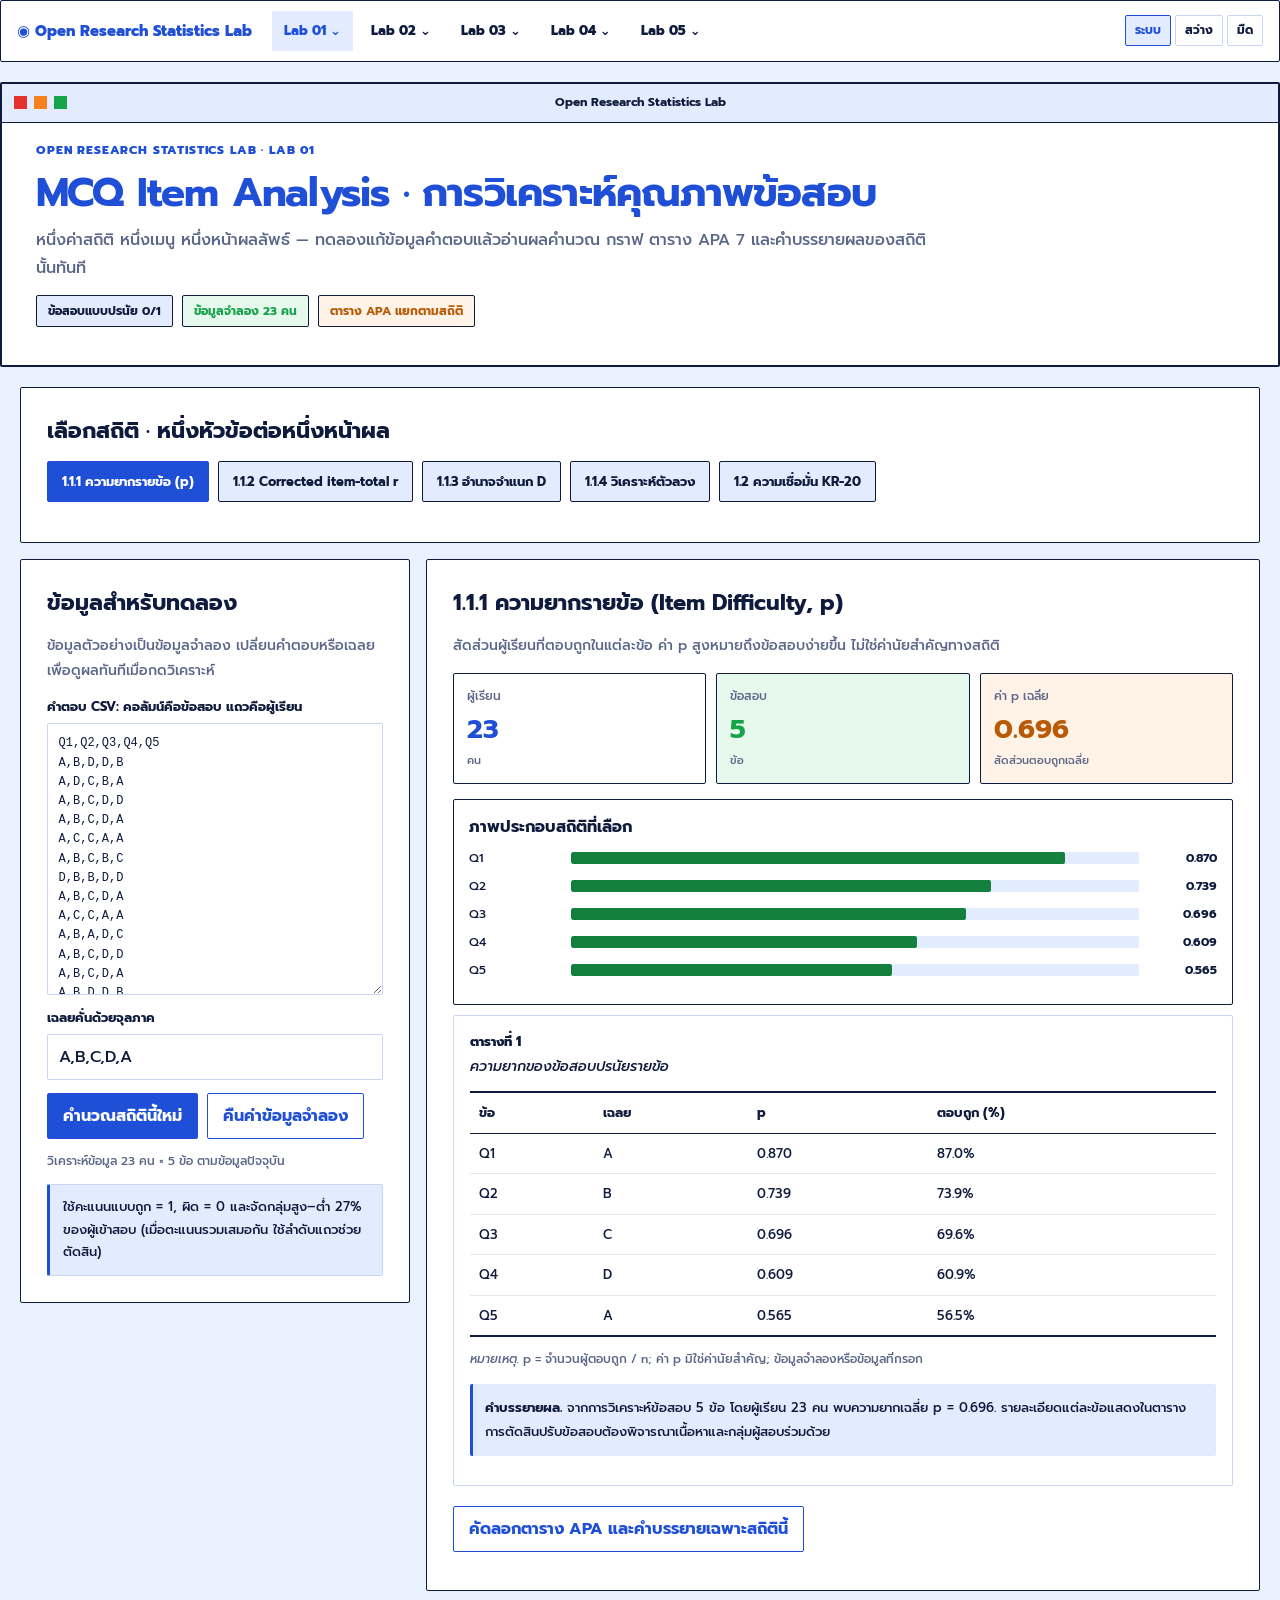
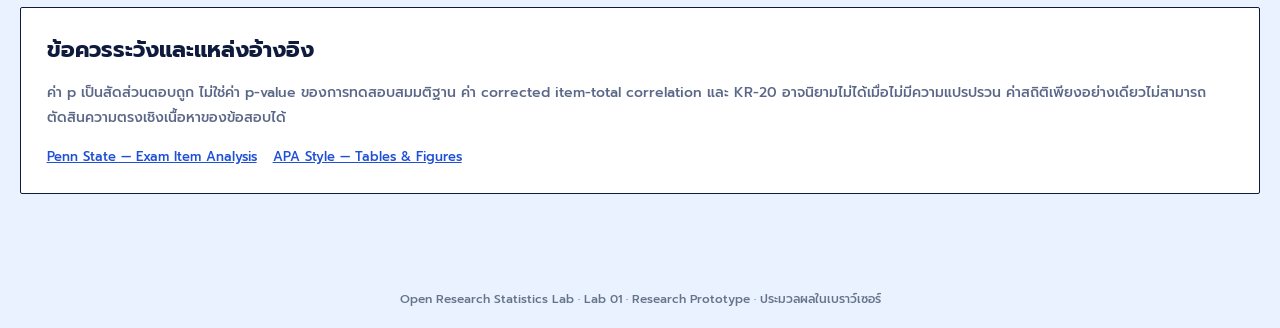
==== commit 41a27e09: "chore(theme): refresh final KPA reference stylesheet cache" ====
--- a/lab01.html
+++ b/lab01.html
@@ -7,7 +7,7 @@
 
 <!-- Theme only: reference design from user-provided ผลการเรียน K P A.html -->
 <link rel="stylesheet" href="https://fonts.googleapis.com/css2?family=Prompt:wght@400;500;600;700;800&display=swap">
-<link rel="stylesheet" href="kpa-window-theme.css?v=20261101a">
+<link rel="stylesheet" href="kpa-window-theme.css?v=20261101b">
 </head><body>
 <header class="lab02-hero">
 <div class="eyebrow">OPEN RESEARCH STATISTICS LAB · LAB 01</div>
--- a/kpa-window-theme.css
+++ b/kpa-window-theme.css
@@ -45,7 +45,7 @@
 html body {
   background:var(--bg)!important;
   color:var(--ink)!important;
-  font:500 15px/1.55 "Prompt","Noto Sans Thai",system-ui,sans-serif!important;
+  font:500 16px/1.50 "Prompt","Noto Sans Thai",system-ui,sans-serif!important;
   min-height:100vh;
 }
 html body * { box-shadow:none!important; text-shadow:none!important; }
@@ -324,3 +324,71 @@
 @media(prefers-reduced-motion:reduce) {
   html body * {transition:none!important;animation:none!important;}
 }
+
+
+/* Higher-specificity patches for legacy !important declarations.
+   Keep full window/card outlines and APA horizontal rules in dark mode. */
+html body .shell,
+html body .intro,
+html body .panel,
+html body .lab02-hero,
+html body .hero,
+html body .course,
+html body .stat,
+html body .stat-card,
+html body .chart-panel {
+  border-top:1.5px solid var(--ink)!important;
+}
+html body .shell,
+html body .intro,
+html body .lab02-hero,
+html body .hero {border-top-width:2px!important;}
+html body button.btn.secondary,
+html body .btn.secondary,
+html body button.btn.alt,
+html body .btn.alt,
+html body button.export-btn {
+  background:var(--card)!important;
+  color:var(--blue)!important;
+  border-color:var(--blue)!important;
+}
+html body .research-apa th,
+html body .research-apa td,
+html body .apa th,
+html body .apa td,
+html body .apa-table th,
+html body .apa-table td {
+  background:var(--card)!important;
+  color:var(--ink)!important;
+}
+html body .research-apa thead,
+html body .apa thead,
+html body .apa-table thead {
+  border-top:2px solid var(--ink)!important;
+  border-bottom:1px solid var(--ink)!important;
+}
+html body .research-apa tbody,
+html body .apa tbody,
+html body .apa-table tbody {
+  border-bottom:2px solid var(--ink)!important;
+}
+html body .research-table .apa-label,
+html body .research-table .apa-title,
+html body .research-table .research-interpret,
+html body .research-table .research-note,
+html body .research-table .apa-note {
+  color:var(--ink)!important;
+}
+html body .research-table .apa-note,
+html body .research-table .research-note {
+  color:var(--muted)!important;
+}
+html body .result-card small,
+html body .stat small,
+html body .stat-card small,
+html body .course small,
+html body .result-card .caption,
+html body .stat em {color:var(--muted)!important;}
+html body .unified-nav summary,
+html body .unified-nav .unified-group {color:var(--ink)!important;}
+html body .unified-nav .unified-group {opacity:.72;}
